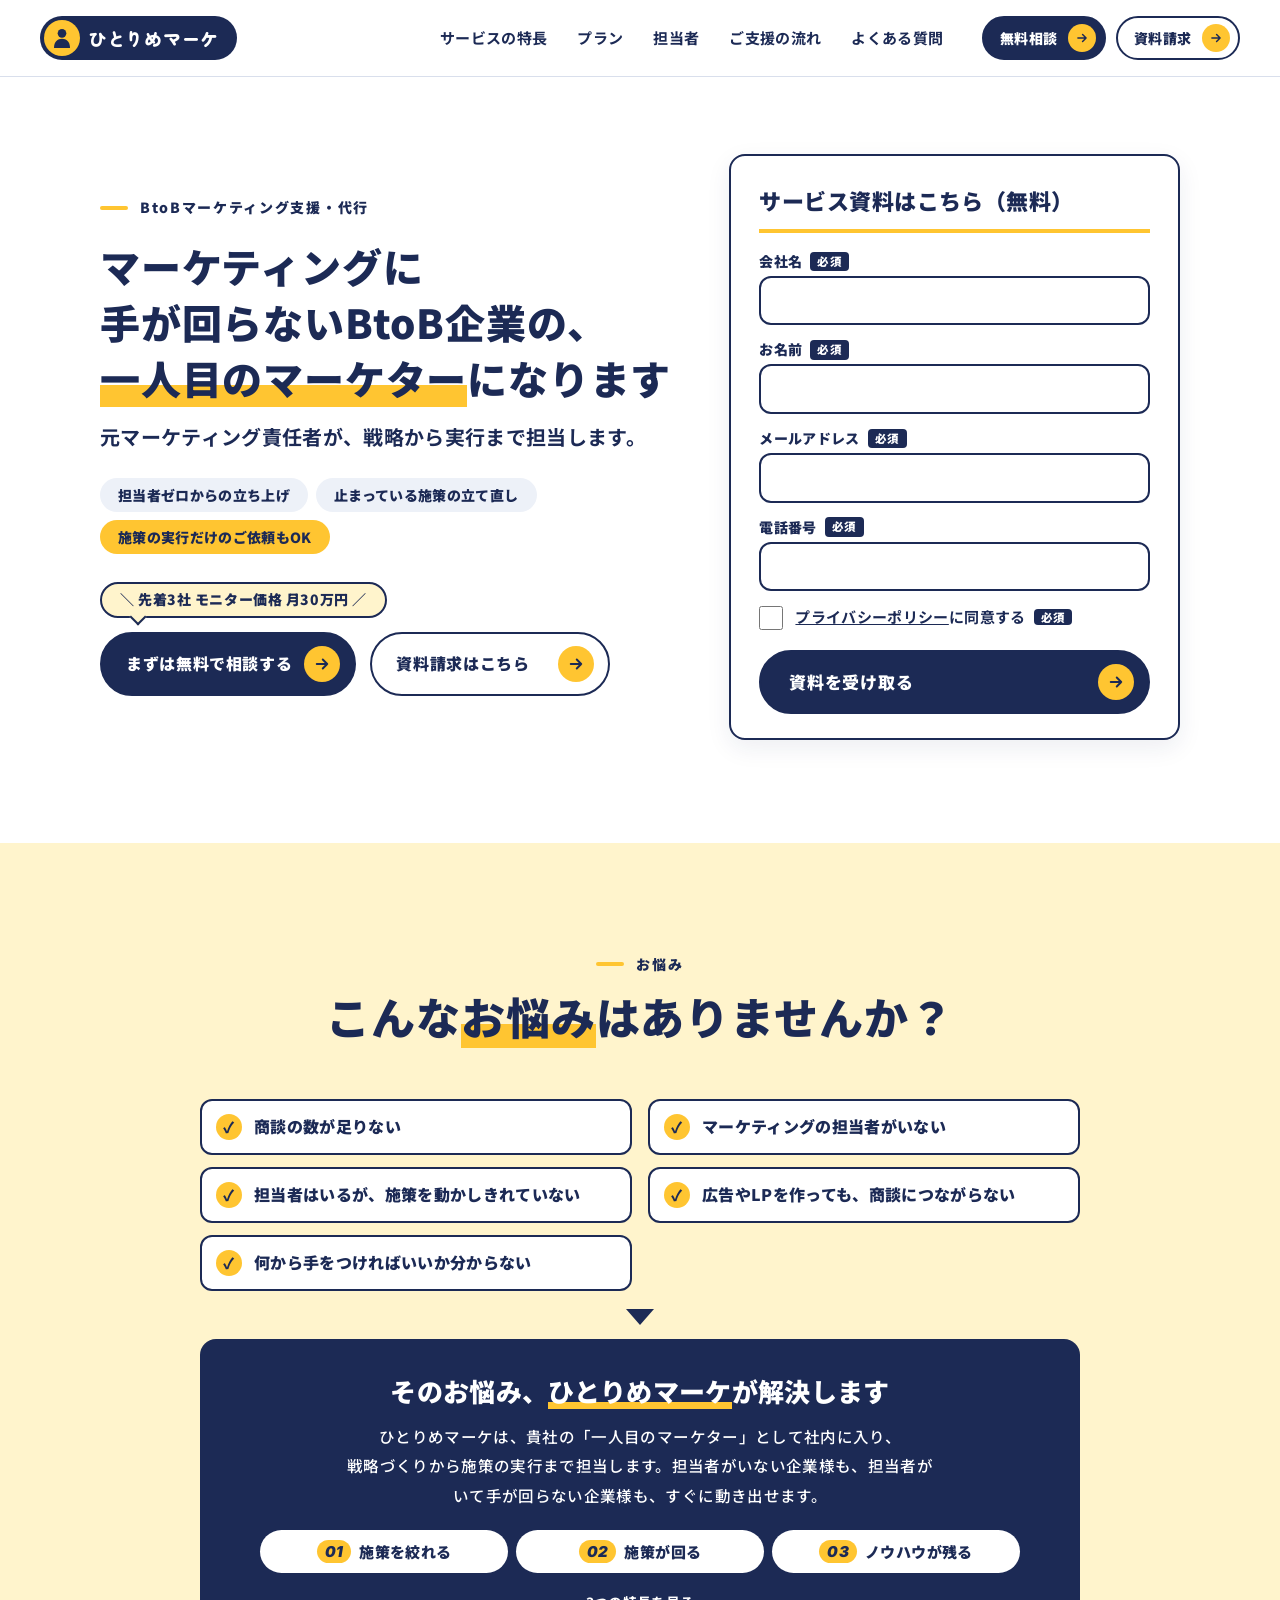
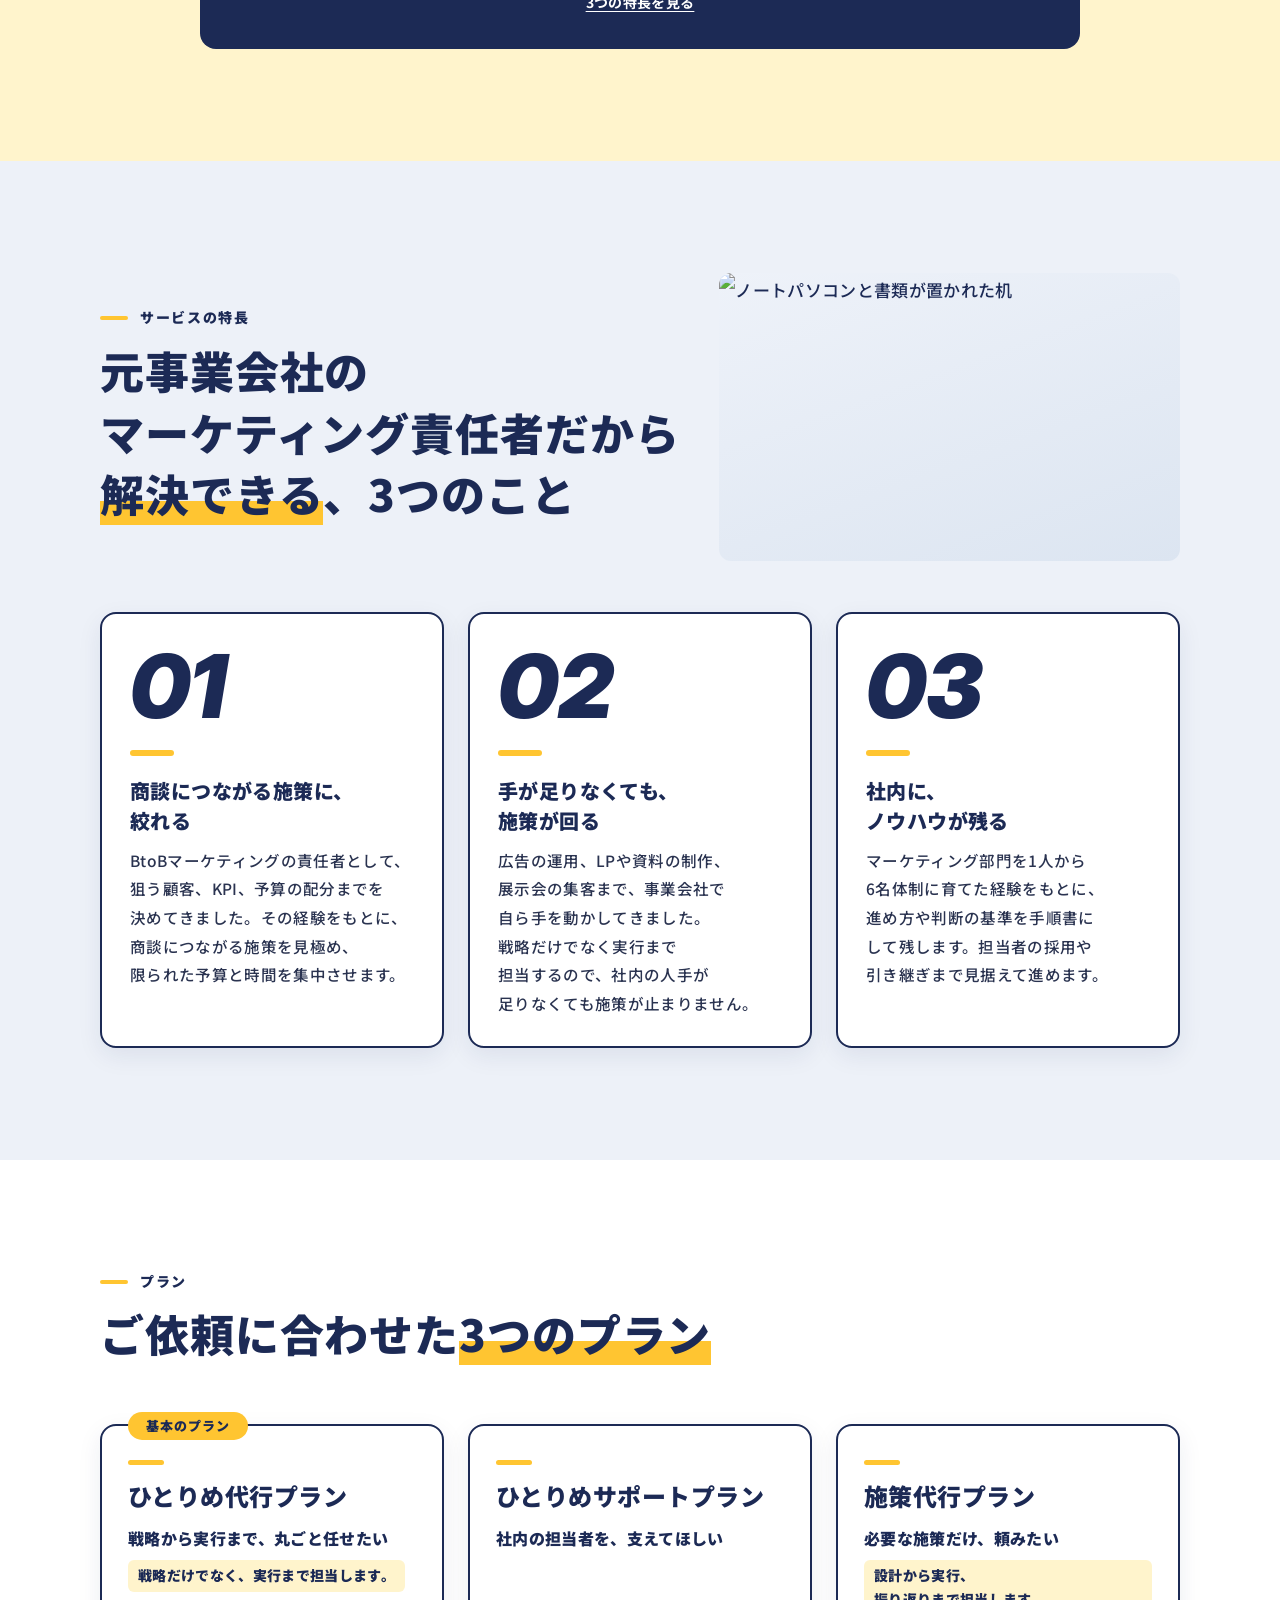
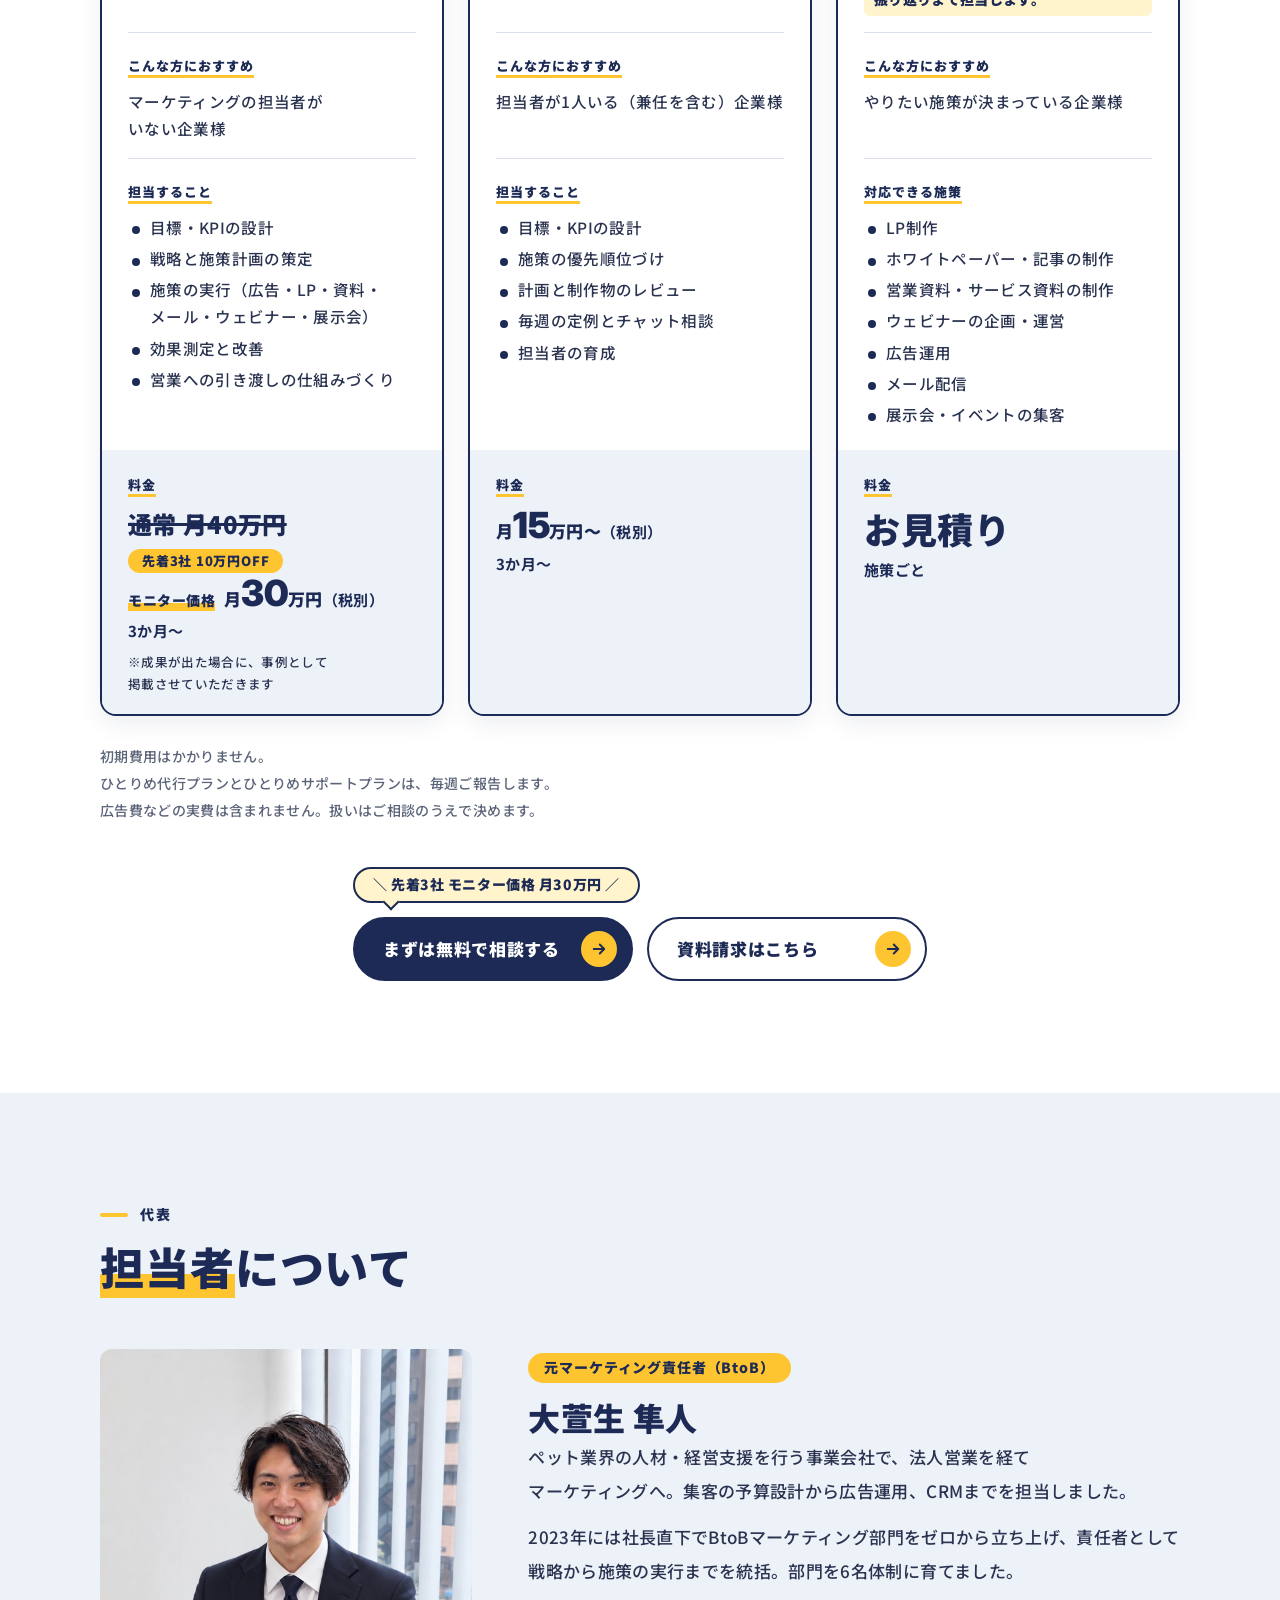
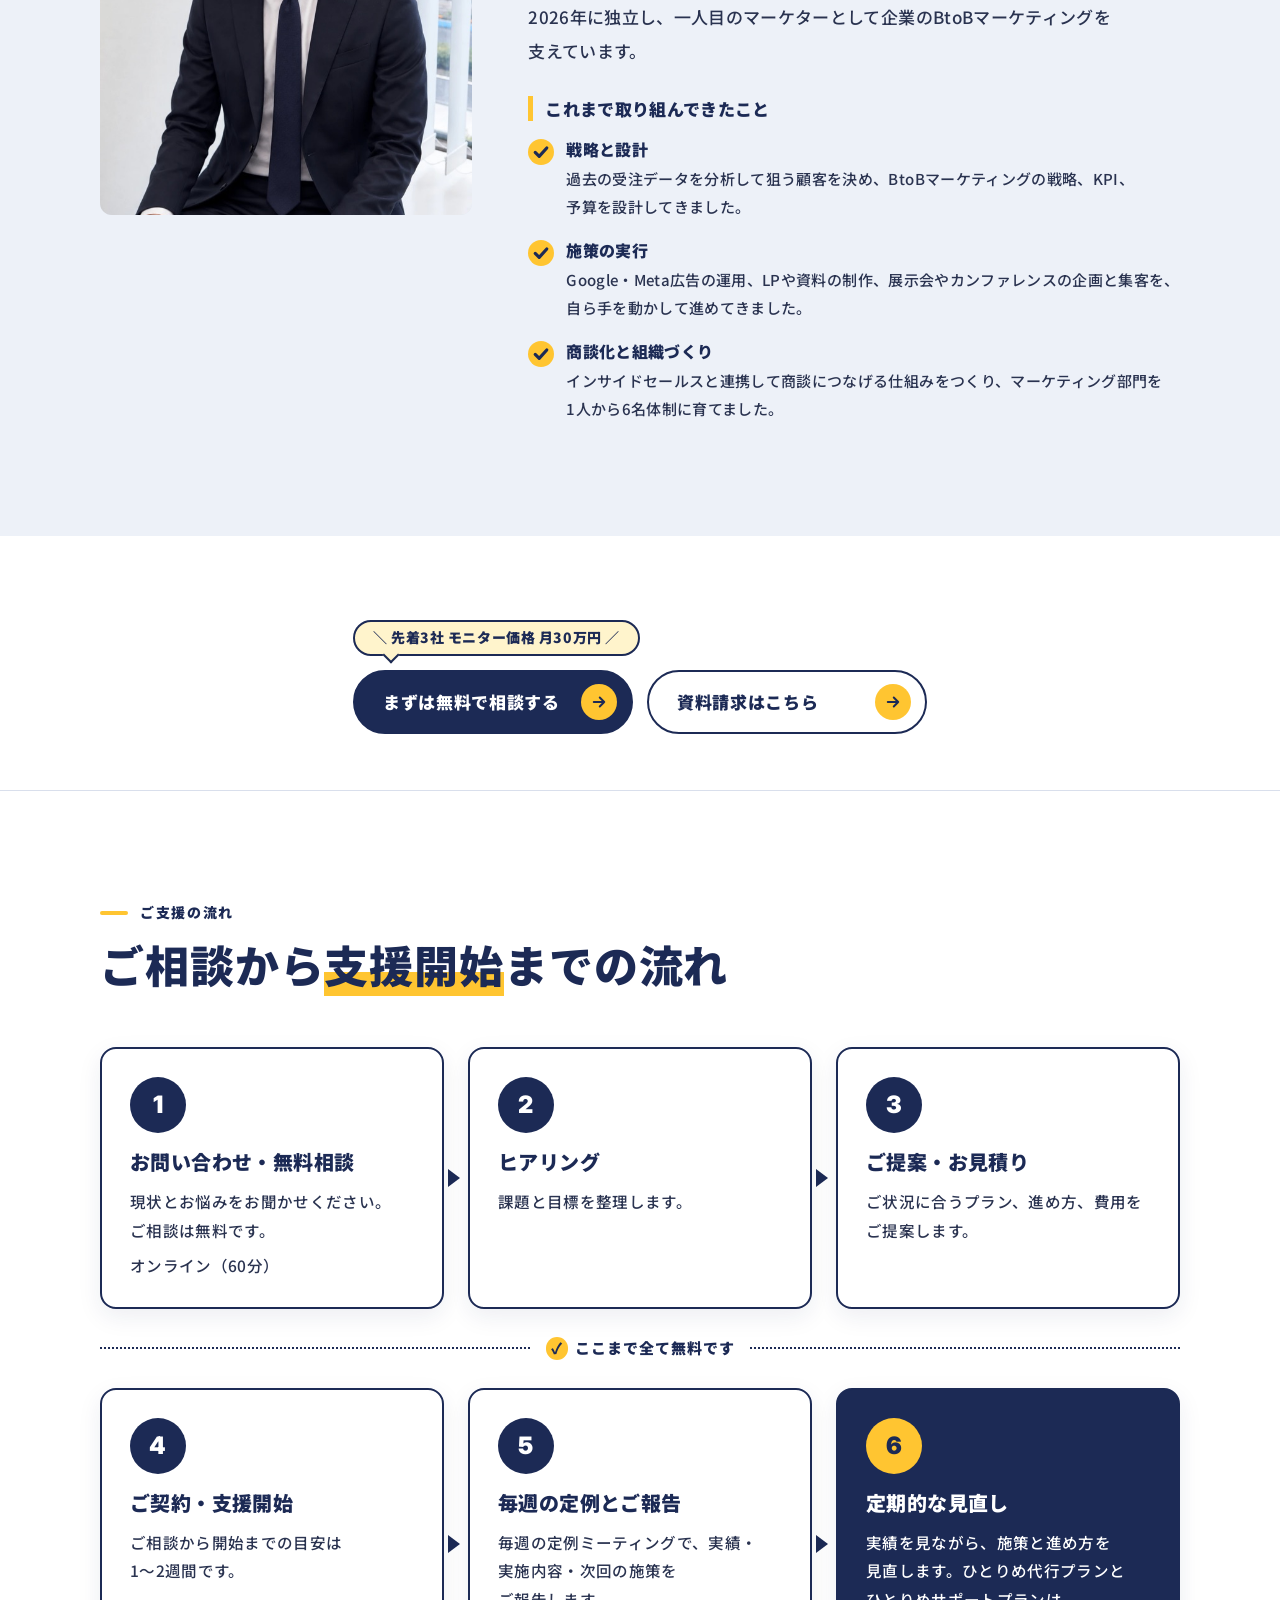
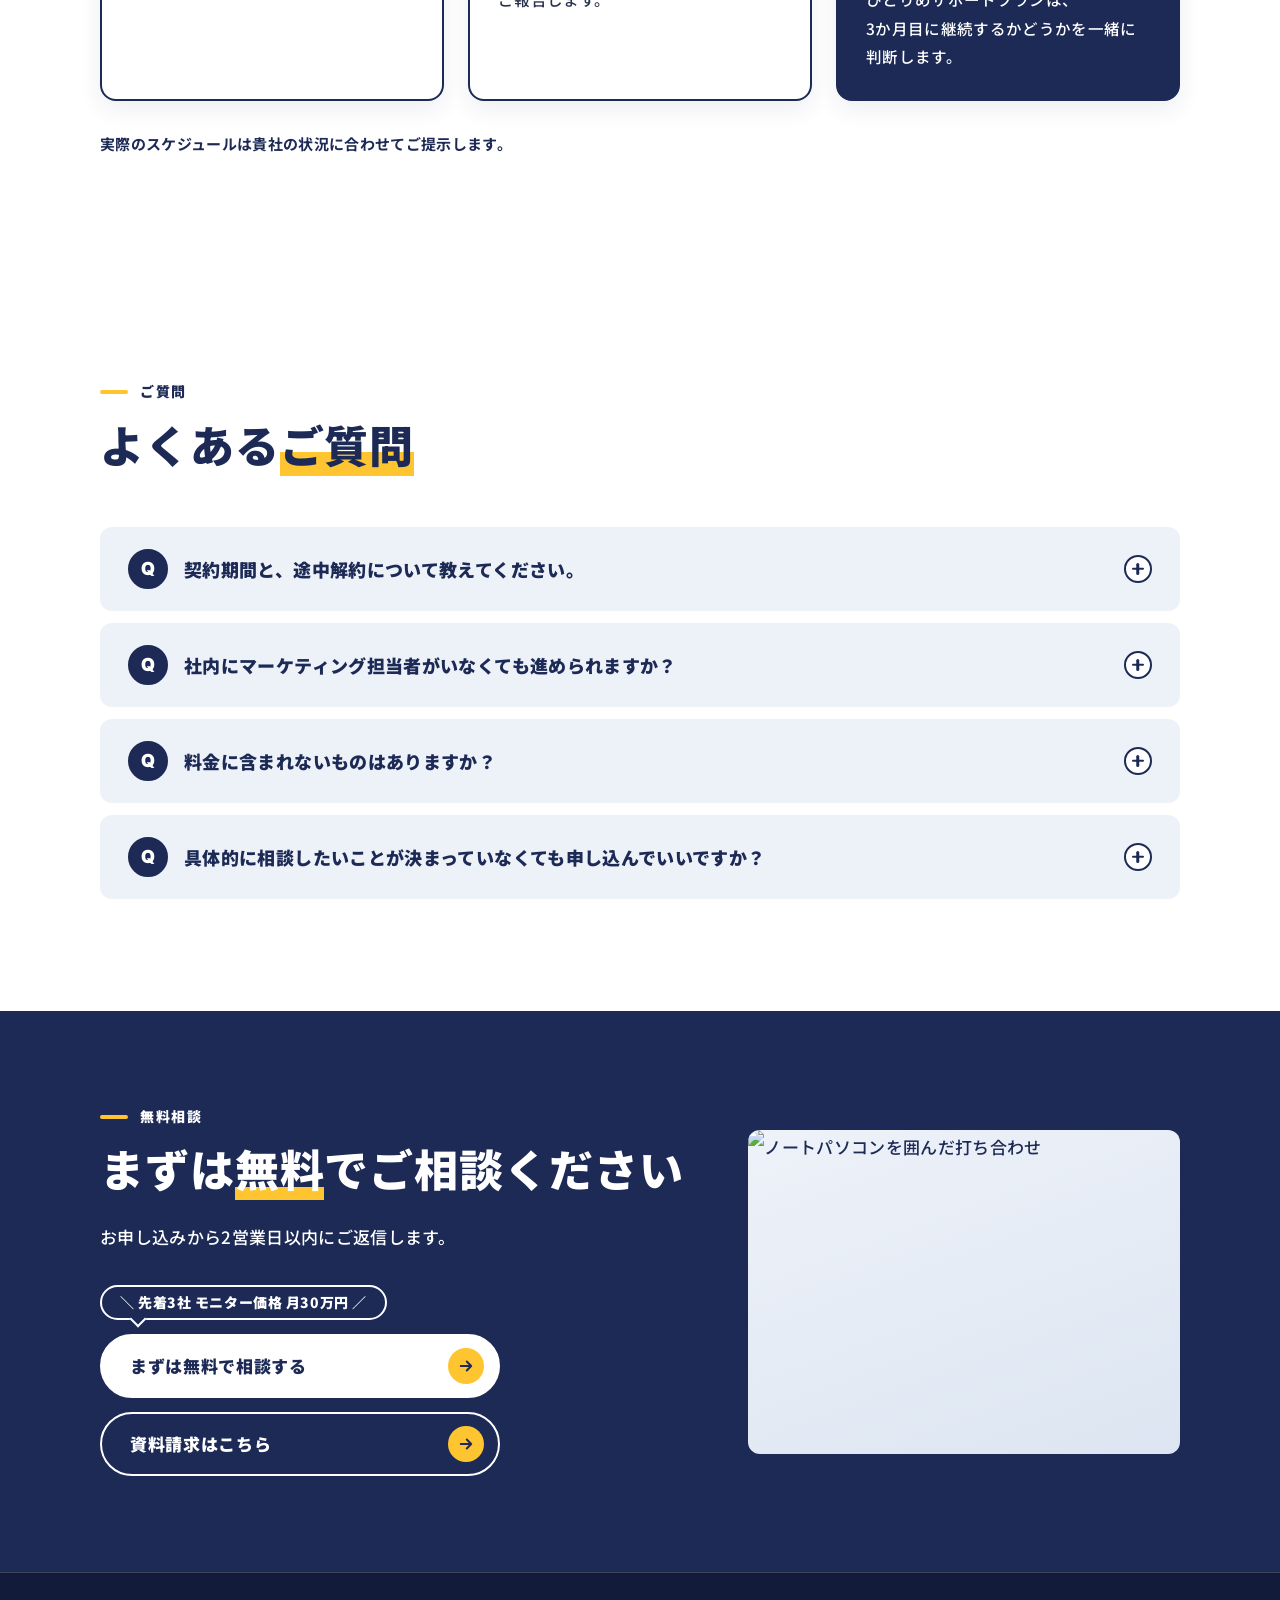
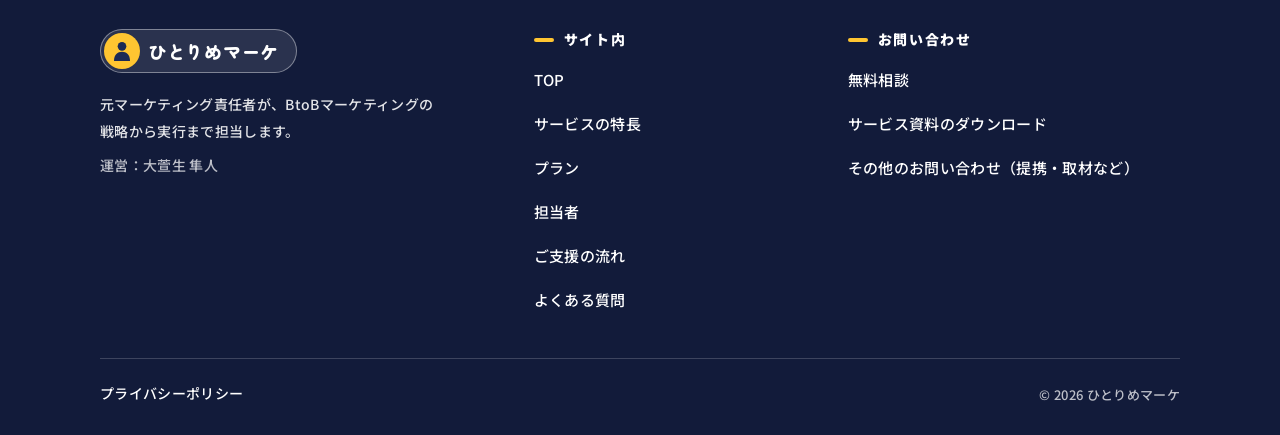
==== index.html @ edaf2967 "FV の見出しを「マーケティングに手が回らないBtoB企業の、一人目のマーケターになります」に - 見出しの下の補足（元マーケティング責任者が…）を一回り大きく - 特長の見出しを「元事業会社のマーケ" ====
<!doctype html>
<html lang="ja">
<head>
<meta charset="utf-8">
<meta name="viewport" content="width=device-width, initial-scale=1, viewport-fit=cover">
<title>ひとりめマーケ｜BtoBマーケティング支援・代行｜元マーケティング責任者が戦略から実行まで</title>
<meta name="description" content="元マーケティング責任者が、BtoBマーケティングの戦略から実行まで担当します。ひとりめ代行プラン、ひとりめサポートプラン、施策代行プランからお選びいただけます。施策の実行だけのご依頼も承ります。ご相談は無料です。">
<meta property="og:type" content="website">
<meta property="og:site_name" content="ひとりめマーケ">
<meta property="og:title" content="ひとりめマーケ｜BtoBマーケティング支援・代行｜元マーケティング責任者が戦略から実行まで">
<meta property="og:description" content="元マーケティング責任者が、BtoBマーケティングの戦略から実行まで担当します。ひとりめ代行プラン、ひとりめサポートプラン、施策代行プランからお選びいただけます。施策の実行だけのご依頼も承ります。ご相談は無料です。">
<meta property="og:locale" content="ja_JP">
<meta name="twitter:card" content="summary">
<link rel="icon" type="image/svg+xml" href="data:image/svg+xml,%3Csvg%20xmlns%3D%27http%3A//www.w3.org/2000/svg%27%20viewBox%3D%270%200%2032%2032%27%3E%3Ccircle%20cx%3D%2716%27%20cy%3D%2716%27%20r%3D%2716%27%20fill%3D%27%23FFC531%27/%3E%3Ccircle%20cx%3D%2716%27%20cy%3D%2711%27%20r%3D%275%27%20fill%3D%27%231C2A55%27/%3E%3Cpath%20d%3D%27M7%2026%20C7%2019%2011%2016.5%2016%2016.5%20C21%2016.5%2025%2019%2025%2026%20Z%27%20fill%3D%27%231C2A55%27/%3E%3C/svg%3E">
<link rel="preconnect" href="https://fonts.googleapis.com">
<link rel="preconnect" href="https://fonts.gstatic.com" crossorigin>
<link rel="preconnect" href="https://images.unsplash.com">
<link rel="stylesheet" href="https://fonts.googleapis.com/css2?family=Inter:ital,wght@0,700;0,900;1,900&amp;family=Noto+Sans+JP:wght@400;500;700;900&amp;display=swap">
<link rel="stylesheet" href="https://fonts.googleapis.com/css2?family=Zen+Maru+Gothic:wght@900&amp;text=%E3%81%B2%E3%81%A8%E3%82%8A%E3%82%81%E3%83%9E%E3%83%BC%E3%82%B1&amp;display=swap">
<link rel="stylesheet" href="css/style.css?v=96827647">
<script>(function(){var d=document.documentElement,w=window;if("IntersectionObserver" in w&&!(w.matchMedia&&w.matchMedia("(prefers-reduced-motion: reduce)").matches)){d.classList.add("js");w.__revealTimer=setTimeout(function(){d.classList.remove("js")},4000)}})();</script>
<script src="js/main.js?v=3dd80797" defer></script>
<script src="js/forms.js?v=3ba94771" defer></script>
</head>
<body>
<a class="skip-link" href="#main">本文へ移動</a>

<header class="site-header">
  <div class="container site-header__inner">
    <a class="logo" href="./">
      <span class="logo__mark"><svg class="logo__person" viewBox="0 0 30 30" aria-hidden="true"><circle cx="15" cy="8" r="6.5" fill="#1C2A55"/><path d="M3 30 C3 20 8.5 16 15 16 C21.5 16 27 20 27 30 Z" fill="#1C2A55"/></svg></span>
      <span class="logo__name">ひとりめマーケ</span>
    </a>
    <div class="site-header__right">
      <!-- ナビ（1024px以上で横に並ぶ。それ未満はロゴとCTAだけ。開閉するメニューは無い） -->
      <nav class="site-nav" aria-label="メインメニュー">
        <ul>
          <li><a href="#service">サービスの特長</a></li>
          <li><a href="#plans">プラン</a></li>
          <li><a href="#about">担当者</a></li>
          <li><a href="#flow">ご支援の流れ</a></li>
          <li><a href="#faq">よくある質問</a></li>
        </ul>
      </nav>
      <!-- 常時表示のCTA：1024px以上はナビの右に2つ、768〜1023pxはロゴの右に2つ、767px以下は小さな主ボタン（無料相談）だけ（資料請求は画面下のバー）。そのページ自身へのボタンは CSS で隠す -->
      <div class="header-cta">
        <a class="btn btn--small" href="contact.html"><span>無料相談</span><span class="btn__arrow" aria-hidden="true"><svg viewBox="0 0 24 24" aria-hidden="true" focusable="false"><path d="M5 12h14M13 6l6 6-6 6" fill="none" stroke="currentColor" stroke-width="2.6" stroke-linecap="round" stroke-linejoin="round"/></svg></span></a>
        <a class="btn btn--ghost btn--small" href="download.html"><span>資料請求</span><span class="btn__arrow" aria-hidden="true"><svg viewBox="0 0 24 24" aria-hidden="true" focusable="false"><path d="M5 12h14M13 6l6 6-6 6" fill="none" stroke="currentColor" stroke-width="2.6" stroke-linecap="round" stroke-linejoin="round"/></svg></span></a>
      </div>
    </div>
  </div>
</header>

<main id="main">

  <!-- 1. ファーストビュー（v14：左にラベル・H1・ピル3つ・主ボタン（上に吹き出し）と従ボタン、右（タブレットは下、スマホは非表示）に資料請求フォームのカード。写真は無し。従ボタンは同じページのフォーム #hero-form へ） -->
  <section class="hero" aria-labelledby="hero-title">
    <div class="container hero__grid">
      <div class="hero__text">
        <p class="sec-label">BtoBマーケティング支援・代行</p>
        <h1 id="hero-title"><span class="phrase">マーケティングに</span><span class="phrase">手が回らない</span><span class="phrase">BtoB企業の、</span><span class="phrase"><span class="mark">一人目のマーケター</span>に</span><span class="phrase">なります</span></h1>
        <p class="hero__sub">元マーケティング責任者が、戦略から実行まで担当します。</p>
        <ul class="pills">
              <li>担当者ゼロからの立ち上げ</li>
              <li>止まっている施策の立て直し</li>
              <li class="is-accent">施策の実行だけのご依頼もOK</li>
            </ul>
        <div class="cta-set">
          <p class="bubble"><span>＼ 先着3社 モニター価格 月30万円 ／</span></p>
          <div class="btn-row">
          <a class="btn" href="contact.html"><span>まずは無料で相談する</span><span class="btn__arrow" aria-hidden="true"><svg viewBox="0 0 24 24" aria-hidden="true" focusable="false"><path d="M5 12h14M13 6l6 6-6 6" fill="none" stroke="currentColor" stroke-width="2.6" stroke-linecap="round" stroke-linejoin="round"/></svg></span></a>
          <a class="btn btn--ghost" href="#hero-form"><span>資料請求はこちら</span><span class="btn__arrow" aria-hidden="true"><svg viewBox="0 0 24 24" aria-hidden="true" focusable="false"><path d="M5 12h14M13 6l6 6-6 6" fill="none" stroke="currentColor" stroke-width="2.6" stroke-linecap="round" stroke-linejoin="round"/></svg></span></a>
        </div>
        </div>
      </div>
      <div class="form-card hero-form" id="hero-form" tabindex="-1" aria-labelledby="hero-form-title">
        <h2 class="form-card__title" id="hero-form-title">サービス資料はこちら（無料）</h2>
        <form class="lead-form" data-form="download" method="post" novalidate>
          <div class="field" data-field="company">
            <label for="hf-company"><span class="field__name">会社名</span><span class="req">必須</span></label>
            <input id="hf-company" name="company" type="text" autocomplete="organization" required aria-required="true" aria-describedby="hf-company-err">
            <p class="field__err" id="hf-company-err" hidden>入力してください</p>
          </div>
          <div class="field" data-field="firstname">
            <label for="hf-firstname"><span class="field__name">お名前</span><span class="req">必須</span></label>
            <input id="hf-firstname" name="firstname" type="text" autocomplete="name" required aria-required="true" aria-describedby="hf-firstname-err">
            <p class="field__err" id="hf-firstname-err" hidden>入力してください</p>
          </div>
          <div class="field" data-field="email">
            <label for="hf-email"><span class="field__name">メールアドレス</span><span class="req">必須</span></label>
            <input id="hf-email" name="email" type="email" autocomplete="email" inputmode="email" spellcheck="false" autocapitalize="off" required aria-required="true" aria-describedby="hf-email-err">
            <p class="field__err" id="hf-email-err" hidden>入力してください</p>
          </div>
          <div class="field" data-field="phone">
            <label for="hf-phone"><span class="field__name">電話番号</span><span class="req">必須</span></label>
            <input id="hf-phone" name="phone" type="tel" autocomplete="tel" inputmode="tel" required aria-required="true" aria-describedby="hf-phone-err">
            <p class="field__err" id="hf-phone-err" hidden>入力してください</p>
          </div>
          <div class="field field--check" data-field="privacy">
            <label class="check" for="hf-privacy"><input id="hf-privacy" name="privacy" type="checkbox" required aria-required="true" aria-describedby="hf-privacy-err"><span class="check__text"><a href="privacy.html" target="_blank" rel="noopener">プライバシーポリシー</a>に同意する<span class="req">必須</span></span></label>
            <p class="field__err" id="hf-privacy-err" hidden>入力してください</p>
          </div>
          <div class="lead-form__hp" aria-hidden="true"><label for="hf-website">ウェブサイト</label><input id="hf-website" name="website" type="text" tabindex="-1" autocomplete="off"></div>
          <button class="btn btn--block" type="submit"><span>資料を受け取る</span><span class="btn__arrow" aria-hidden="true"><svg viewBox="0 0 24 24" aria-hidden="true" focusable="false"><path d="M5 12h14M13 6l6 6-6 6" fill="none" stroke="currentColor" stroke-width="2.6" stroke-linecap="round" stroke-linejoin="round"/></svg></span></button>
          <p class="lead-form__note" role="status" hidden>（設定前のため送信されません）</p>
          <div class="lead-form__fail" role="alert" hidden>
            <p>送信できませんでした。お手数ですが、次のメールアドレスへご連絡ください。</p>
            <p><a href="mailto:hayato.ogayu@gmail.com">hayato.ogayu@gmail.com</a></p>
          </div>
          <noscript><p class="lead-form__note">このフォームの送信にはJavaScriptが必要です。</p></noscript>
        </form>
        <div class="lead-form__done" role="status" tabindex="-1" hidden>
          <p>お申し込みありがとうございます。1営業日以内に、メールで資料をお送りします。</p>
        </div>
      </div>
    </div>
  </section>

  <!-- 1.5 お悩み（#problems。背景：薄い黄。チェック付きの悩み5つ → 下向きの矢印 → 答え（サービス名の意味）。この後の「3つの特長」につなぐ） -->
  <section class="section section--problems" id="problems" aria-labelledby="problems-title">
    <div class="container">
      <div class="sec-head reveal">
        <p class="sec-label">お悩み</p>
        <h2 class="sec-title" id="problems-title">こんな<span class="mark">お悩み</span>はありませんか？</h2>
      </div>
      <ul class="problem-list reveal">
        <li>商談の数が足りない</li>
        <li>マーケティングの担当者がいない</li>
        <li>担当者はいるが、施策を動かしきれていない</li>
        <li>広告やLPを作っても、商談につながらない</li>
        <li>何から手をつければいいか分からない</li>
      </ul>
      <div class="problem-answer reveal">
        <p class="problem-answer__title"><span class="phrase">そのお悩み、</span><span class="phrase"><span class="mark">ひとりめマーケ</span>が解決します</span></p>
        <p class="problem-answer__text">ひとりめマーケは、貴社の「一人目のマーケター」として社内に入り、戦略づくりから施策の実行まで担当します。担当者がいない企業様も、担当者がいて手が回らない企業様も、すぐに動き出せます。</p>
        <ul class="problem-answer__points">
          <li><span class="num">01</span>施策を絞れる</li>
          <li><span class="num">02</span>施策が回る</li>
          <li><span class="num">03</span>ノウハウが残る</li>
        </ul>
        <p class="problem-answer__more"><a href="#service">3つの特長を見る</a></p>
      </div>
    </div>
  </section>

  <!-- 2. サービスの特長（#service。背景：薄い青灰。見出しの横（PC）／下（スマホ）に写真1枚（16:10）、特長3つ） -->
  <section class="section section--alt" id="service" aria-labelledby="service-title">
    <div class="container">
      <div class="svc-intro">
        <div class="sec-head reveal">
        <p class="sec-label">サービスの特長</p>
        <h2 class="sec-title" id="service-title"><span class="phrase">元事業会社の</span><span class="phrase">マーケティング責任者だから</span><span class="phrase"><span class="mark">解決できる</span>、</span><span class="phrase">3つのこと</span></h2>
      </div>
        <figure class="ph-fig reveal">
        <div class="ph ph--img ph--svc" style="--ar:16/10">
          <!-- 写真：Unsplash（無料ライセンス、帰属表示は不要）。出典 https://unsplash.com/photos/3q4V539j_bw -->
          <img src="https://images.unsplash.com/photo-1631557777232-a2632ae3c67d?auto=format&amp;fit=crop&amp;w=1200&amp;q=75" srcset="https://images.unsplash.com/photo-1631557777232-a2632ae3c67d?auto=format&amp;fit=crop&amp;w=600&amp;q=75 600w, https://images.unsplash.com/photo-1631557777232-a2632ae3c67d?auto=format&amp;fit=crop&amp;w=1200&amp;q=75 1200w" sizes="(min-width: 1120px) 512px, (min-width: 960px) calc((100vw - 96px) * 0.5), calc((100vw - 40px) * 1.11)" alt="ノートパソコンと書類が置かれた机" width="1200" height="675" loading="lazy" decoding="async">
        </div>
      </figure>
      </div>
      <ol class="feat-grid reveal">
        <li class="card feat-card">
          <span class="num-xl" aria-hidden="true">01</span>
          <h3><span class="phrase">商談につながる施策に、</span><span class="phrase">絞れる</span></h3>
          <p>BtoBマーケティングの責任者として、狙う顧客、KPI、予算の配分までを決めてきました。その経験をもとに、商談につながる施策を見極め、限られた予算と時間を集中させます。</p>
        </li>
        <li class="card feat-card">
          <span class="num-xl" aria-hidden="true">02</span>
          <h3><span class="phrase">手が足りなくても、</span><span class="phrase">施策が回る</span></h3>
          <p>広告の運用、LPや資料の制作、展示会の集客まで、事業会社で自ら手を動かしてきました。戦略だけでなく実行まで担当するので、社内の人手が足りなくても施策が止まりません。</p>
        </li>
        <li class="card feat-card">
          <span class="num-xl" aria-hidden="true">03</span>
          <h3><span class="phrase">社内に、</span><span class="phrase">ノウハウが残る</span></h3>
          <p>マーケティング部門を1人から6名体制に育てた経験をもとに、進め方や判断の基準を手順書にして残します。担当者の採用や引き継ぎまで見据えて進めます。</p>
        </li>
      </ol>
    </div>
  </section>

  <!-- 3. プラン（#plans。背景：白。3つの名前つきプランを PC（1024px以上）で横に3枚、それ未満は1列。カードの下に注記（1行ずつ）、その下にCTAの行を1つ） -->
  <section class="section" id="plans" aria-labelledby="plans-title">
    <div class="container">
      <div class="sec-head reveal">
        <p class="sec-label">プラン</p>
        <h2 class="sec-title" id="plans-title">ご依頼に合わせた<span class="mark">3つのプラン</span></h2>
      </div>
      <ul class="plan-grid reveal">
        <li class="card plan-card" id="plan-1">
          <span class="plan-card__tag">基本のプラン</span>
          <h3><span class="phrase">ひとりめ代行プラン</span></h3>
          <div class="plan-card__head">
            <p class="plan-card__lead">戦略から実行まで、丸ごと任せたい</p>
            <p class="plan-card__note">戦略だけでなく、実行まで担当します。</p>
          </div>
          <div class="plan-card__sec plan-card__for">
            <p class="k-label">こんな方におすすめ</p>
            <p>マーケティングの担当者がいない企業様</p>
          </div>
          <div class="plan-card__sec plan-card__does">
            <p class="k-label">担当すること</p>
            <ul class="dot-list">
              <li>目標・KPIの設計</li>
              <li>戦略と施策計画の策定</li>
              <li>施策の実行（広告・LP・資料・メール・ウェビナー・展示会）</li>
              <li>効果測定と改善</li>
              <li>営業への引き渡しの仕組みづくり</li>
            </ul>
          </div>
          <div class="plan-card__bottom">
            <div class="plan-card__sec">
              <p class="k-label">料金</p>
              <p class="plan-price plan-price--monitor"><span class="plan-price__old"><s>通常 月40万円</s></span> <span class="plan-price__off">先着3社 10万円OFF</span> <span class="plan-price__now"><span class="plan-price__k">モニター価格</span> <span class="plan-price__amt">月<span class="big">30</span>万円<span class="plan-price__tax">（税別）</span></span></span></p>
              <p class="plan-price__sub"><span class="nw">3か月</span>〜</p>
              <p class="plan-price__cond">※成果が出た場合に、事例として掲載させていただきます</p>
            </div>
          </div>
        </li>
        <li class="card plan-card" id="plan-2">
          <h3><span class="phrase">ひとりめサポートプラン</span></h3>
          <div class="plan-card__head">
            <p class="plan-card__lead">社内の担当者を、支えてほしい</p>
          </div>
          <div class="plan-card__sec plan-card__for">
            <p class="k-label">こんな方におすすめ</p>
            <p>担当者が1人いる（兼任を含む）企業様</p>
          </div>
          <div class="plan-card__sec plan-card__does">
            <p class="k-label">担当すること</p>
            <ul class="dot-list">
              <li>目標・KPIの設計</li>
              <li>施策の優先順位づけ</li>
              <li>計画と制作物のレビュー</li>
              <li>毎週の定例とチャット相談</li>
              <li>担当者の育成</li>
            </ul>
          </div>
          <div class="plan-card__bottom">
            <div class="plan-card__sec">
              <p class="k-label">料金</p>
              <p class="plan-price"><span class="plan-price__amt">月<span class="big">15</span>万円〜<span class="plan-price__tax">（税別）</span></span></p>
              <p class="plan-price__sub"><span class="nw">3か月</span>〜</p>
            </div>
          </div>
        </li>
        <li class="card plan-card" id="plan-3">
          <h3><span class="phrase">施策代行プラン</span></h3>
          <div class="plan-card__head">
            <p class="plan-card__lead">必要な施策だけ、頼みたい</p>
            <p class="plan-card__note">設計から実行、振り返りまで担当します。</p>
          </div>
          <div class="plan-card__sec plan-card__for">
            <p class="k-label">こんな方におすすめ</p>
            <p>やりたい施策が決まっている企業様</p>
          </div>
          <div class="plan-card__sec plan-card__does">
            <p class="k-label">対応できる施策</p>
            <ul class="dot-list">
              <li>LP制作</li>
              <li>ホワイトペーパー・記事の制作</li>
              <li>営業資料・サービス資料の制作</li>
              <li>ウェビナーの企画・運営</li>
              <li>広告運用</li>
              <li>メール配信</li>
              <li>展示会・イベントの集客</li>
            </ul>
          </div>
          <div class="plan-card__bottom">
            <div class="plan-card__sec">
              <p class="k-label">料金</p>
              <p class="plan-price"><span class="plan-price__amt plan-price__amt--quote">お見積り</span></p>
              <p class="plan-price__sub">施策ごと</p>
            </div>
          </div>
        </li>
      </ul>
      <ul class="plan-notes reveal">
        <li>初期費用はかかりません。</li>
        <li>ひとりめ代行プランとひとりめサポートプランは、毎週ご報告します。</li>
        <li>広告費などの実費は含まれません。扱いはご相談のうえで決めます。</li>
      </ul>
      <div class="plans-cta">
        <div class="cta-set cta-set--center">
          <p class="bubble"><span>＼ 先着3社 モニター価格 月30万円 ／</span></p>
          <div class="btn-row">
          <a class="btn" href="contact.html"><span>まずは無料で相談する</span><span class="btn__arrow" aria-hidden="true"><svg viewBox="0 0 24 24" aria-hidden="true" focusable="false"><path d="M5 12h14M13 6l6 6-6 6" fill="none" stroke="currentColor" stroke-width="2.6" stroke-linecap="round" stroke-linejoin="round"/></svg></span></a>
          <a class="btn btn--ghost" href="download.html"><span>資料請求はこちら</span><span class="btn__arrow" aria-hidden="true"><svg viewBox="0 0 24 24" aria-hidden="true" focusable="false"><path d="M5 12h14M13 6l6 6-6 6" fill="none" stroke="currentColor" stroke-width="2.6" stroke-linecap="round" stroke-linejoin="round"/></svg></span></a>
        </div>
        </div>
      </div>
    </div>
  </section>

  <!-- 4. 担当者（背景：薄い青灰。左に写真、右に 肩書きのタグ・氏名・本文・これまで取り組んできたこと・経歴の流れ・ボタン） -->
  <section class="section section--alt" id="about" aria-labelledby="about-title">
    <div class="container">
      <div class="sec-head reveal">
        <p class="sec-label">代表</p>
        <h2 class="sec-title" id="about-title"><span class="mark">担当者</span>について</h2>
      </div>
      <div class="about">
        <div class="about__photo reveal">
          <figure class="ph-fig">
        <div class="ph ph--img ph--portrait ph--about">
          <img src="img/profile.webp" srcset="img/profile-600.jpg 600w, img/profile.webp 1086w" sizes="(min-width: 960px) 400px, calc(100vw - 40px)" alt="大萱生 隼人の写真" width="1086" height="1448" loading="lazy" decoding="async">
        </div>
      </figure>
        </div>
        <div class="about__body reveal">
          <p class="role-tag"><span>元マーケティング責任者（BtoB）</span></p>
          <p class="about__name">大萱生 隼人</p>
          <div class="about__career">
          <p class="about__text">ペット業界の人材・経営支援を行う事業会社で、法人営業を経てマーケティングへ。集客の予算設計から広告運用、CRMまでを担当しました。</p>
          <p class="about__text">2023年には社長直下でBtoBマーケティング部門をゼロから立ち上げ、責任者として戦略から施策の実行までを統括。部門を6名体制に育てました。</p>
          <p class="about__text">2026年に独立し、一人目のマーケターとして企業のBtoBマーケティングを支えています。</p>
          </div>
          <h3 class="works-title">これまで取り組んできたこと</h3>
          <ul class="check-list">
          <li><strong>戦略と設計</strong><span>過去の受注データを分析して狙う顧客を決め、BtoBマーケティングの戦略、KPI、予算を設計してきました。</span></li>
          <li><strong>施策の実行</strong><span>Google・Meta広告の運用、LPや資料の制作、展示会やカンファレンスの企画と集客を、自ら手を動かして進めてきました。</span></li>
          <li><strong>商談化と組織づくり</strong><span>インサイドセールスと連携して商談につなげる仕組みをつくり、マーケティング部門を1人から6名体制に育てました。</span></li>
        </ul>
        </div>
      </div>
    </div>
  </section>

  <section class="cta-row" aria-label="無料相談と資料請求">
    <div class="container">
      <div class="cta-set cta-set--center">
          <p class="bubble"><span>＼ 先着3社 モニター価格 月30万円 ／</span></p>
          <div class="btn-row">
          <a class="btn" href="contact.html"><span>まずは無料で相談する</span><span class="btn__arrow" aria-hidden="true"><svg viewBox="0 0 24 24" aria-hidden="true" focusable="false"><path d="M5 12h14M13 6l6 6-6 6" fill="none" stroke="currentColor" stroke-width="2.6" stroke-linecap="round" stroke-linejoin="round"/></svg></span></a>
          <a class="btn btn--ghost" href="download.html"><span>資料請求はこちら</span><span class="btn__arrow" aria-hidden="true"><svg viewBox="0 0 24 24" aria-hidden="true" focusable="false"><path d="M5 12h14M13 6l6 6-6 6" fill="none" stroke="currentColor" stroke-width="2.6" stroke-linecap="round" stroke-linejoin="round"/></svg></span></a>
        </div>
        </div>
    </div>
  </section>

  <!-- 5. ご支援の流れ（#flow。背景：白。全プラン共通の6ステップ。最後のステップだけ紺に反転。v12 のまま） -->
  <section class="section" id="flow" aria-labelledby="flow-title">
    <div class="container">
      <div class="sec-head reveal">
        <p class="sec-label">ご支援の流れ</p>
        <h2 class="sec-title" id="flow-title">ご相談から<span class="mark">支援開始</span>までの流れ</h2>
      </div>
      <ol class="step-grid reveal">
        <li class="card step">
          <span class="num-badge" aria-hidden="true">1</span>
          <h3>お問い合わせ・無料相談</h3>
          <p>現状とお悩みをお聞かせください。ご相談は無料です。<span class="step__meta">オンライン（60分）</span></p>
        </li>
        <li class="card step">
          <span class="num-badge" aria-hidden="true">2</span>
          <h3>ヒアリング</h3>
          <p>課題と目標を整理します。</p>
        </li>
        <li class="card step">
          <span class="num-badge" aria-hidden="true">3</span>
          <h3>ご提案・お見積り</h3>
          <p>ご状況に合うプラン、進め方、費用をご提案します。</p>
        </li>
        <li class="step-free"><span>ここまで全て無料です</span></li>
        <li class="card step">
          <span class="num-badge" aria-hidden="true">4</span>
          <h3>ご契約・支援開始</h3>
          <p>ご相談から開始までの目安は1〜2週間です。</p>
        </li>
        <li class="card step">
          <span class="num-badge" aria-hidden="true">5</span>
          <h3>毎週の定例とご報告</h3>
          <p>毎週の定例ミーティングで、実績・実施内容・次回の施策をご報告します。</p>
        </li>
        <li class="card step step--goal">
          <span class="num-badge" aria-hidden="true">6</span>
          <h3>定期的な見直し</h3>
          <p>実績を見ながら、施策と進め方を見直します。ひとりめ代行プランとひとりめサポートプランは、<span class="nw">3か月</span>目に継続するかどうかを一緒に判断します。</p>
        </li>
      </ol>
      <p class="step-note reveal">実際のスケジュールは貴社の状況に合わせてご提示します。</p>
    </div>
  </section>

  <!-- 6. よくあるご質問（#faq。背景：白。4問。details/summary のアコーディオン。最初は全部閉じる。Q/A の丸バッジ、右端に＋／−） -->
  <section class="section" id="faq" aria-labelledby="faq-title">
    <div class="container">
      <div class="sec-head reveal">
        <p class="sec-label">ご質問</p>
        <h2 class="sec-title" id="faq-title">よくある<span class="mark">ご質問</span></h2>
      </div>
      <div class="qa-list reveal">
        <details class="qa">
          <summary class="qa__q"><span class="qa__badge" aria-hidden="true">Q</span><h3><span class="phrase">契約期間と、</span><span class="phrase">途中解約について</span><span class="phrase">教えてください。</span></h3><span class="qa__icon" aria-hidden="true"></span></summary>
          <div class="qa__a"><span class="qa__badge qa__badge--a" aria-hidden="true">A</span><p>ひとりめ代行プランとひとりめサポートプランは、最初の<span class="nw">3か月</span>を最低期間とし、<span class="nw">4か月</span>目以降は<span class="nw">1か月</span>ごとに更新できます。最初の<span class="nw">3か月</span>の途中での解約は、原則としてお受けしていません。施策代行プランは、施策ごとのご契約です。</p></div>
        </details>
        <details class="qa">
          <summary class="qa__q"><span class="qa__badge" aria-hidden="true">Q</span><h3><span class="phrase">社内に</span><span class="phrase">マーケティング担当者が</span><span class="phrase">いなくても</span><span class="phrase">進められますか？</span></h3><span class="qa__icon" aria-hidden="true"></span></summary>
          <div class="qa__a"><span class="qa__badge qa__badge--a" aria-hidden="true">A</span><p>はい。担当者がいない状態からでも始められます。</p></div>
        </details>
        <details class="qa">
          <summary class="qa__q"><span class="qa__badge" aria-hidden="true">Q</span><h3><span class="phrase">料金に含まれない</span><span class="phrase">ものはありますか？</span></h3><span class="qa__icon" aria-hidden="true"></span></summary>
          <div class="qa__a"><span class="qa__badge qa__badge--a" aria-hidden="true">A</span><p>広告費やツール代などの実費は含まれません。扱いはご相談のうえで決めます。</p></div>
        </details>
        <details class="qa">
          <summary class="qa__q"><span class="qa__badge" aria-hidden="true">Q</span><h3><span class="phrase">具体的に</span><span class="phrase">相談したいことが</span><span class="phrase">決まっていなくても</span><span class="phrase">申し込んでいいですか？</span></h3><span class="qa__icon" aria-hidden="true"></span></summary>
          <div class="qa__a"><span class="qa__badge qa__badge--a" aria-hidden="true">A</span><p>はい。現状をお聞きしながら一緒に整理します。</p></div>
        </details>
      </div>
    </div>
  </section>

  <!-- 7. 最後のCTA（紺の全幅帯。右に写真（Unsplash））。主ボタンの上に吹き出しのマイクロコピー（白文字） -->
  <section class="cta-band" aria-labelledby="cta-title">
    <div class="container cta-band__grid">
      <div class="reveal">
        <p class="sec-label">無料相談</p>
        <h2 class="sec-title" id="cta-title">まずは<span class="mark">無料</span>でご相談ください</h2>
        <p class="sec-lead">お申し込みから2営業日以内にご返信します。</p>
        <div class="cta-set cta-set--band">
          <p class="bubble"><span>＼ 先着3社 モニター価格 月30万円 ／</span></p>
          <div class="btn-row">
          <a class="btn" href="contact.html"><span>まずは無料で相談する</span><span class="btn__arrow" aria-hidden="true"><svg viewBox="0 0 24 24" aria-hidden="true" focusable="false"><path d="M5 12h14M13 6l6 6-6 6" fill="none" stroke="currentColor" stroke-width="2.6" stroke-linecap="round" stroke-linejoin="round"/></svg></span></a>
          <a class="btn btn--ghost" href="download.html"><span>資料請求はこちら</span><span class="btn__arrow" aria-hidden="true"><svg viewBox="0 0 24 24" aria-hidden="true" focusable="false"><path d="M5 12h14M13 6l6 6-6 6" fill="none" stroke="currentColor" stroke-width="2.6" stroke-linecap="round" stroke-linejoin="round"/></svg></span></a>
        </div>
        </div>
      </div>
      <figure class="ph-fig reveal">
        <div class="ph ph--img " style="--ar:4/3">
          <!-- 写真：Unsplash（無料ライセンス、帰属表示は不要）。出典 https://unsplash.com/photos/MnPWB-ybjHQ -->
          <img src="https://images.unsplash.com/photo-1688380692117-63178554d76d?auto=format&amp;fit=crop&amp;w=1200&amp;q=75" srcset="https://images.unsplash.com/photo-1688380692117-63178554d76d?auto=format&amp;fit=crop&amp;w=600&amp;q=75 600w, https://images.unsplash.com/photo-1688380692117-63178554d76d?auto=format&amp;fit=crop&amp;w=1200&amp;q=75 1200w" sizes="(min-width: 1120px) 486px, (min-width: 900px) calc((100vw - 104px) * 0.478), calc((100vw - 40px) * 1.125)" alt="ノートパソコンを囲んだ打ち合わせ" width="1200" height="800" loading="lazy" decoding="async">
        </div>
      </figure>
    </div>
  </section>

</main>

<footer class="site-footer">
  <div class="container">
    <div class="footer__grid">
      <div class="footer__brand">
        <a class="logo logo--footer" href="./">
      <span class="logo__mark"><svg class="logo__person" viewBox="0 0 30 30" aria-hidden="true"><circle cx="15" cy="8" r="6.5" fill="#1C2A55"/><path d="M3 30 C3 20 8.5 16 15 16 C21.5 16 27 20 27 30 Z" fill="#1C2A55"/></svg></span>
      <span class="logo__name">ひとりめマーケ</span>
    </a>
        <p class="footer__desc">元マーケティング責任者が、BtoBマーケティングの戦略から実行まで担当します。</p>
        <p class="footer__op">運営：大萱生 隼人</p>
      </div>
      <nav class="footer__col" aria-labelledby="footer-site">
        <h2 class="footer__h" id="footer-site">サイト内</h2>
        <ul>
          <li><a href="./">TOP</a></li>
          <li><a href="#service">サービスの特長</a></li>
          <li><a href="#plans">プラン</a></li>
          <li><a href="#about">担当者</a></li>
          <li><a href="#flow">ご支援の流れ</a></li>
          <li><a href="#faq">よくある質問</a></li>
        </ul>
      </nav>
      <div class="footer__col" role="group" aria-labelledby="footer-contact">
        <h2 class="footer__h" id="footer-contact">お問い合わせ</h2>
        <ul>
          <li><a href="contact.html">無料相談</a></li>
          <li><a href="download.html">サービス資料のダウンロード</a></li>
          <li><a href="contact.html#other">その他のお問い合わせ（提携・取材など）</a></li>
        </ul>
      </div>
    </div>
    <div class="footer__bottom">
      <a href="privacy.html">プライバシーポリシー</a>
      <p class="copyright"><small>&copy; 2026 ひとりめマーケ</small></p>
    </div>
  </div>
</footer>

<!-- スマホ（768px未満）：画面下に追従する2つのCTA。主（無料相談）が左、従（資料請求）が右。index では FV・プランのCTA・途中のCTA・最後の紺の帯のボタンが見えている間は隠れる（main.js） -->
<div class="cta-bar" role="group" aria-label="無料相談と資料請求">
  <a class="btn" href="contact.html"><span>無料相談（60分）</span><span class="btn__arrow" aria-hidden="true"><svg viewBox="0 0 24 24" aria-hidden="true" focusable="false"><path d="M5 12h14M13 6l6 6-6 6" fill="none" stroke="currentColor" stroke-width="2.6" stroke-linecap="round" stroke-linejoin="round"/></svg></span></a>
  <a class="btn btn--ghost" href="download.html"><span>資料請求</span><span class="btn__arrow" aria-hidden="true"><svg viewBox="0 0 24 24" aria-hidden="true" focusable="false"><path d="M5 12h14M13 6l6 6-6 6" fill="none" stroke="currentColor" stroke-width="2.6" stroke-linecap="round" stroke-linejoin="round"/></svg></span></a>
</div>
</body>
</html>
---- css/style.css ----
/* ==========================================================
   v14 : brief_v14.md。FV の写真（.ph--hero）をやめ、左に要点カード（.key-facts）・右に資料請求フォームのカード（.form-card）を置く。自前のフォーム（.lead-form／.field／.check）、代行プランの割引感のある料金（.plan-price__old／__off）、スポットプランの「お見積り」（.plan-price__amt--quote）、
   強みのカード（.strength-grid）、「これまで取り組んできたこと」の太字見出し＋1文を足した
   v13 : brief_v13.md（本人のフィードバック）。v12 の CSS から、開閉メニュー（.nav-toggle と、ナビの縦のドロップダウン）・「迷ったら」の枠（.plan-help）・担当者の実績の数字（.about-stats／.stat-*）・料金のセクション（.price-*／.phead*／.mon-line）・フッターの旧部品を削除し、
   ナビ5項目を横に出し分けるヘッダー（NAV_MIN は common.py と同じ幅）・プランの横3列（1024px以上。subgrid で各段と料金の下端をそろえる）・プランの注記（.plan-notes）とCTAの行（.plans-cta）・
   「これまで取り組んできたこと」のチェックリスト（.works-title／.check-list）・3列のフッター（.footer__*）を足した
   v12 : brief_v12.md（本人のフィードバック）。v11 の CSS から、FV の黄のモニター帯（.hero__monitor）・黄のタグ（.mon-tag）・紺のモニター募集の帯（.cta-row--band／.cta-row__*）・
   モニタープランのカード（.monitor）・contact の選択中表示（.plan-pick）・プランの番号とカード内ボタン・FAQ の全開表示を削除し、
   吹き出しのマイクロコピー（.bubble／.cta-set）・白地の途中のCTA（.cta-row）・プランの 2×2（名前つき3枚＋「迷ったら」）・担当者の肩書きのタグ／実績3枚／経歴の流れ・FAQ のアコーディオン（details.qa）を足した
   v11 : brief_v11.md。v10 の CSS に、料金の3列の表・プロフィールのタイムライン／実績3枚／得意領域のタグなどを足した
   v10 以前：写真（.ph--img）・サービスの特長の写真の配置（.svc-intro）・ラベル＋見出し＋マーカー、紺2pxのカード、黄の矢印のボタン、紺の帯、Q/Aバッジ、写真プレースホルダーの型
   - 見出し：小ラベル（日本語・左に黄の短い線）＋大見出し（要の1語句だけ .mark）＋短い説明
   - 大きな番号、紺2px枠のカード1種（影 0 8px 24px）、写真プレースホルダー（.ph ＋ figcaption）
   - CTAボタン：高さ60px以上・角丸999px・右端に黄の丸い矢印。紺の塗り（主）と白地に紺枠（従）の2種。DOM は「主、従」の順
   - 紺の全幅帯：最後のCTA（.cta-band）だけ。途中のCTA（担当者の後）は白地の行（.cta-row）
   - PC・タブレット（768px以上）：固定ヘッダーの右端に2つのCTA
   - スマホ（768px未満）：画面下の追従バーに2つのCTA（index は FV・途中の白の行・最後の紺の帯のボタンが見えている間は隠れる）
   ========================================================== */

:root {
  --navy: #1C2A55;
  --navy-deep: #121B3A;
  --navy-hover: #2D4082;
  --ink: #2A3350;
  --muted: #5B6478;
  --yellow: #FFC531;
  --yellow-soft: #FFF4CC;
  --bg-alt: #EDF1F8;
  --white: #FFFFFF;
  --line: #D9DFEC;
  --radius: 16px;       /* カード */
  --radius-ph: 12px;    /* 写真 */
  --shadow: 0 8px 24px rgba(28, 42, 85, 0.08);
  --gutter: 20px;
  --maxw: 1120px;
  --bar-h: 68px;        /* スマホ下部の追従バーの高さ（端末の安全領域を除く） */
  --font: "Noto Sans JP", "Hiragino Kaku Gothic ProN", "Hiragino Sans", Meiryo, sans-serif;
  --font-num: "Inter", "Noto Sans JP", sans-serif;
}

*, *::before, *::after { box-sizing: border-box; }

/* scroll-padding-top はヘッダーの実高に合わせる（スマホ 69px＝68＋罫線1px、768px以上 77px＝76＋1px） */
html { -webkit-text-size-adjust: 100%; scroll-behavior: smooth; scroll-padding-top: 69px; }
@media (min-width: 768px) { html { scroll-padding-top: 77px; } }

body {
  margin: 0;
  background: var(--white);
  color: var(--ink);
  font-family: var(--font);
  font-weight: 500;
  font-size: 16px;
  line-height: 1.95;
  letter-spacing: 0.02em;
  overflow-x: hidden;
}
@media (min-width: 768px) { body { font-size: 17px; } }
p, li, dd, dt, td, th, figcaption { text-wrap: pretty; word-break: auto-phrase; }
.nw { white-space: nowrap; }  /* 「3か月」などの期間は途中で折り返さない（build の finalize が本文に付ける） */

@media (max-width: 767px) {
  html { scroll-padding-bottom: calc(var(--bar-h) + 24px); }
  body { padding-bottom: calc(var(--bar-h) + env(safe-area-inset-bottom, 0px)); }
}

img, svg { max-width: 100%; }
p, ul, ol, h1, h2, h3, h4, figure, blockquote, dl, dd { margin: 0; }
ul, ol { padding: 0; list-style: none; }
a { color: var(--navy); }
a:hover { color: var(--navy-hover); }
strong { font-weight: 900; color: var(--navy); }
small { font-size: 0.875em; }

:focus-visible { outline: 3px solid var(--navy); outline-offset: 3px; border-radius: 4px; }
/* 紺の帯の中のフォーカスリングは白 */
.cta-band :focus-visible, .site-footer :focus-visible { outline-color: #fff; }

.skip-link {
  position: absolute; left: 12px; top: -60px; z-index: 100;
  background: var(--navy); color: #fff; padding: 10px 16px; border-radius: 999px;
}
.skip-link:focus { top: 12px; color: #fff; }

.container {
  width: 100%; max-width: var(--maxw); margin: 0 auto;
  padding-left: max(var(--gutter), env(safe-area-inset-left, 0px));
  padding-right: max(var(--gutter), env(safe-area-inset-right, 0px));
}
.container--text { max-width: 760px; }

.mt-s { margin-top: 12px; }
.mt-m { margin-top: 24px; }
.mt-l { margin-top: 40px; }
.small { font-size: 14px; color: var(--muted); line-height: 1.8; }
.note { font-size: 13px; line-height: 1.7; color: var(--muted); font-weight: 500; }

/* ---------- 要記入（公開前に差し替える箇所） ---------- */
.todo {
  background: var(--yellow-soft);
  color: var(--navy);
  border: 1px dashed var(--navy);
  border-radius: 4px;
  padding: 0 0.3em;
  font-weight: 700;
  letter-spacing: 0;
  -webkit-box-decoration-break: clone;
  box-decoration-break: clone;
}

/* ---------- 見出し：小ラベル ＋ 大見出し ＋ 短い説明（全セクション共通） ---------- */
h1, h2, h3, h4 { color: var(--navy); font-weight: 900; letter-spacing: 0.02em; }
h1, h2 { text-wrap: balance; word-break: auto-phrase; }
.phrase { display: inline-block; }

.sec-label {
  display: flex; align-items: center; gap: 12px;
  font-size: 14px; font-weight: 900; line-height: 1.4; letter-spacing: 0.12em; color: var(--navy);
}
.sec-label::before { content: ""; flex: none; width: 28px; height: 4px; background: var(--yellow); border-radius: 2px; }
.sec-title {
  margin-top: 12px;
  font-size: clamp(26px, 3.6vw, 44px); line-height: 1.4; font-weight: 900; color: var(--navy);
}
.sec-head > .sec-title:first-child { margin-top: 0; }
.sec-lead { margin-top: 20px; max-width: 38em; font-size: 16px; line-height: 1.95; font-weight: 500; color: var(--ink); }
@media (min-width: 768px) { .sec-lead { font-size: 17px; } }
/* 見出しの要の1語句だけ。黄の下線。紺の帯の中でも文字は白のまま、下線は黄 */
.mark {
  background: linear-gradient(transparent 62%, var(--yellow) 62%);
  -webkit-box-decoration-break: clone; box-decoration-break: clone;
}
.cta-band .mark { color: #fff; background: linear-gradient(transparent 80%, var(--yellow) 80%); }

.cta-band .sec-label, .cta-band .sec-title, .cta-band .sec-lead { color: #fff; }

/* ---------- ボタン（形は2種類：紺の塗り＝主、白地に紺枠＝従） ---------- */
.btn {
  display: inline-flex; align-items: center; justify-content: space-between; gap: 16px;
  min-height: 64px; padding: 0 14px 0 28px;
  background: var(--navy); color: #fff;
  border: 2px solid var(--navy); border-radius: 999px;
  font-family: inherit; font-size: 17px; font-weight: 900; line-height: 1.3; letter-spacing: 0.04em;
  text-decoration: none; cursor: pointer;
  transition: background-color .2s, color .2s, border-color .2s;
}
.btn > span:first-child { min-width: 0; overflow-wrap: anywhere; word-break: auto-phrase; text-wrap: balance; }
.btn:hover { background: var(--navy-hover); border-color: var(--navy-hover); color: #fff; }
.btn--ghost { background: #fff; color: var(--navy); }
.btn--ghost:hover { background: var(--yellow-soft); border-color: var(--navy); color: var(--navy); }
.btn__arrow {
  flex: none; width: 36px; height: 36px; border-radius: 50%;
  background: var(--yellow); color: var(--navy);
  display: grid; place-items: center;
  transition: transform .2s ease;
}
.btn__arrow svg { display: block; width: 18px; height: 18px; }
.btn:hover .btn__arrow { transform: translateX(4px); }
.btn--back .btn__arrow svg { transform: scaleX(-1); }
.btn--back:hover .btn__arrow { transform: translateX(-4px); }
.btn--back { padding: 0 28px 0 14px; flex-direction: row; }

/* 小さいボタン（ヘッダーと画面下のバー用。同じ形） */
.btn--small { min-height: 44px; padding: 0 8px 0 18px; gap: 12px; font-size: 14px; white-space: nowrap; }
.btn--small .btn__arrow { width: 28px; height: 28px; }
.btn--small .btn__arrow svg { width: 14px; height: 14px; }

/* ボタン行：DOM は「主、従」の順。縦積みでは主が上、横並びでは主が左（column-reverse は使わない） */
.btn-row { display: flex; flex-direction: column; gap: 14px; margin-top: 32px; }
.btn-row .btn { width: 100%; }
@media (min-width: 640px) {
  .btn-row { flex-direction: row; flex-wrap: wrap; }
  .btn-row .btn { width: auto; min-width: 280px; }
}
.btn-row--center { justify-content: center; }

/* 吹き出しのマイクロコピー（v12）：主ボタンのすぐ上、ボタンの左端に合わせる。紺の太字、下に小さな三角。FV・途中のCTA・最後のCTA帯の3か所だけ */
.cta-set { display: flex; flex-direction: column; align-items: flex-start; margin-top: 28px; }
.cta-set .btn-row { margin-top: 0; width: 100%; }
.bubble {
  position: relative; display: inline-block; max-width: 100%; margin: 0 0 14px; padding: 4px 18px 5px;
  background: var(--yellow-soft); border: 2px solid var(--navy); border-radius: 999px;
  color: var(--navy); font-size: 14px; font-weight: 900; line-height: 1.6; letter-spacing: 0.04em;
}
.bubble span { display: block; word-break: auto-phrase; text-wrap: balance; }
@media (max-width: 359px) { .bubble { padding: 4px 12px 5px; font-size: 12.5px; letter-spacing: 0; } .bubble::after { left: 24px; } }
.bubble::after {
  content: ""; position: absolute; left: 30px; bottom: -7px; width: 12px; height: 12px;
  background: var(--yellow-soft); border-right: 2px solid var(--navy); border-bottom: 2px solid var(--navy);
  transform: rotate(45deg);
}

/* 途中のCTA（担当者の後。白地の行：吹き出し＋ボタン2つ。下に細い罫線で次のセクションと分ける） */
.cta-row { padding: clamp(32px, 4.5vw, 56px) 0; background: var(--white); border-bottom: 1px solid var(--line); }
/* 640〜767px：2つのボタンが横に並びきらないので、幅を 440px に絞って縦に積む（吹き出しは主ボタンの左端にそろう）。768px以上は横並びで中央 */
@media (min-width: 640px) and (max-width: 767px) {
  .cta-set--center { width: min(100%, 440px); margin-left: auto; margin-right: auto; }
  .cta-set--center .btn-row { flex-direction: column; }
  .cta-set--center .btn-row .btn { width: 100%; }
}
@media (min-width: 768px) {
  .cta-set--center { width: fit-content; max-width: 100%; margin-left: auto; margin-right: auto; }
  .cta-set--center .btn-row { width: auto; justify-content: center; }
}

/* ---------- ヘッダー（v13：開閉するメニューは無い。1024px以上はロゴ・ナビ（5項目）・2つのCTAが1行、768〜1023pxはロゴと2つのCTA、767px以下はロゴと小さな主ボタン（無料相談）） ---------- */
.site-header { position: sticky; top: 0; z-index: 50; background: #fff; border-bottom: 1px solid var(--line); }
.site-header__inner { display: flex; align-items: center; justify-content: space-between; min-height: 68px; gap: 12px; }
.site-header__right { display: flex; align-items: center; gap: 12px; min-width: 0; }

/* ロゴ（v11 確定：案G「メンバーのアイコン」）。紺のピルの左に黄色の丸、その中に紺の人の形。文字は白の丸ゴシック（Zen Maru Gothic 900。ロゴの7文字だけ読み込む） */
.logo {
  display: inline-flex; align-items: center; gap: 8px; flex: none;
  min-height: 44px; padding: 4px 18px 4px 4px;
  background: var(--navy); border-radius: 999px;
  text-decoration: none; color: #fff; line-height: 1;
}
.logo__mark { flex: none; display: grid; place-items: center; width: 36px; height: 36px; border-radius: 50%; background: var(--yellow); }
.logo__person { width: 20px; height: 20px; display: block; }
.logo__name { font-family: "Zen Maru Gothic", "Noto Sans JP", sans-serif; font-weight: 900; font-size: 18px; letter-spacing: 0.04em; white-space: nowrap; }
.logo:hover { background: #24356b; }
.logo:focus-visible { outline: 3px solid var(--yellow); outline-offset: 3px; }
@media (max-width: 374px) { .logo { padding-right: 14px; } .logo__mark { width: 32px; height: 32px; } .logo__name { font-size: 16px; } }
/* 紺の地（フッター）では、ピルの背景を白の10%の透明にして、白の細い枠線で縁取る */
.logo--footer { background: rgba(255, 255, 255, 0.1); box-shadow: inset 0 0 0 1px rgba(255, 255, 255, 0.4); }
.logo--footer:hover { background: rgba(255, 255, 255, 0.18); color: #fff; }

/* ナビ（5項目）：1024px以上だけ横に並ぶ。それ未満は出さない（ロゴとCTAだけ） */
.site-nav { display: none; }
.site-nav ul { display: flex; align-items: center; gap: 2px; }
.site-nav li a {
  display: block; padding: 12px 8px; min-width: 44px; text-align: center; white-space: nowrap;
  color: var(--navy); font-size: 14px; font-weight: 700; text-decoration: none;
}
.site-nav li a:hover, .site-nav li a[aria-current="page"] { box-shadow: inset 0 -4px 0 var(--yellow); }

/* CTA：767px以下は小さな主ボタン（無料相談）だけ。資料請求は画面下のバーにある */
.header-cta { display: flex; gap: 10px; }
.header-cta .btn--ghost { display: none; }
.site-header .btn--small { padding: 0 6px 0 16px; gap: 8px; }
@media (max-width: 359px) { .site-header .btn--small { padding: 0 12px; } .site-header .btn--small .btn__arrow { display: none; } }
/* そのページ自身へのボタンは隠す（contact / download） */
.header-cta a[aria-current="page"], .cta-bar a[aria-current="page"] { display: none; }

@media (min-width: 768px) {
  .site-header__inner { min-height: 76px; }
  .site-header__right { gap: 16px; }
  .header-cta .btn--ghost { display: inline-flex; }
  .site-header .btn--small { padding: 0 8px 0 18px; gap: 12px; }
}
/* ナビを出す幅は 1024px 以上（実測：1024px で、ナビの文字を 14px・余白を詰めると、ロゴとナビの間に 50px 以上の余白が残る。縦のスクロールバー（17px）がある環境でも 30px 以上。1200px 以上は文字を 15px に戻す） */
@media (min-width: 1024px) {
  .site-header__right { gap: 16px; }
  .site-nav { display: block; }
  .site-nav ul { gap: 2px; }
  .site-nav li a { padding: 12px 6px; font-size: 14px; }
  .site-header .btn--small { padding: 0 6px 0 14px; gap: 8px; }
}
@media (min-width: 1200px) {
  .site-header__right { gap: 20px; }
  .site-nav ul { gap: 4px; }
  .site-nav li a { padding: 12px 8px; font-size: 15px; }
  .site-header .btn--small { padding: 0 8px 0 16px; gap: 10px; }
}
@media (min-width: 1280px) {
  .site-header__inner { max-width: 1240px; }
  .site-header__right { gap: 28px; }
  .site-nav ul { gap: 10px; }
  .site-nav li a { padding: 12px 10px; }
}
@media (max-width: 767px) and (max-height: 480px) {
  .site-header { position: static; }
}

/* ---------- パンくず（TOP以外のページ。ヘッダーのすぐ下） ---------- */
.breadcrumb { background: var(--bg-alt); border-bottom: 1px solid var(--line); }
.breadcrumb ol { display: flex; flex-wrap: wrap; align-items: center; padding: 0; font-size: 14px; font-weight: 700; line-height: 1.5; }
.breadcrumb li { display: flex; align-items: center; min-height: 44px; }
.breadcrumb li + li::before { content: "＞"; margin: 0 0.7em; color: var(--muted); font-weight: 400; }
.breadcrumb a {
  display: inline-flex; align-items: center; min-height: 44px; padding-inline: 8px; margin-inline: -8px; color: var(--navy);
  text-underline-offset: 4px; text-decoration-color: var(--yellow); text-decoration-thickness: 2px;
}
.breadcrumb [aria-current] { color: var(--muted); }

/* ---------- スマホ：画面下の追従CTAバー（768px未満） ---------- */
.cta-bar {
  position: fixed; left: 0; right: 0; bottom: 0; z-index: 60;
  display: flex; gap: 10px;
  padding: 10px max(var(--gutter), env(safe-area-inset-right, 0px)) 10px max(var(--gutter), env(safe-area-inset-left, 0px));
  padding-bottom: calc(10px + env(safe-area-inset-bottom, 0px));
  background: #fff;
  box-shadow: 0 -4px 16px rgba(28, 42, 85, 0.14);
  transition: transform .25s ease, visibility 0s;
}
/* index：FV のボタンが画面内に見えている間は隠す（main.js が .is-hidden を付ける。JS が無ければ常に表示） */
.cta-bar.is-hidden { transform: translateY(110%); visibility: hidden; transition: transform .25s ease, visibility 0s .25s; }
.cta-bar .btn {
  flex: 1 1 0; min-width: 0; min-height: 0; height: calc(var(--bar-h) - 20px);
  padding: 0 6px 0 14px; gap: 6px;
  font-size: 15px; letter-spacing: 0.02em; white-space: nowrap;
}
.cta-bar .btn:first-child { flex-grow: 1.45; }
@media (max-width: 359px) { .cta-bar { gap: 8px; } .cta-bar .btn { padding: 0 4px 0 10px; gap: 4px; font-size: 13.5px; letter-spacing: 0; } .cta-bar .btn .btn__arrow { width: 24px; height: 24px; } .cta-bar .btn .btn__arrow svg { width: 12px; height: 12px; } }
@media (min-width: 768px) { .cta-bar { display: none; } }

/* ---------- セクション ---------- */
.section { padding: clamp(72px, 9vw, 112px) 0; background: var(--white); }
.section--alt { background: var(--bg-alt); }
.section--small { padding: clamp(48px, 6vw, 72px) 0; }
.sec-head { margin-bottom: clamp(32px, 4vw, 56px); }

/* ---------- カード（紺の2px枠の1種類に統一） ---------- */
.card {
  background: #fff; border: 2px solid var(--navy); border-radius: var(--radius);
  padding: 28px; box-shadow: var(--shadow);
}

/* ---------- 写真プレースホルダー：箱の中は「写真アイコン＋被写体の1行」だけ。構図は箱の下の figcaption ---------- */
.ph-fig { margin: 0; min-width: 0; }
.ph {
  position: relative; overflow: hidden;
  display: flex; flex-direction: column; align-items: center; justify-content: center; gap: 12px;
  aspect-ratio: var(--ar, 16/10);
  background: linear-gradient(160deg, #EEF2F9 0%, #DCE5F1 100%);
  border-radius: var(--radius-ph);
  padding: 48px 28px 28px; text-align: center; color: var(--navy);
}
.ph--lg { border-radius: 24px; }
.ph__tag {
  position: absolute; left: 12px; top: 12px;
  background: #fff; color: var(--navy); border: 1px solid var(--navy);
  border-radius: 6px; padding: 1px 10px; font-size: 12px; font-weight: 900; line-height: 1.7; letter-spacing: 0.06em;
}
.ph__icon { flex: none; width: 40px; height: 40px; opacity: .55; }
.ph__subject { width: 100%; max-width: 26em; font-size: 14px; line-height: 1.75; font-weight: 700; color: var(--navy); }
.ph-fig > figcaption { margin-top: 10px; font-size: 13px; line-height: 1.7; font-weight: 500; color: var(--muted); }
.ph__k { display: inline-block; margin-right: 0.6em; font-weight: 900; }
@media (max-width: 767px) { .ph { padding: 44px 20px 20px; } .ph__subject { font-size: 13px; } .ph-fig > figcaption { font-size: 12px; } }

.ph--hero { --ar: 1/1; }
@media (min-width: 960px) { .ph--hero { --ar: 4/5; } }

/* 写真（Unsplash）：枠の中身が <img> のとき。枠（.ph）の比率と角丸のまま、画像を object-fit:cover で敷く。読み込み中は枠の淡い青灰が見える */
.ph.ph--img { display: block; padding: 0; text-align: left; }
.ph--img > img { display: block; width: 100%; height: 100%; object-fit: cover; }

/* サービスの特長：見出しと説明の横（960px以上）／下（959px以下）に写真1枚（16:10） */
.svc-intro { display: grid; grid-template-columns: minmax(0, 1fr); gap: 28px; margin-bottom: clamp(32px, 4vw, 56px); }
.svc-intro .sec-head { margin-bottom: 0; }
@media (min-width: 960px) { .svc-intro { grid-template-columns: minmax(0, 1.1fr) minmax(0, 0.9fr); gap: 56px; align-items: center; } }

/* ---------- ファーストビュー ---------- */
.hero { padding: clamp(40px, 6vw, 80px) 0 clamp(64px, 8vw, 104px); background: var(--white); }
.hero__grid { display: grid; grid-template-columns: minmax(0, 1fr); gap: 44px; align-items: start; }
@media (min-width: 960px) { .hero__grid { grid-template-columns: minmax(0, 1.12fr) minmax(0, 0.88fr); gap: 40px; align-items: center; } }
@media (min-width: 1200px) { .hero__grid { gap: 56px; } }
.hero h1 { margin-top: 20px; font-size: clamp(28px, 3.3vw, 40px); line-height: 1.4; font-weight: 900; }
.hero__text { min-width: 0; }
/* スマホ：1つ目の文節（元マーケティング責任者が、）が1行に収まる大きさにする（文節の途中で折り返さない）。375px で約24px、320px で約20.5px */
@media (max-width: 767px) { .hero h1 { font-size: min(28px, 6.4vw); } .hero .cta-set { margin-top: 22px; } }
.hero__lead { margin-top: 24px; max-width: 34em; font-size: 16px; line-height: 1.95; }
.hero__lead .phrase { text-wrap: balance; max-width: 100%; }
@media (min-width: 768px) { .hero__lead { font-size: 18px; } }
.hero .pills { margin-top: 24px; }  /* 肩書きのピル3つ（下の .pills と同じ型） */
/* FV のピルは「押せるボタン」と区別するため、薄い青灰の面・枠なし（v9） */
.hero .pills li { background: var(--bg-alt); border-color: transparent; }
.hero .cta-set { margin-top: 28px; }
/* 960px以上：2ボタンを横並び（従は min-width 240px まで縮めてよい） */
@media (min-width: 960px) {
  .hero .btn-row { flex-wrap: wrap; }
  .hero .btn-row .btn { flex: 0 0 auto; min-width: 240px; padding-left: 24px; gap: 12px; font-size: 16px; }
}

/* ---------- 大きな番号（プランのカード、サービスの特長で共通） ---------- */
.num-xl {
  display: block;
  font-family: var(--font-num); font-style: italic; font-weight: 900; line-height: 1;
  font-size: clamp(72px, 8vw, 104px); color: var(--navy);
  align-self: flex-start; padding-right: 0.12em;
}
/* 黄の短い線は、番号の下に余白を取って置く（重ねない） */
.num-xl::after { content: ""; display: block; width: 44px; height: 6px; margin-top: 20px; border-radius: 3px; background: var(--yellow); }

.sr-only { position: absolute; width: 1px; height: 1px; margin: -1px; padding: 0; overflow: hidden; clip: rect(0 0 0 0); white-space: nowrap; border: 0; }

/* 小さな見出し（黄の下線）：カードや表の中の「こんな会社に」「担当すること」など */
.k-label { display: inline-block; font-size: 13px; font-weight: 900; line-height: 1.5; letter-spacing: 0.08em; color: var(--navy); border-bottom: 3px solid var(--yellow); }

/* ---------- プラン（v13：ひとりめ代行／サポート／スポットの名前つき3枚。1024px以上は横に3列（各段と料金の下端をそろえる）、それ未満は1列。カードの中に相談ボタンは置かない。注記とCTAの行はカードの下） ---------- */
.plan-grid { display: grid; grid-template-columns: minmax(0, 1fr); gap: 40px 24px; padding-top: 8px; }
@media (min-width: 1024px) { .plan-grid { grid-template-columns: repeat(3, minmax(0, 1fr)); gap: 0 24px; } }
/* カード下端の帯（料金）は、余白を打ち消して端いっぱいに敷くので、カードの左右余白を変数にしておく */
.plan-card { --px: 20px; position: relative; display: flex; flex-direction: column; padding: 32px var(--px) 0; scroll-margin-top: 28px; }
@media (min-width: 600px) { .plan-card { --px: 28px; } }
@media (min-width: 768px) { .plan-card { --px: 32px; padding-top: 36px; } }
@media (min-width: 1024px) { .plan-card { --px: 22px; padding-top: 34px; } }
@media (min-width: 1200px) { .plan-card { --px: 26px; } }
/* タグ（基本のプラン）：黄地・紺文字。カードの上辺にかぶせる */
.plan-card__tag {
  position: absolute; left: var(--px); top: 0; transform: translateY(-50%);
  background: var(--yellow); color: var(--navy); border-radius: 999px; padding: 3px 18px;
  font-size: 13px; font-weight: 900; line-height: 1.7; letter-spacing: 0.08em; white-space: nowrap;
}
/* プラン名（大きく）。上に黄の短い線 */
.plan-card h3 { min-width: 0; font-size: clamp(22px, 2.3vw, 26px); line-height: 1.4; word-break: auto-phrase; text-wrap: balance; }
@media (min-width: 1024px) { .plan-card h3 { font-size: clamp(20px, 2.2vw, 24px); } }
.plan-card h3::before { content: ""; display: block; width: 36px; height: 5px; margin-bottom: 14px; border-radius: 3px; background: var(--yellow); }
/* ひとこと（何を任せるか） */
.plan-card__lead { margin-top: 12px; font-size: 16px; font-weight: 900; line-height: 1.7; color: var(--navy); word-break: auto-phrase; text-wrap: balance; }
.plan-card__sec { margin-top: 16px; padding-top: 14px; border-top: 1px solid var(--line); }
.plan-card__sec > p, .plan-card__sec > ul { margin-top: 8px; }
.plan-card__sec > .k-label { margin-top: 0; }
.plan-card__for > p:last-child { font-size: 15.5px; line-height: 1.75; font-weight: 500; }
.plan-card .dot-list { gap: 4px; }
.plan-card .dot-list li { font-size: 15.5px; line-height: 1.75; }
.plan-card__does { margin-bottom: 22px; }
/* スポットプランのコース：担当すること（3行）。他の2枚の箇条書きと同じドットで、1行目に名前と金額、2行目に範囲 */
.plan-card .course-list { gap: 6px; }
.course-list li { font-size: 15.5px; line-height: 1.7; }
.course-list__name { font-weight: 900; color: var(--navy); }
.course-list b { margin-left: 0.2em; font-size: 16px; font-weight: 900; color: var(--navy); }
.course-list__scope { display: block; font-size: 13px; line-height: 1.6; color: var(--ink); }
@media (min-width: 600px) and (max-width: 1023px) { .course-list__scope { display: inline; margin-left: 0.4em; } }
/* 下端：料金と期間。薄い青灰の帯をカードの端いっぱいに敷き、下端をそろえる */
.plan-card__bottom {
  margin: auto calc(var(--px) * -1) 0; padding: 16px var(--px) 20px;
  background: var(--bg-alt); border-radius: 0 0 calc(var(--radius) - 2px) calc(var(--radius) - 2px);
}
.plan-card__bottom > .plan-card__sec { margin-top: 0; padding-top: 0; border-top: 0; }
.plan-price { font-size: 17px; font-weight: 900; line-height: 1.5; color: var(--navy); }
.plan-price__amt { display: inline-block; }
.plan-price__tax { font-size: 15px; font-weight: 700; }
.plan-price .big { font-family: var(--font-num); font-size: 36px; line-height: 1; letter-spacing: -0.02em; }
/* 代行プラン：通常価格は取り消し線で小さく、その下に大きくモニター価格。黄はマーカーだけ（面を作らない） */
.plan-price__old { display: block; font-size: 24px; font-weight: 900; line-height: 1.4; color: var(--navy); }
.plan-price__old s { text-decoration-line: line-through; text-decoration-color: var(--navy); text-decoration-thickness: 3px; }
/* 黄の小さなタグ（先着3社 10万円OFF） */
.plan-price__off { display: inline-block; margin-top: 8px; background: var(--yellow); color: var(--navy); border-radius: 999px; padding: 1px 14px; font-size: 13px; font-weight: 900; line-height: 1.7; letter-spacing: 0.06em; white-space: nowrap; }
.plan-price__amt--quote { font-size: 36px; line-height: 1.2; letter-spacing: 0.02em; }
.plan-price__now { display: block; margin-top: 2px; }
.plan-price__k { display: inline-block; margin-right: 0.3em; font-size: 14px; letter-spacing: 0.04em; background: linear-gradient(transparent 62%, var(--yellow) 62%); }
.plan-price__sub { margin-top: 6px; font-size: 15px; font-weight: 700; line-height: 1.6; color: var(--navy); }
.plan-price__cond { margin-top: 6px; font-size: 12.5px; font-weight: 500; line-height: 1.7; color: var(--ink); }
/* 1024px以上：カードの子（名前／ひとこと／おすすめ／担当／料金の5段）を、3枚で同じ段にそろえる（subgrid）。使えない環境では、flex の縦並びのまま（高さは同じ、料金は下端にそろう） */
@supports (grid-template-rows: subgrid) {
  @media (min-width: 1024px) {
    .plan-grid { grid-template-rows: repeat(5, auto); }
    .plan-card { display: grid; grid-row: span 5; grid-template-rows: subgrid; row-gap: 0; align-content: stretch; }
    .plan-card__bottom { margin-top: 0; }
  }
}
@media (max-width: 359px) { .plan-card h3 { font-size: 20px; } }
/* カードの下の注記（小さく、1行ずつ）とCTAの行 */
.plan-notes { display: grid; gap: 2px; margin-top: 28px; }
.plan-notes li { font-size: 14px; line-height: 1.8; font-weight: 500; color: var(--muted); }
.plans-cta { margin-top: 44px; }
.plans-cta .cta-set { margin-top: 0; }
@media (max-width: 767px) { .plan-notes { margin-top: 22px; } .plans-cta { margin-top: 32px; } }

/* ---------- サービスの特長3つ（大きな番号＋見出し＋本文のカード。スマホは「左に番号、右に見出しと本文」の2列） ---------- */
.feat-grid { display: grid; grid-template-columns: minmax(0, 1fr); gap: 16px; }
@media (min-width: 720px) { .feat-grid { gap: 20px; } }
@media (min-width: 960px) { .feat-grid { grid-template-columns: repeat(3, minmax(0, 1fr)); gap: 24px; } }
.feat-card { display: grid; grid-template-columns: 72px 1fr; column-gap: 16px; align-items: start; align-content: start; padding: 20px 20px 22px; }
.feat-card .num-xl { grid-row: 1 / span 2; font-size: 56px; padding-right: 0; letter-spacing: -0.04em; }
.feat-card .num-xl::after { width: 28px; height: 5px; margin-top: 12px; }
.feat-card > * { min-width: 0; }
.feat-card h3 { font-size: 18px; line-height: 1.5; word-break: auto-phrase; }
.feat-card p { margin-top: 6px; font-size: 15px; line-height: 1.85; }
@media (min-width: 720px) {
  .feat-card { grid-template-columns: 104px 1fr; column-gap: 24px; padding: 28px; }
  .feat-card .num-xl { font-size: 80px; }
  .feat-card .num-xl::after { width: 36px; height: 6px; margin-top: 16px; }
  .feat-card h3 { font-size: 20px; }
  .feat-card p { font-size: 15.5px; }
}
@media (min-width: 960px) {
  .feat-card { display: flex; flex-direction: column; }
  .feat-card .num-xl { font-size: clamp(72px, 7.4vw, 88px); letter-spacing: normal; padding-right: 0.12em; }
  .feat-card .num-xl::after { width: 44px; height: 6px; margin-top: 20px; }
  .feat-card h3 { margin-top: 20px; }
  .feat-card h3 .phrase { display: block; }
  .feat-card p { margin-top: 10px; }
}
/* ---------- ご支援の流れ（番号バッジ＋見出し＋本文。最後だけ紺に反転） ---------- */
.step-grid { display: grid; grid-template-columns: minmax(0, 1fr); gap: 20px; }
@media (min-width: 720px) { .step-grid { grid-template-columns: repeat(2, minmax(0, 1fr)); } }
@media (min-width: 1024px) { .step-grid { grid-template-columns: repeat(3, minmax(0, 1fr)); gap: 24px; } }
.step { position: relative; display: flex; flex-direction: column; align-items: flex-start; }
.step__meta { display: block; margin-top: 6px; }
/* 1024px以上：カードの間に紺の小さな三角（→）。DOM 順は 1,2,3、「ここまで全て無料です」、4,5,6 なので、同じ行の次のカードがある 1・2・5・6 番目の子に付ける */
@media (min-width: 1024px) {
  .step:nth-child(1)::after, .step:nth-child(2)::after, .step:nth-child(5)::after, .step:nth-child(6)::after {
    content: ""; position: absolute; top: 50%; right: -18px; transform: translateY(-50%);
    border-top: 9px solid transparent; border-bottom: 9px solid transparent; border-left: 12px solid var(--navy);
  }
}
.num-badge {
  flex: none; width: 56px; height: 56px; border-radius: 50%;
  background: var(--navy); color: #fff;
  font-family: var(--font-num); font-weight: 900; font-size: 24px; line-height: 56px; text-align: center;
}
.step h3 { margin-top: 14px; font-size: 20px; line-height: 1.5; word-break: auto-phrase; }
.step p { margin-top: 10px; font-size: 15.5px; line-height: 1.85; }
.step--goal { background: var(--navy); border-color: var(--navy); color: #fff; }
.step--goal h3 { color: #fff; }
.step--goal .num-badge { background: var(--yellow); color: var(--navy); }
.step--goal .todo { color: var(--navy); }
.step-note { margin-top: 28px; font-size: 15px; font-weight: 700; color: var(--navy); }
/* 「ここまで全て無料です」：ステップ3の下に1回だけ。全幅の点線で区切る（S13） */
.step-free { grid-column: 1 / -1; display: flex; align-items: center; gap: 16px; margin: 4px 0; color: var(--navy); font-size: 15px; font-weight: 900; line-height: 1.5; letter-spacing: 0.06em; }
.step-free::before, .step-free::after { content: ""; flex: 1; border-top: 2px dotted var(--navy); }
.step-free span::before { content: "\2713"; display: inline-block; margin-right: 0.5em; padding: 0 0.35em; border-radius: 50%; background: var(--yellow); }

/* ---------- 担当者（v12：左に写真、右に 肩書きのタグ → 氏名 → 本文 → 実績の数字3つ → 経歴の流れ → ボタン） ---------- */
.about { display: grid; grid-template-columns: minmax(0, 1fr); gap: 32px; align-items: start; }
@media (min-width: 960px) { .about { grid-template-columns: minmax(0, 4fr) minmax(0, 7fr); gap: 56px; } }
.about__photo { min-width: 0; }
@media (min-width: 960px) { .about__photo { position: sticky; top: 100px; } }
.ph--about { --ar: 8/5; }
@media (min-width: 960px) { .ph--about { --ar: 4/5; } }
.about__body { min-width: 0; }
/* 肩書きの黄のタグ */
.role-tag { margin: 0 0 12px; }
.role-tag span { display: inline-block; max-width: 100%; background: var(--yellow); color: var(--navy); border-radius: 999px; padding: 3px 16px; font-size: 14px; font-weight: 900; line-height: 1.7; letter-spacing: 0.06em; }
.about__name { font-size: clamp(24px, 2.8vw, 32px); line-height: 1.4; font-weight: 900; color: var(--navy); }
.about__text { margin-top: 16px; font-size: 16px; line-height: 2; }
@media (min-width: 768px) { .about__text { font-size: 17px; } }
.about__more { margin-top: 28px; }
.about__more .btn { width: 100%; }
@media (min-width: 640px) { .about__more .btn { width: auto; min-width: 280px; } }
/* これまで取り組んできたこと：黄の左線の小見出し ＋ チェック付きの箇条書き3つ（index の担当者と profile で同じ） */
.works-title { margin-top: 28px; padding-left: 12px; border-left: 5px solid var(--yellow); font-size: 17px; line-height: 1.5; }
.check-list { display: grid; gap: 10px; margin-top: 14px; }
.check-list li { position: relative; padding: 2px 0 2px 38px; font-size: 16px; line-height: 1.8; font-weight: 700; color: var(--navy); }
.check-list li::before {
  content: ""; position: absolute; left: 0; top: 4px; width: 26px; height: 26px; border-radius: 50%;
  background-color: var(--yellow);
  background-image: url("data:image/svg+xml,%3Csvg xmlns='http://www.w3.org/2000/svg' viewBox='0 0 36 36'%3E%3Cpath d='M10 18.5l5.5 5.5L26 12.5' fill='none' stroke='%231C2A55' stroke-width='4.4' stroke-linecap='round' stroke-linejoin='round'/%3E%3C/svg%3E");
  background-size: 100% 100%;
}
.check-list--wide { max-width: 760px; gap: 14px; margin-top: 0; }
.check-list--wide li { padding-left: 44px; font-size: 17px; }
.check-list--wide li::before { top: 5px; width: 28px; height: 28px; }
.about .career-flow { margin-top: 28px; }
/* 経歴の流れ：小さな横のステップ（法人営業 → BtoCマーケティング → BtoBマーケティング部門の立ち上げ → 独立）。スマホは縦 */
.career-flow { display: flex; flex-direction: column; gap: 18px; margin-top: 24px; }
.career-flow li {
  position: relative; display: flex; align-items: center; min-width: 0; padding: 6px 14px;
  background: #fff; border: 2px solid var(--navy); border-radius: 12px;
  font-size: 14px; font-weight: 900; line-height: 1.5; color: var(--navy); word-break: auto-phrase;
}
.career-flow li::after {
  content: ""; position: absolute; left: 22px; bottom: -14px;
  border-left: 7px solid transparent; border-right: 7px solid transparent; border-top: 9px solid var(--navy);
}
.career-flow li:last-child::after { display: none; }
.career-flow li.is-last { background: var(--navy); color: #fff; }
@media (min-width: 640px) {
  .career-flow { flex-direction: row; align-items: stretch; gap: 22px; }
  .career-flow li { flex: 1 1 auto; justify-content: center; text-align: center; }
  .career-flow li::after {
    left: auto; bottom: auto; right: -17px; top: 50%; transform: translateY(-50%);
    border-top: 6px solid transparent; border-bottom: 6px solid transparent; border-right: 0; border-left: 9px solid var(--navy);
  }
}

/* 実績のピル（FV と profile で同じ3つ）：白地、紺2px枠、角丸999px、900、14px */
.pills { display: flex; flex-wrap: wrap; gap: 8px; margin-top: 14px; }
.pills li {
  background: #fff; border: 2px solid var(--navy); border-radius: 999px;
  padding: 4px 16px; font-size: 14px; font-weight: 900; line-height: 1.6; color: var(--navy);
}

/* 960〜1099px：右の列が約 550〜640px なので、経歴の流れの余白と文字を少し詰める */
@media (min-width: 960px) and (max-width: 1099px) {
  .career-flow { gap: 18px; }
  .career-flow li { padding: 6px 10px; font-size: 13px; }
  .career-flow li::after { right: -14px; border-left-width: 8px; }
}

/* 得意領域のタグ（白地、紺2px枠、角丸999px。肩書きのピルと同じ型） */
.skill-tags { display: flex; flex-wrap: wrap; gap: 10px; }
.skill-tags li { background: #fff; border: 2px solid var(--navy); border-radius: 999px; padding: 6px 18px; font-size: 15px; font-weight: 900; line-height: 1.6; color: var(--navy); }
@media (min-width: 768px) { .skill-tags { gap: 12px; } .skill-tags li { padding: 8px 22px; font-size: 16px; } }

/* ---------- よくある質問（v12：details/summary のアコーディオン。最初は閉じる。Q/A の丸バッジ、右端に＋／−） ---------- */
.qa-list { display: grid; gap: 12px; max-width: 100%; }
.qa { background: var(--bg-alt); border-radius: 12px; }
.qa__q {
  display: flex; align-items: flex-start; gap: 16px; padding: 18px 20px; list-style: none; cursor: pointer;
  border-radius: 12px; -webkit-tap-highlight-color: transparent;
}
.qa__q::-webkit-details-marker { display: none; }
.qa__q::marker { content: ""; }
.qa__q:focus-visible { outline: 3px solid var(--navy); outline-offset: -3px; }
.qa__q h3 { flex: 1 1 0; min-width: 0; padding-top: 5px; font-size: 17px; line-height: 1.7; overflow-wrap: anywhere; word-break: auto-phrase; }
@media (min-width: 768px) { .qa__q { padding: 22px 28px; } .qa__q h3 { font-size: 18px; } }
.qa__q:hover h3 { color: var(--navy-hover); }
.qa__a { display: flex; align-items: flex-start; gap: 16px; padding: 2px 20px 22px; }
@media (min-width: 768px) { .qa__a { padding: 2px 28px 26px; } }
.qa__a p { flex: 1 1 0; min-width: 0; padding-top: 5px; font-size: 16px; line-height: 1.85; overflow-wrap: anywhere; }
.qa[open] .qa__a { animation: qa-open .25s ease; }
@keyframes qa-open { from { opacity: 0; transform: translateY(-6px); } to { opacity: 1; transform: none; } }
@media (prefers-reduced-motion: reduce) { .qa[open] .qa__a { animation: none; } }
.qa__badge {
  flex: none; width: 40px; height: 40px; border-radius: 50%;
  background: var(--navy); color: #fff; border: 2px solid var(--navy);
  font-family: var(--font-num); font-weight: 900; font-size: 18px; line-height: 36px; text-align: center;
}
.qa__badge--a { background: #fff; color: var(--navy); }
/* 右端の＋／−：丸の中に横線と縦線。開くと縦線が消えて − になる */
.qa__icon { flex: none; position: relative; width: 28px; height: 28px; margin-top: 6px; border-radius: 50%; background: #fff; border: 2px solid var(--navy); }
.qa__icon::before, .qa__icon::after { content: ""; position: absolute; left: 50%; top: 50%; width: 12px; height: 2.5px; border-radius: 2px; background: var(--navy); transform: translate(-50%, -50%); }
.qa__icon::after { transform: translate(-50%, -50%) rotate(90deg); transition: transform .2s ease, opacity .2s ease; }
.qa[open] .qa__icon::after { transform: translate(-50%, -50%) rotate(0deg); opacity: 0; }

/* ---------- 紺の全幅帯（最後のCTA） ---------- */
.cta-band { background: var(--navy); color: #fff; padding: clamp(64px, 8vw, 96px) 0; }
.cta-band__grid { display: grid; grid-template-columns: minmax(0, 1fr); gap: 40px; align-items: center; }
@media (min-width: 900px) { .cta-band__grid { grid-template-columns: 1.15fr 0.85fr; gap: 64px; } }
.cta-band--plain .cta-band__grid { grid-template-columns: 1fr; }
.cta-band .sec-lead { color: #fff; }
.cta-band .btn { background: #fff; color: var(--navy); border-color: #fff; }
.cta-band .btn:hover { background: var(--yellow-soft); border-color: var(--yellow-soft); color: var(--navy); }
.cta-band .btn--ghost { background: transparent; color: #fff; border-color: #fff; }
.cta-band .btn--ghost:hover { background: rgba(255, 255, 255, 0.12); border-color: #fff; color: #fff; }
.cta-band .cta-set { margin-top: 32px; }
.cta-band .btn-row { margin-top: 32px; }
.cta-band .cta-set .btn-row { margin-top: 0; }
/* 帯の中の最後のCTAは、縦積み（主が上） */
@media (min-width: 640px) {
  .cta-band .btn-row { flex-direction: column; align-items: flex-start; }
  .cta-band .btn-row .btn { width: 100%; max-width: 400px; }
}
.cta-band .todo { color: var(--navy); }
/* 吹き出し：紺の帯の上では白文字（面は帯と同じ紺、枠と三角は白） */
.cta-band .bubble { background: var(--navy); border-color: #fff; color: #fff; }
.cta-band .bubble::after { background: var(--navy); border-color: #fff; }
.cta-band .ph-fig > figcaption { color: rgba(255, 255, 255, 0.78); }

/* ---------- ページ見出し（サブページ） ---------- */
.page-head { padding: clamp(48px, 7vw, 80px) 0 clamp(40px, 5vw, 56px); background: var(--white); }
.page-head h1 { margin-top: 12px; font-size: clamp(30px, 4.6vw, 48px); line-height: 1.35; }
.page-head .sec-lead { margin-top: 20px; }
/* download：フォームを1画面目に入れるため、下余白を詰める */
.page-head--form { padding: clamp(28px, 4vw, 48px) 0 24px; }
.section--form-first { padding-top: 32px; }
@media (min-width: 768px) { .section--form-first { padding-top: 48px; } }

/* ---------- プロフィール ---------- */
.person { display: grid; grid-template-columns: minmax(0, 1fr); gap: 28px; align-items: center; }
@media (min-width: 900px) { .person { grid-template-columns: 1fr 1fr; gap: 64px; } }
.person .role-tag { margin-top: 20px; }
.person__name { margin-top: 0; font-size: clamp(26px, 3.6vw, 36px); line-height: 1.4; font-weight: 900; color: var(--navy); }
.person__text { margin-top: 20px; font-size: 16px; line-height: 2; }
@media (min-width: 768px) { .person__text { font-size: 17px; } }
/* 経歴：年月つきの縦のタイムライン（左に紺の線と黄の丸。最後の「独立」だけ丸を紺に） */
.career { max-width: 900px; }
.career li { position: relative; display: grid; gap: 2px; padding: 0 0 28px 38px; }
.career li:last-child { padding-bottom: 0; }
.career li::before {
  content: ""; position: absolute; left: 0; top: 4px; z-index: 1;
  width: 22px; height: 22px; border-radius: 50%; background: var(--yellow); border: 4px solid var(--navy);
}
.career li::after { content: ""; position: absolute; left: 9.5px; top: 26px; bottom: -4px; width: 3px; background: var(--navy); }
.career li:last-child::after { display: none; }
.career li.is-last::before { background: var(--navy); border-color: var(--yellow); box-shadow: 0 0 0 3px var(--navy); }
.career__when { font-weight: 900; color: var(--navy); font-size: 18px; line-height: 1.6; letter-spacing: 0.04em; }
.career__what { font-size: 16px; line-height: 1.85; }
.career li.is-last .career__what { font-weight: 900; color: var(--navy); }
@media (min-width: 760px) {
  .career li { grid-template-columns: 170px minmax(0, 1fr); gap: 24px; align-items: baseline; padding-bottom: 32px; }
  .career__when { font-size: 19px; }
  .career__what { font-size: 17px; }
}
.about__reading { margin-left: 0.5em; font-size: 14px; font-weight: 500; letter-spacing: 0; vertical-align: 0.1em; white-space: nowrap; }

/* ---------- お問い合わせ／資料請求 ---------- */
.form-frame {
  background: #fff; border: 2px solid var(--navy); border-radius: var(--radius);
  padding: 28px 24px; min-height: 200px;
  display: flex; align-items: center; justify-content: center; text-align: center;
}
.form-frame:has(iframe) { padding: 0; overflow: hidden; display: block; }
.form-frame iframe { display: block; width: 100%; min-height: 1200px; border: 0; }
@media (min-width: 768px) { .form-frame iframe { min-height: 900px; } }
.form-alt { margin-top: 12px; }
.fields__cols { display: grid; gap: 20px; margin-top: 16px; }
@media (min-width: 760px) { .fields__cols { grid-template-columns: 1fr 1fr; gap: 24px; } }
.fields__label { margin-bottom: 8px; font-size: 14px; font-weight: 900; letter-spacing: 0.08em; color: var(--navy); border-bottom: 3px solid var(--yellow); display: inline-block; }
.dot-list { display: grid; gap: 8px; }
.dot-list li { position: relative; padding-left: 22px; font-size: 16px; line-height: 1.8; }
.dot-list li::before { content: ""; position: absolute; left: 4px; top: 0.8em; width: 8px; height: 8px; border-radius: 50%; background: var(--navy); }
.dot-list--sub { margin-top: 8px; gap: 4px; }
.dot-list--sub li { font-size: 15px; line-height: 1.7; }
.dot-list--sub li::before { width: 6px; height: 6px; background: transparent; border: 2px solid var(--navy); }
.info-card { margin-top: 28px; }
.info-card > p:first-child { color: var(--navy); font-weight: 900; }

.h2-small { font-size: clamp(20px, 2.4vw, 24px); line-height: 1.5; margin-bottom: 12px; }

/* 資料の中身のリスト（チェックの印つき） */
.check-grid { display: grid; gap: 14px; }
@media (min-width: 768px) { .check-grid { grid-template-columns: 1fr 1fr; gap: 14px 40px; } }
.check-grid li { position: relative; padding: 4px 0 4px 44px; font-size: 16px; line-height: 1.75; font-weight: 700; color: var(--navy); }
.check-grid li::before {
  content: ""; position: absolute; left: 0; top: 5px; width: 28px; height: 28px; border-radius: 50%;
  background-color: var(--yellow);
  background-image: url("data:image/svg+xml,%3Csvg xmlns='http://www.w3.org/2000/svg' viewBox='0 0 36 36'%3E%3Cpath d='M10 18.5l5.5 5.5L26 12.5' fill='none' stroke='%231C2A55' stroke-width='4.4' stroke-linecap='round' stroke-linejoin='round'/%3E%3C/svg%3E");
  background-size: 100% 100%;
}
@media (min-width: 768px) { .check-grid li { font-size: 17px; } }

/* ---------- プライバシー ---------- */
.legal { font-size: 16px; }
.legal h2 {
  font-size: clamp(19px, 2.4vw, 22px); line-height: 1.5; margin-top: 44px; margin-bottom: 12px;
  padding-left: 16px; border-left: 6px solid var(--yellow);
}
.legal p + p, .legal p + .dot-list, .legal .dot-list + p { margin-top: 12px; }

/* ---------- ページ末尾の「TOPページへ戻る」（従ボタン） ---------- */
.back-top { padding: clamp(40px, 5vw, 64px) 0; background: var(--white); text-align: center; }
.back-top .btn { width: 100%; }
@media (min-width: 640px) { .back-top .btn { width: auto; min-width: 280px; } }

/* ---------- フッター（v13）：--navy-deep 地、白文字。768px以上は3列（左：ロゴ・説明・運営／中央：サイト内／右：お問い合わせ）、スマホは縦積み。最下段は細い線の下に プライバシーポリシー と © ---------- */
.site-footer { background: var(--navy-deep); border-top: 1px solid rgba(255, 255, 255, 0.18); color: #fff; padding: 56px 0 20px; font-size: 15px; }
.site-footer a { color: #fff; text-underline-offset: 5px; text-decoration-color: var(--yellow); text-decoration-thickness: 2px; font-weight: 500; text-decoration-line: none; }
.site-footer a:hover { text-decoration-line: underline; color: #fff; }
.footer__grid { display: grid; grid-template-columns: minmax(0, 1fr); gap: 32px; }
@media (min-width: 768px) { .footer__grid { grid-template-columns: minmax(0, 1.45fr) minmax(0, 1fr) minmax(0, 1.25fr); gap: 48px; align-items: start; } }
.footer__desc { max-width: 24em; margin-top: 18px; font-size: 14px; line-height: 1.9; color: rgba(255, 255, 255, 0.88); }
.footer__op { margin-top: 8px; font-size: 14px; line-height: 1.8; color: rgba(255, 255, 255, 0.72); }
.footer__h { display: flex; align-items: center; gap: 10px; font-size: 14px; line-height: 1.5; letter-spacing: 0.12em; color: #fff; }
.footer__h::before { content: ""; flex: none; width: 20px; height: 4px; border-radius: 2px; background: var(--yellow); }
.footer__col ul { margin-top: 8px; }
.footer__col a { display: inline-flex; align-items: center; min-height: 44px; font-size: 15px; line-height: 1.5; }
/* スマホ：サイト内の6項目は2列に並べて、縦の長さを抑える */
@media (max-width: 767px) { .footer__col:nth-child(2) ul { display: grid; grid-template-columns: repeat(2, minmax(0, 1fr)); column-gap: 16px; } }
.footer__bottom { display: flex; flex-wrap: wrap; align-items: center; justify-content: space-between; gap: 0 24px; margin-top: 36px; padding-top: 12px; border-top: 1px solid rgba(255, 255, 255, 0.18); }
.footer__bottom a { display: inline-flex; align-items: center; min-height: 44px; font-size: 14px; }
.copyright { color: rgba(255, 255, 255, 0.72); }
.copyright small { font-size: 13px; }

/* ---------- スマホの圧縮（v9。767px以下。全長を約14,000px台に） ----------
   セクションの上下 56px、流れは番号バッジを左・本文を右、FAQ の余白とバッジを詰める */
@media (max-width: 767px) {
  .section { padding: 56px 0; }
  .section--small { padding: 40px 0; }
  .sec-head { margin-bottom: 28px; }
  .sec-lead { margin-top: 14px; line-height: 1.85; }
  .hero { padding: 32px 0 48px; }
  .hero__grid { gap: 32px; }
  .cta-row { padding: 28px 0; }
  .cta-band { padding: 56px 0; }
  .cta-band__grid { gap: 32px; }
  .about { gap: 24px; }
  .about__text { margin-top: 12px; }
  .about__more { margin-top: 22px; }
  .site-footer { padding: 40px 0 12px; }
  .footer__bottom { margin-top: 24px; }
  .back-top { padding: 32px 0; }
}
/* 流れ：番号バッジを左、見出しと本文を右（719px以下） */
@media (max-width: 719px) {
  .step-grid { gap: 12px; }
  .step { display: grid; grid-template-columns: 44px minmax(0, 1fr); column-gap: 14px; align-items: start; padding: 16px 16px 18px; }
  .step .num-badge { grid-row: 1 / span 2; width: 44px; height: 44px; font-size: 20px; line-height: 44px; }
  .step h3 { margin-top: 0; padding-top: 6px; font-size: 18px; line-height: 1.5; }
  .step p { margin-top: 4px; font-size: 15px; line-height: 1.75; }
  .step-free { margin: 0; }
  .step-note { margin-top: 20px; }
}
/* FAQ：余白とバッジを詰める */
@media (max-width: 767px) {
  .qa-list { gap: 10px; }
  .qa__q { gap: 10px; padding: 12px 12px 12px 14px; }
  .qa__a { gap: 10px; padding: 0 14px 16px; }
  .qa__badge { width: 30px; height: 30px; font-size: 14px; line-height: 26px; }
  .qa__q h3 { padding-top: 2px; font-size: 16px; line-height: 1.6; }
  .qa__a p { padding-top: 2px; font-size: 15px; line-height: 1.75; }
  .qa__icon { width: 24px; height: 24px; margin-top: 3px; }
  .qa__icon::before, .qa__icon::after { width: 10px; }
}


/* ==========================================================
   v14 追加
   ========================================================== */

/* ---------- FV：要点カード3つ（白地・紺2px枠・角丸、横並び）。479px以下は1枚ずつの横長の行（ラベルが左、値が右）にして縦を抑える ---------- */
.key-facts { display: grid; grid-template-columns: minmax(0, 1fr); gap: 8px; margin-top: 18px; }
.key-facts li {
  display: flex; align-items: center; justify-content: space-between; gap: 12px; min-width: 0;
  background: #fff; border: 2px solid var(--navy); border-radius: 12px; padding: 8px 16px;
}
.key-facts__k { font-size: 13px; font-weight: 700; line-height: 1.5; color: var(--ink); }
.key-facts__v { font-family: var(--font-num); font-size: 20px; font-weight: 900; line-height: 1.3; color: var(--navy); white-space: nowrap; }
@media (min-width: 480px) {
  .key-facts { grid-template-columns: repeat(3, minmax(0, 1fr)); gap: 10px; margin-top: 22px; }
  .key-facts li { flex-direction: column; align-items: flex-start; justify-content: flex-start; gap: 2px; padding: 10px 14px 12px; }
  .key-facts__k { font-size: 12.5px; }
  .key-facts__v { font-size: 20px; }
}
@media (min-width: 480px) and (max-width: 599px) { .key-facts li { padding: 10px 10px 12px; } .key-facts__v { font-size: 17px; } .key-facts__k { font-size: 12px; } }
@media (min-width: 960px) and (max-width: 1139px) { .key-facts li { padding: 10px 10px 12px; } .key-facts__v { font-size: 17px; } .key-facts__k { font-size: 12px; } }
@media (min-width: 1140px) { .key-facts__v { font-size: 22px; } }
.hero .key-facts + .cta-set { margin-top: 26px; }

/* ---------- フォームのカード（FV の資料請求・contact・download 共通）：白地・紺2px枠・角丸・影 ---------- */
.form-card {
  background: #fff; border: 2px solid var(--navy); border-radius: var(--radius); box-shadow: var(--shadow);
  padding: 24px 20px 22px; min-width: 0;
}
.form-card:focus { outline: none; }
.form-card__title {
  margin-bottom: 18px; padding-bottom: 12px; border-bottom: 4px solid var(--yellow);
  font-size: clamp(19px, 2vw, 22px); line-height: 1.5; font-weight: 900; color: var(--navy);
}
@media (min-width: 768px) { .form-card { padding: 28px 28px 24px; } }
.form-card--page { max-width: 680px; margin-left: auto; margin-right: auto; }
@media (min-width: 768px) { .form-card--page { padding: 36px 40px 30px; } }
.hero-form { scroll-margin-top: 90px; }

/* ---------- 自前のフォーム（js/forms.js が検証・送信） ---------- */
.lead-form { position: relative; display: grid; gap: 14px; }
.lead-form[hidden], .lead-form__done[hidden] { display: none; }
.field { min-width: 0; }
.field label { display: flex; align-items: center; gap: 8px; margin-bottom: 4px; font-size: 14px; font-weight: 900; line-height: 1.5; color: var(--navy); }
.field__name { min-width: 0; }
.req, .opt { flex: none; border-radius: 4px; padding: 0 7px; font-size: 11.5px; font-weight: 900; line-height: 1.7; letter-spacing: 0.04em; }
.req { background: var(--navy); color: #fff; }
.opt { background: var(--bg-alt); color: var(--navy); }
.field input[type="text"], .field input[type="email"], .field input[type="tel"], .field select, .field textarea {
  display: block; width: 100%; min-height: 48px; padding: 10px 14px;
  font-family: inherit; font-size: 16px; font-weight: 500; line-height: 1.6; letter-spacing: 0.02em; color: var(--ink);
  background: #fff; border: 2px solid var(--navy); border-radius: 12px; border-radius: 12px;
  -webkit-appearance: none; appearance: none;
}
.field select {
  padding-right: 40px;
  background-image: url("data:image/svg+xml,%3Csvg xmlns='http://www.w3.org/2000/svg' viewBox='0 0 24 24'%3E%3Cpath d='M6 9l6 6 6-6' fill='none' stroke='%231C2A55' stroke-width='3' stroke-linecap='round' stroke-linejoin='round'/%3E%3C/svg%3E");
  background-repeat: no-repeat; background-position: right 12px center; background-size: 18px 18px;
}
.field textarea { min-height: 112px; resize: vertical; }
.field input:focus, .field select:focus, .field textarea:focus { background: var(--yellow-soft); }
/* エラー：赤は使わず、枠を太く・面を淡い黄に・文字は紺の太字（⚠ は付けない） */
.field.is-invalid input, .field.is-invalid select, .field.is-invalid textarea { background: var(--yellow-soft); box-shadow: 0 0 0 2px var(--navy); }
.field__err { margin-top: 6px; padding-left: 10px; border-left: 4px solid var(--yellow); font-size: 14px; font-weight: 900; line-height: 1.6; color: var(--navy); }
.field__err[hidden], .lead-form__note[hidden], .lead-form__fail[hidden] { display: none; }
/* 同意のチェック */
.field--check label.check { display: flex; align-items: flex-start; gap: 12px; margin: 0; font-size: 15px; font-weight: 700; line-height: 1.6; cursor: pointer; }
.field--check input[type="checkbox"] { flex: none; width: 24px; height: 24px; margin: 1px 0 0; accent-color: var(--navy); cursor: pointer; }
.check__text { min-width: 0; }
.check__text .req { margin-left: 8px; vertical-align: 1px; }
.field--check .field__err { margin-top: 8px; margin-left: 36px; }
.lead-form .btn--block { width: 100%; margin-top: 6px; }
.lead-form .btn[disabled] { opacity: .7; cursor: progress; }
.lead-form__micro { margin-top: -4px; text-align: center; font-size: 13px; font-weight: 500; line-height: 1.6; color: var(--muted); }
.lead-form__note { padding: 8px 12px; border: 2px dashed var(--navy); border-radius: 8px; background: var(--yellow-soft); font-size: 14px; font-weight: 700; line-height: 1.7; color: var(--navy); text-align: center; }
.lead-form__fail { padding: 12px 14px; border: 2px solid var(--navy); border-radius: 8px; font-size: 14px; font-weight: 700; line-height: 1.7; color: var(--navy); }
.lead-form__done { padding: 24px 8px; text-align: center; font-size: 17px; font-weight: 900; line-height: 1.9; color: var(--navy); }
.lead-form__done:focus { outline: none; }
.lead-form__done > p:first-child::before { content: "\2713"; display: grid; place-items: center; width: 44px; height: 44px; margin: 0 auto 14px; border-radius: 50%; background: var(--yellow); font-size: 22px; line-height: 1; }
@media (max-width: 359px) { .form-card { padding: 20px 14px 18px; } .req, .opt { padding: 0 5px; } }

/* ---------- 強み（profile）：サービスの特長と同じカード3つ ---------- */
.strength-grid .feat-card h3 .phrase { display: inline; }
@media (min-width: 960px) { .strength-grid .feat-card h3 .phrase { display: inline; } .strength-grid .feat-card h3 { text-wrap: balance; } }

/* ---------- これまで取り組んできたこと：太字の見出し＋1文 ---------- */
.check-list li { display: block; }
.check-list li > strong { display: block; font-size: 16px; line-height: 1.6; font-weight: 900; color: var(--navy); }
.check-list li > span { display: block; margin-top: 2px; font-size: 15px; line-height: 1.85; font-weight: 500; color: var(--ink); }
.check-list--wide li > strong { font-size: 18px; }
.check-list--wide li > span { font-size: 16px; }
.check-list li::before { top: 4px; }
.check-list { gap: 14px; }
/* 960〜1023px：FV の左の列が狭いので、2つのボタンが1行に収まるよう従ボタンの最小幅を詰める */
@media (min-width: 960px) and (max-width: 1023px) { .hero .btn-row .btn--ghost { min-width: 216px; } }

/* 無料相談の送信後に出す日程調整（HubSpot ミーティング）のカレンダー */
.lead-form__meet { margin-top: 16px; }
.lead-form__meet-frame { display: block; width: 100%; min-height: 680px; border: 0; border-radius: 12px; background: #fff; }

/* 代表の写真：顔が切れないよう上寄せ（横長の 8:5 の枠でも頭から胸まで入る） */
.ph--portrait img { object-position: 50% 14%; }

/* ロボット対策の見えない欄（人には見えず、読み上げもされない） */
.lead-form__hp { position: absolute; width: 1px; height: 1px; overflow: hidden; clip-path: inset(50%); white-space: nowrap; opacity: 0; pointer-events: none; }

/* FV の3つ目のピル（施策の実行だけの依頼もOK）：黄で目立たせる */
.hero .pills li.is-accent { background: var(--yellow); }

/* 担当者の経歴（index。プロフィールのページを無くしたので、年表をここに置く） */
.career--about { margin-top: 16px; }
.career--about li { padding-bottom: 20px; }
@media (min-width: 768px) { .career--about li { grid-template-columns: 110px minmax(0, 1fr); gap: 16px; padding-bottom: 20px; } .career--about .career__when { font-size: 16px; } .career--about .career__what { font-size: 15px; } }
/* 送信後の文が複数行のとき（無料相談）：2つ目以降の文は小さく、チェックは1つ目だけ */
.lead-form__done > p + p { margin-top: 6px; font-size: 15px; font-weight: 700; }

/* プランのひとことの下の補足（実行まで担当すること） */
.plan-card__note { display: inline-block; margin-top: 8px; font-size: 14px; font-weight: 900; line-height: 1.7; color: var(--navy); background: var(--yellow-soft); border-radius: 6px; padding: 4px 10px; }
/* 担当者の経歴（文章） */
.about__career { display: grid; gap: 12px; }
.about__career .about__text { margin: 0; }

/* FV：要点カードを無くしたので、ピルの下にボタン。スマホ（767px以下）では資料請求フォームのカードを出さない（従ボタンは download.html へ） */
.hero .pills + .cta-set { margin-top: 28px; }
@media (max-width: 767px), (max-height: 520px) and (orientation: landscape) { .hero-form { display: none; } }   /* スマホは縦・横とも非表示 */

/* お悩み（#problems）：薄い黄の面に、白いカードの悩み5つ → 下向きの三角 → 紺の答えの箱（サービス名の意味） */
.section--problems { background: var(--yellow-soft); }
.problem-list { display: grid; grid-template-columns: minmax(0, 1fr); gap: 10px; max-width: 880px; margin: 0 auto; }
@media (min-width: 768px) { .problem-list { grid-template-columns: repeat(2, minmax(0, 1fr)); gap: 12px 16px; } }
.problem-list li {
  position: relative; display: flex; align-items: center; min-height: 56px;
  padding: 12px 16px 12px 52px; background: #fff; border: 2px solid var(--navy); border-radius: 12px;
  font-size: 16px; font-weight: 900; line-height: 1.6; color: var(--navy);
}
.problem-list li::before {
  content: "\2713"; position: absolute; left: 14px; top: 50%; transform: translateY(-50%);
  display: grid; place-items: center; width: 26px; height: 26px; border-radius: 50%;
  background: var(--yellow); color: var(--navy); font-size: 15px; line-height: 1;
}
.problem-answer { position: relative; max-width: 880px; margin: 48px auto 0; padding: 28px 24px; background: var(--navy); border-radius: 16px; color: #fff; text-align: center; }
.problem-answer::before { content: ""; position: absolute; left: 50%; top: -30px; transform: translateX(-50%); border: 14px solid transparent; border-top: 16px solid var(--navy); }
.problem-answer__title { font-size: clamp(20px, 2.6vw, 26px); font-weight: 900; line-height: 1.5; }
.problem-answer__title .mark { color: #fff; background: linear-gradient(transparent 80%, var(--yellow) 80%); }
.section--problems .sec-head { text-align: center; }
.section--problems .sec-label { justify-content: center; }
.problem-answer__text { max-width: 40em; margin: 12px auto 0; font-size: 15.5px; line-height: 1.9; font-weight: 500; text-align: left; }
@media (min-width: 768px) { .problem-answer { padding: 32px 40px; } .problem-answer__text { text-align: center; } }
.problem-answer__points { display: grid; grid-template-columns: minmax(0, 1fr); gap: 8px; max-width: 760px; margin: 20px auto 0; }
@media (min-width: 768px) { .problem-answer__points { grid-template-columns: repeat(3, minmax(0, 1fr)); } }
.problem-answer__points li { display: flex; align-items: center; justify-content: center; gap: 8px; padding: 10px 12px; white-space: nowrap; background: #fff; border-radius: 999px; color: var(--navy); font-size: 15px; font-weight: 900; line-height: 1.4; }
.problem-answer__points .num { font-family: var(--font-num); font-style: italic; font-size: 15px; color: var(--navy); background: var(--yellow); border-radius: 999px; padding: 1px 8px; }
.problem-answer__more { margin-top: 16px; font-size: 14px; font-weight: 700; }
.problem-answer__more a { color: #fff; text-decoration: underline; text-underline-offset: 3px; }

/* FV：見出しの下の補足（誰が担当するか）。見出しは相手の課題、肩書きはここに下げる */
.hero__sub { margin-top: 14px; font-size: 18px; font-weight: 700; line-height: 1.7; color: var(--navy); }
@media (min-width: 768px) { .hero__sub { font-size: 20px; } }
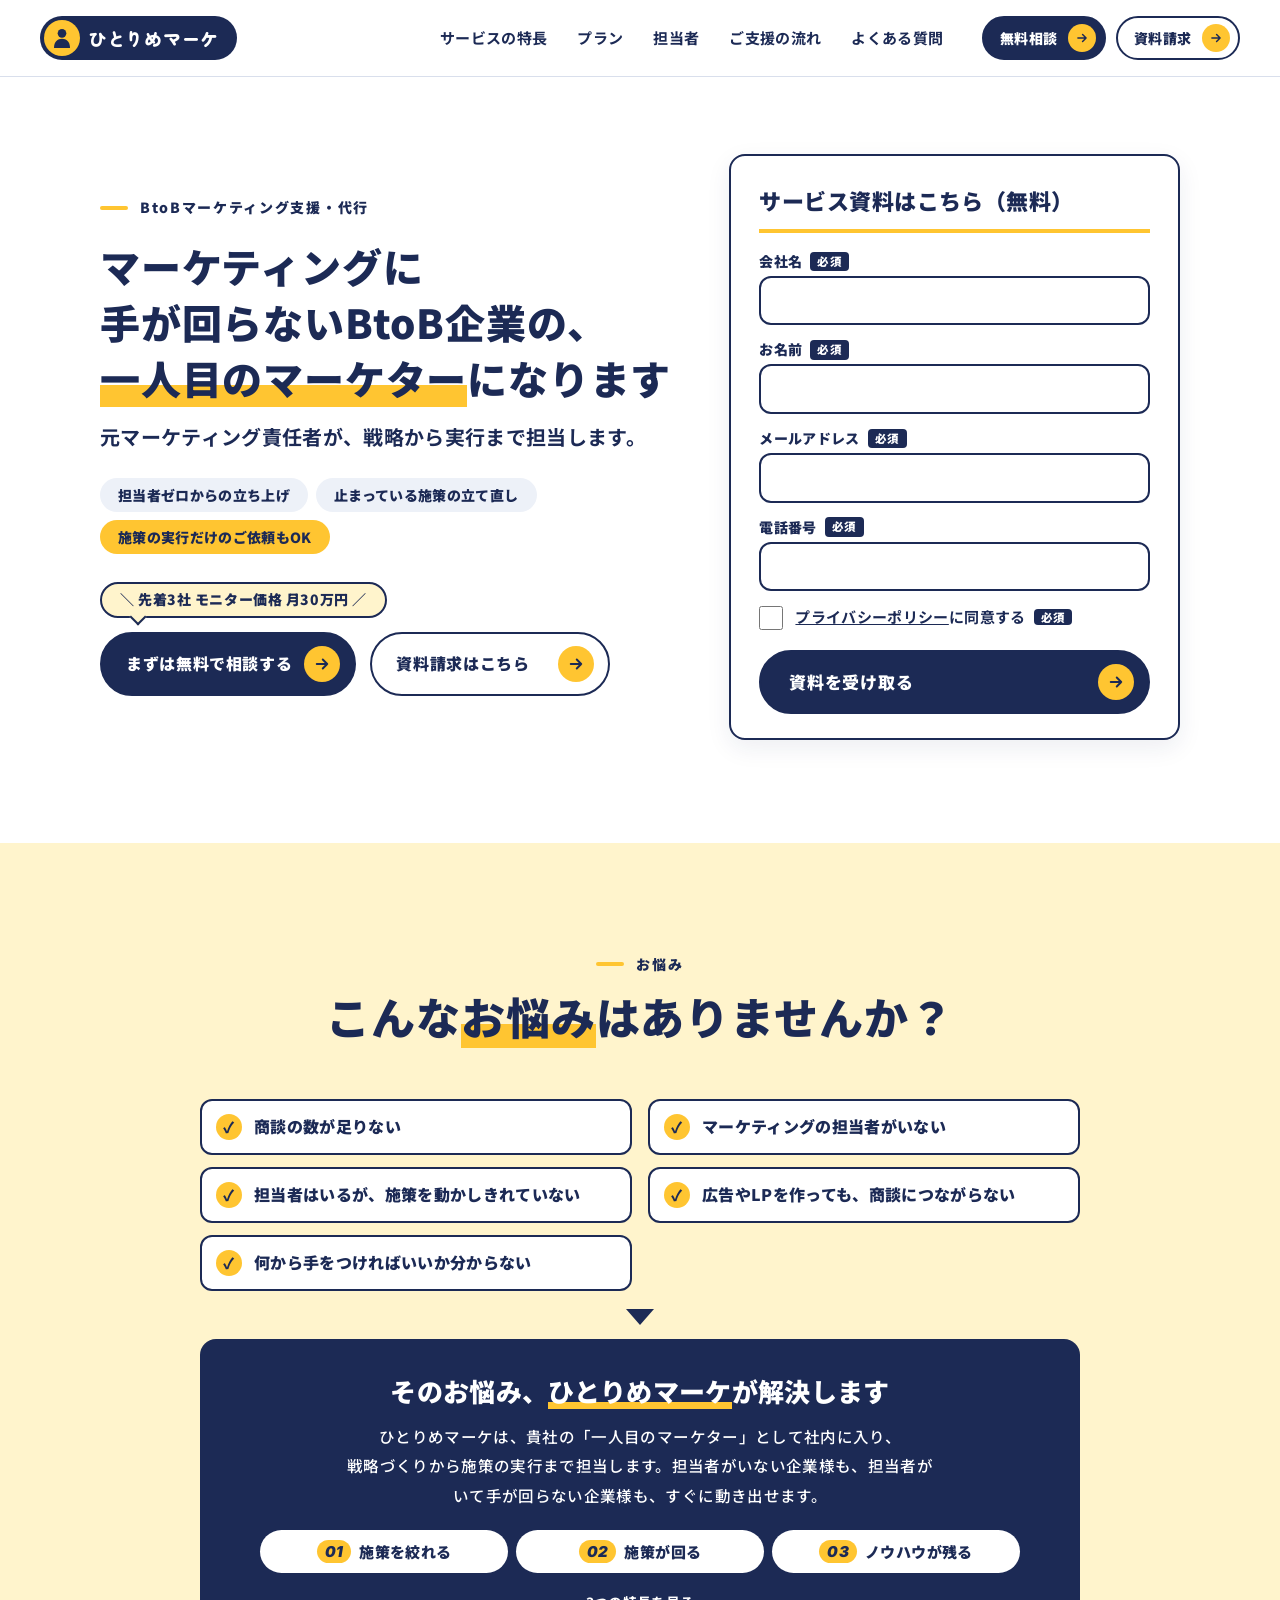
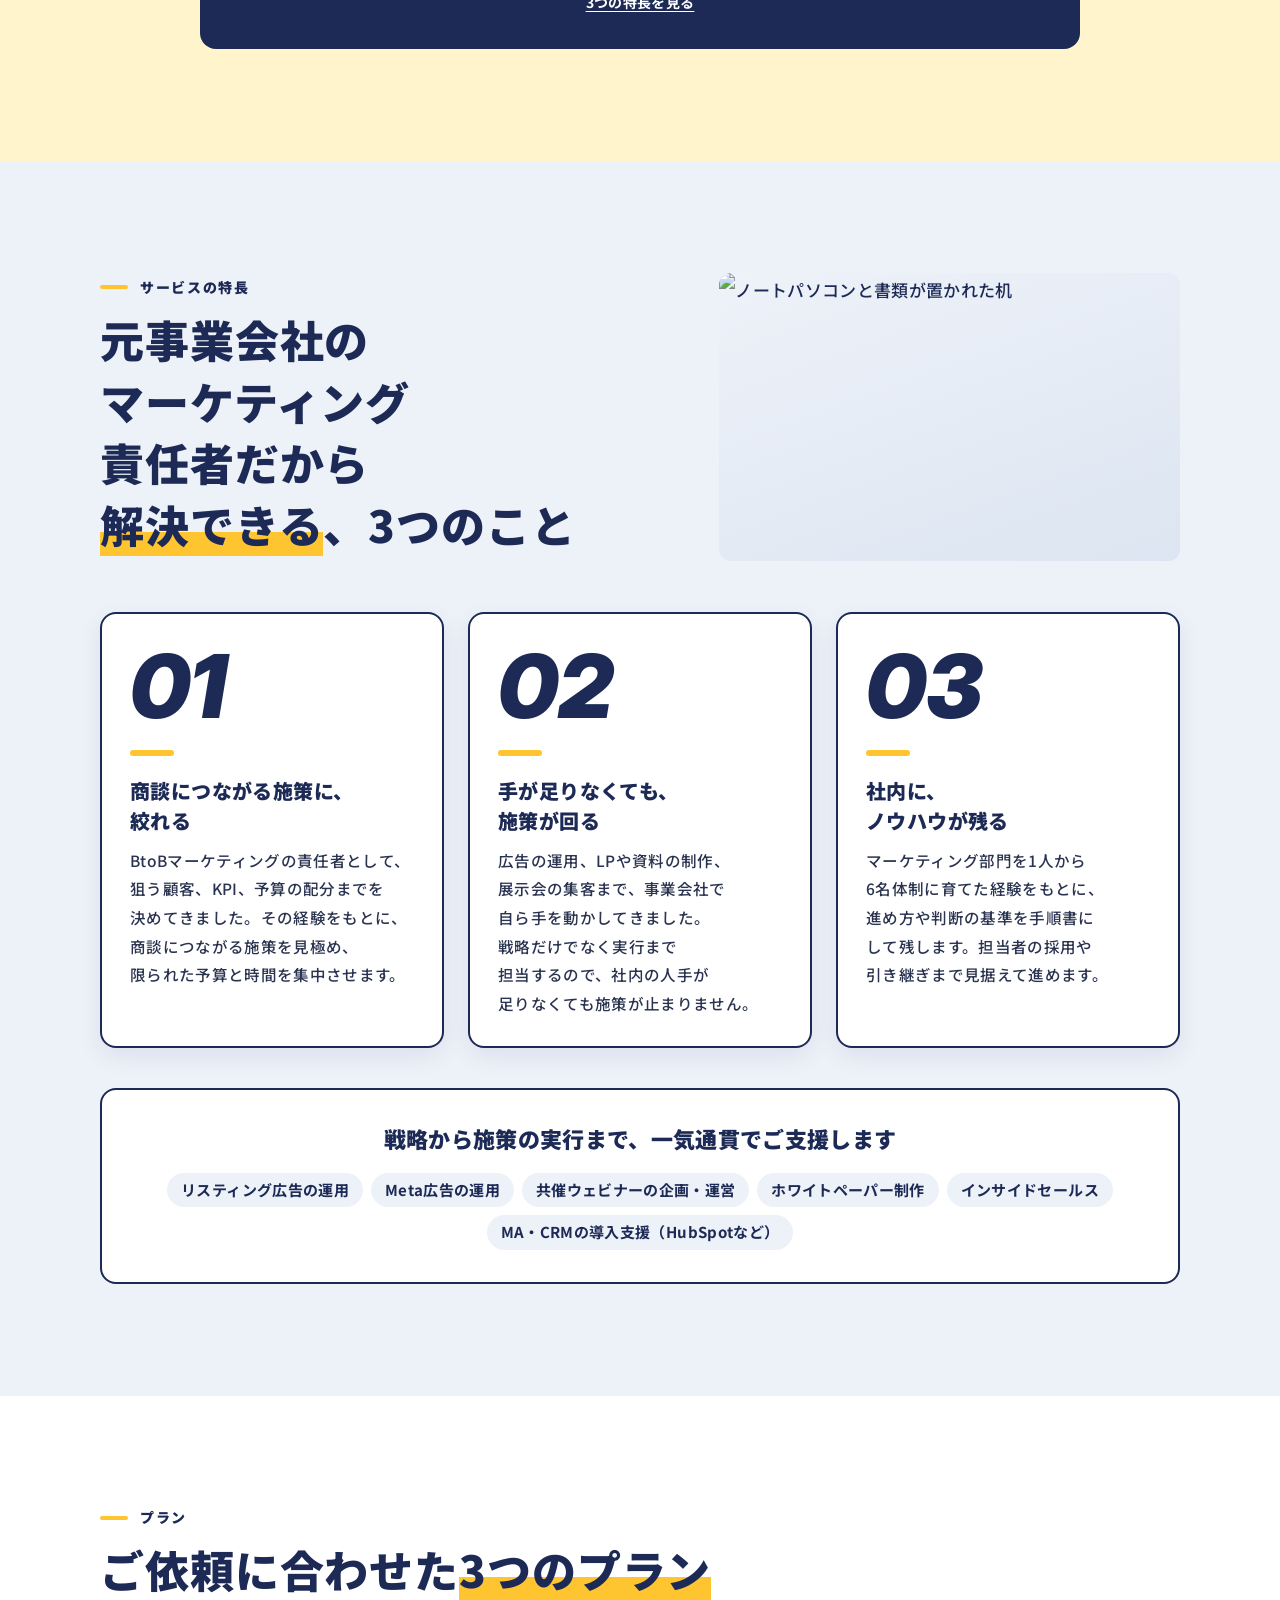
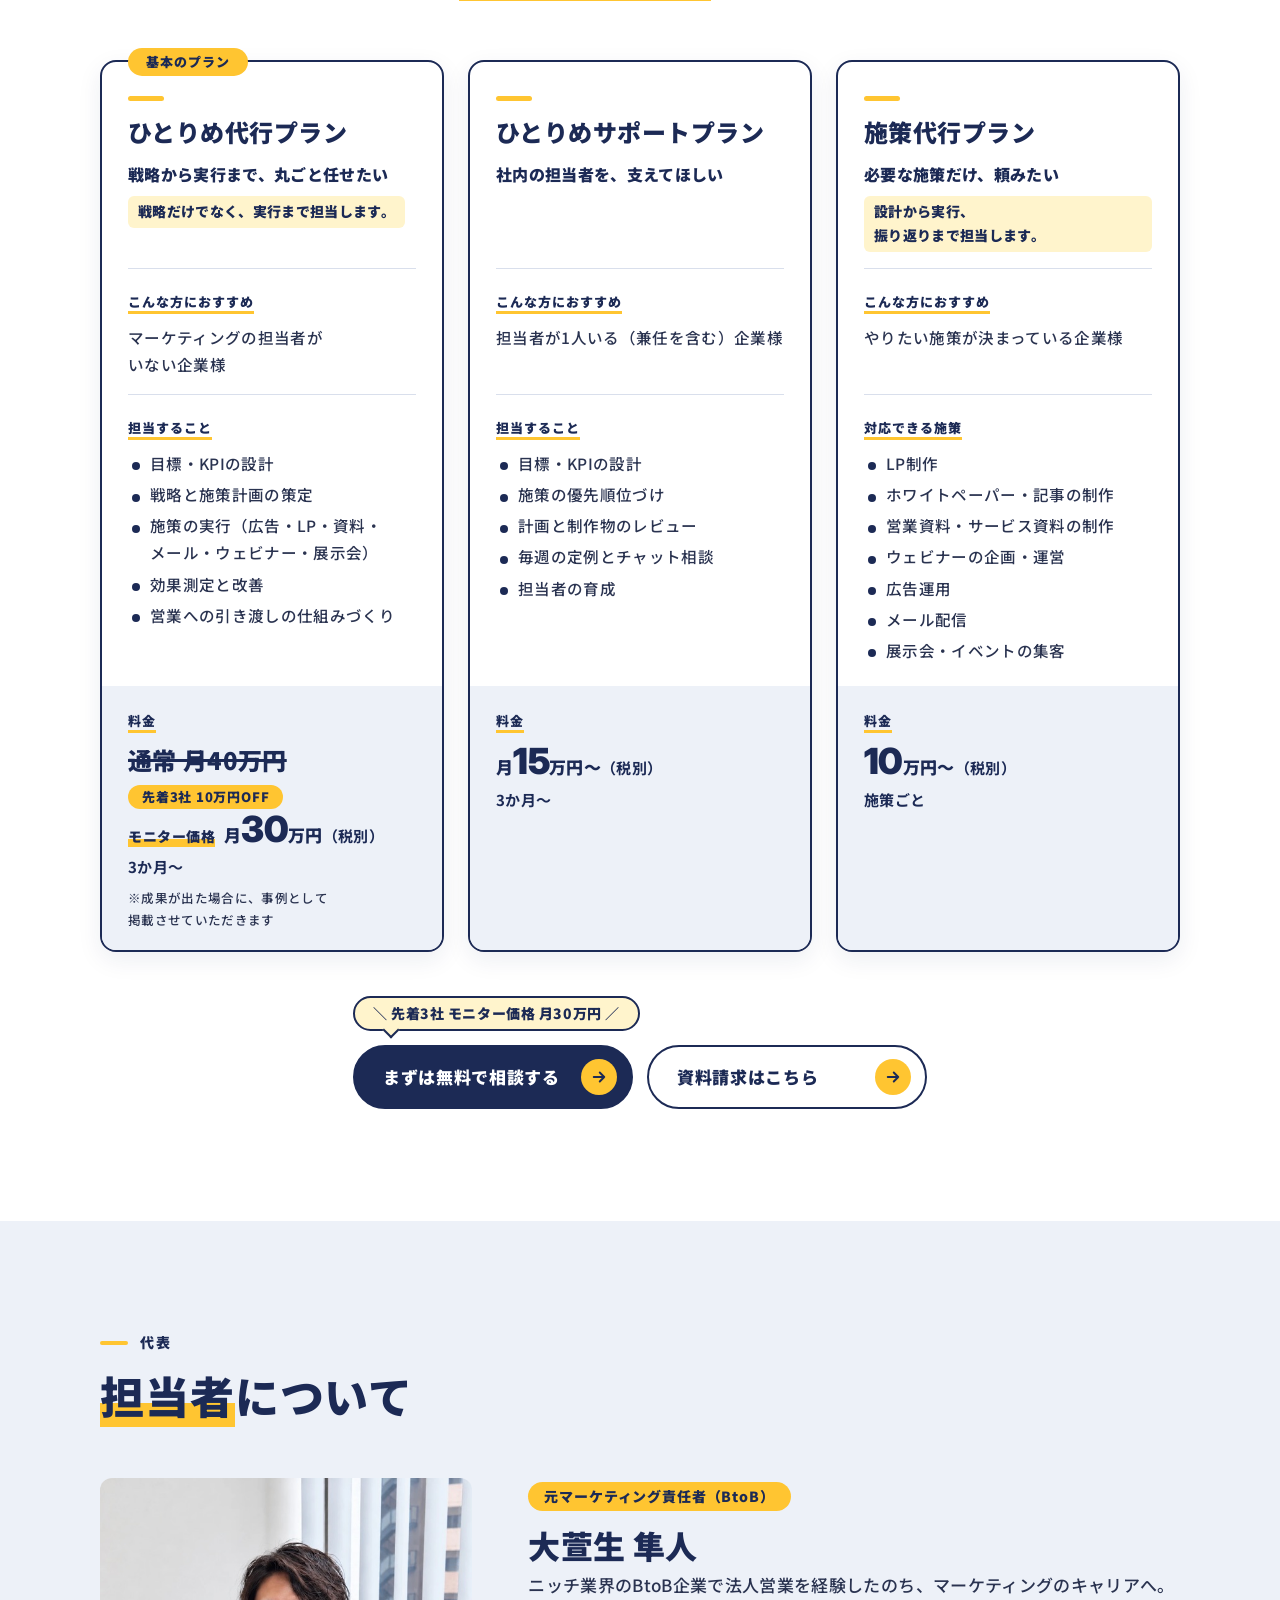
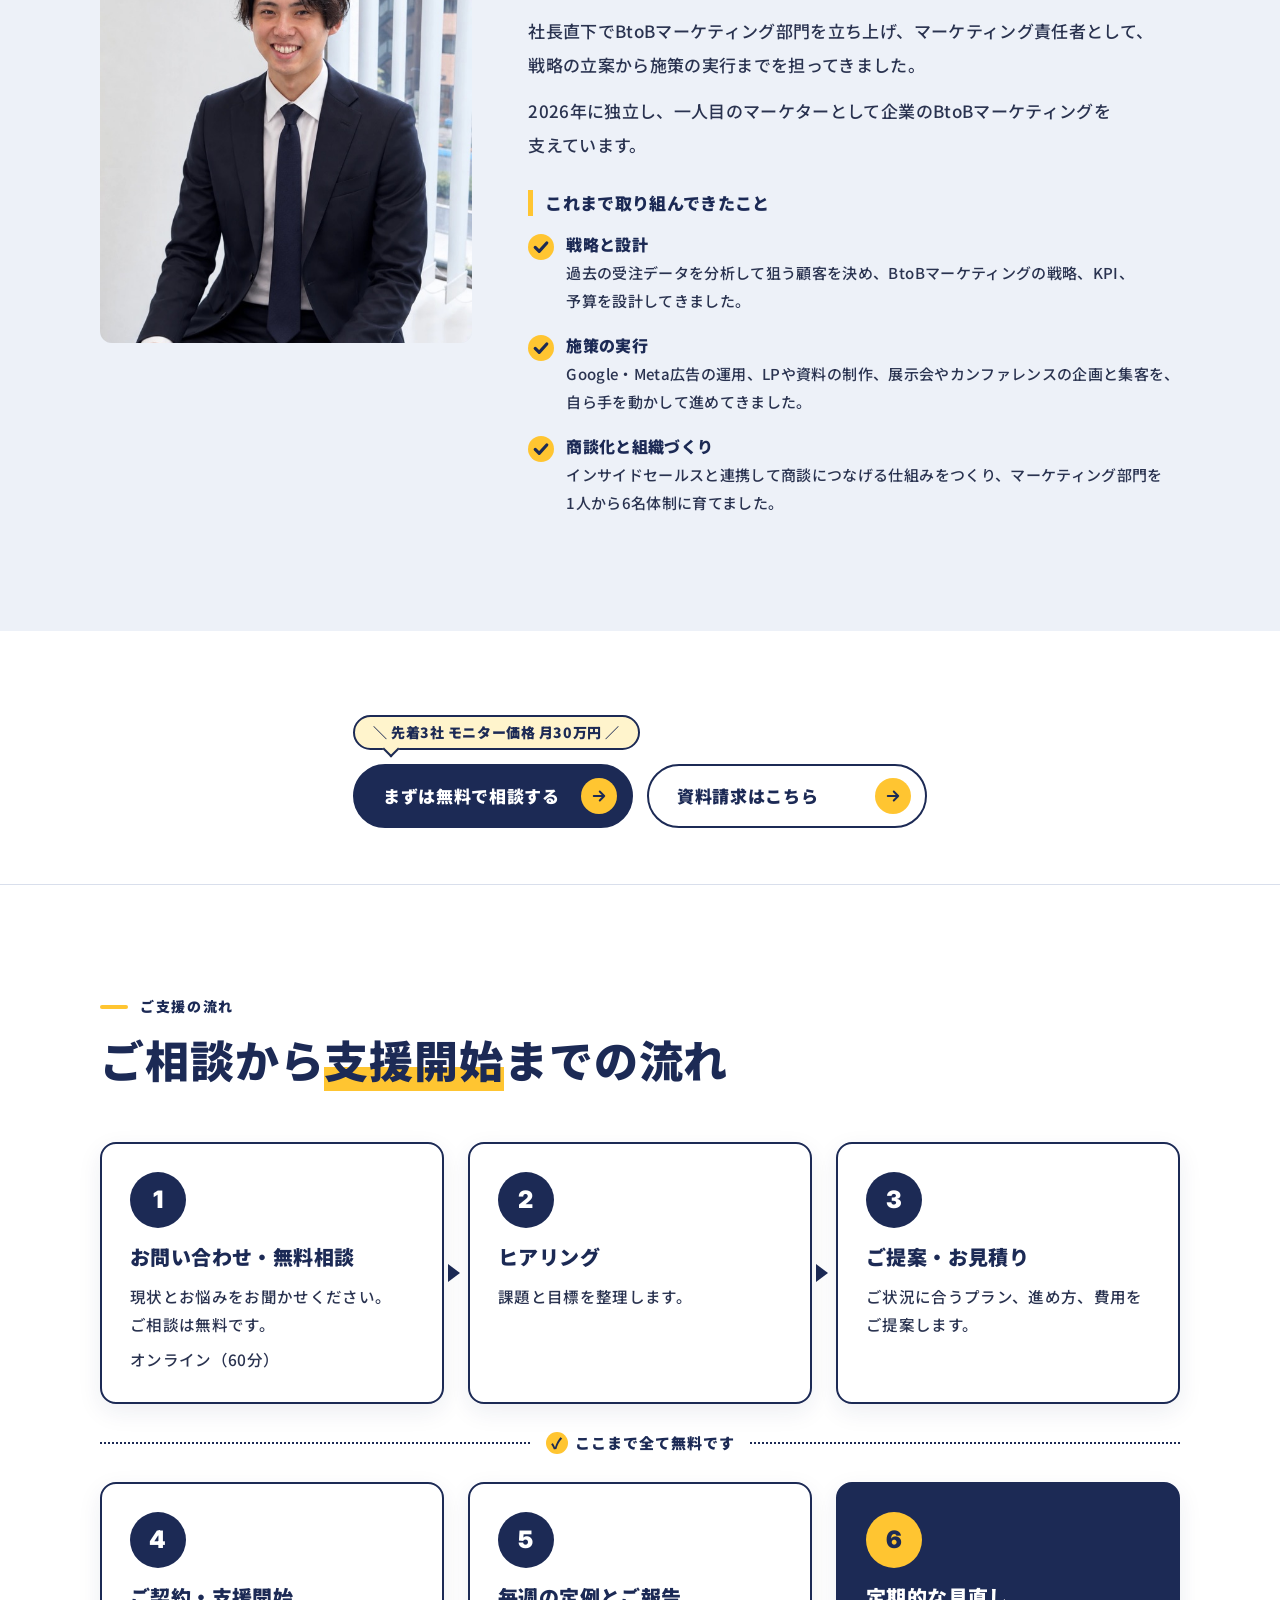
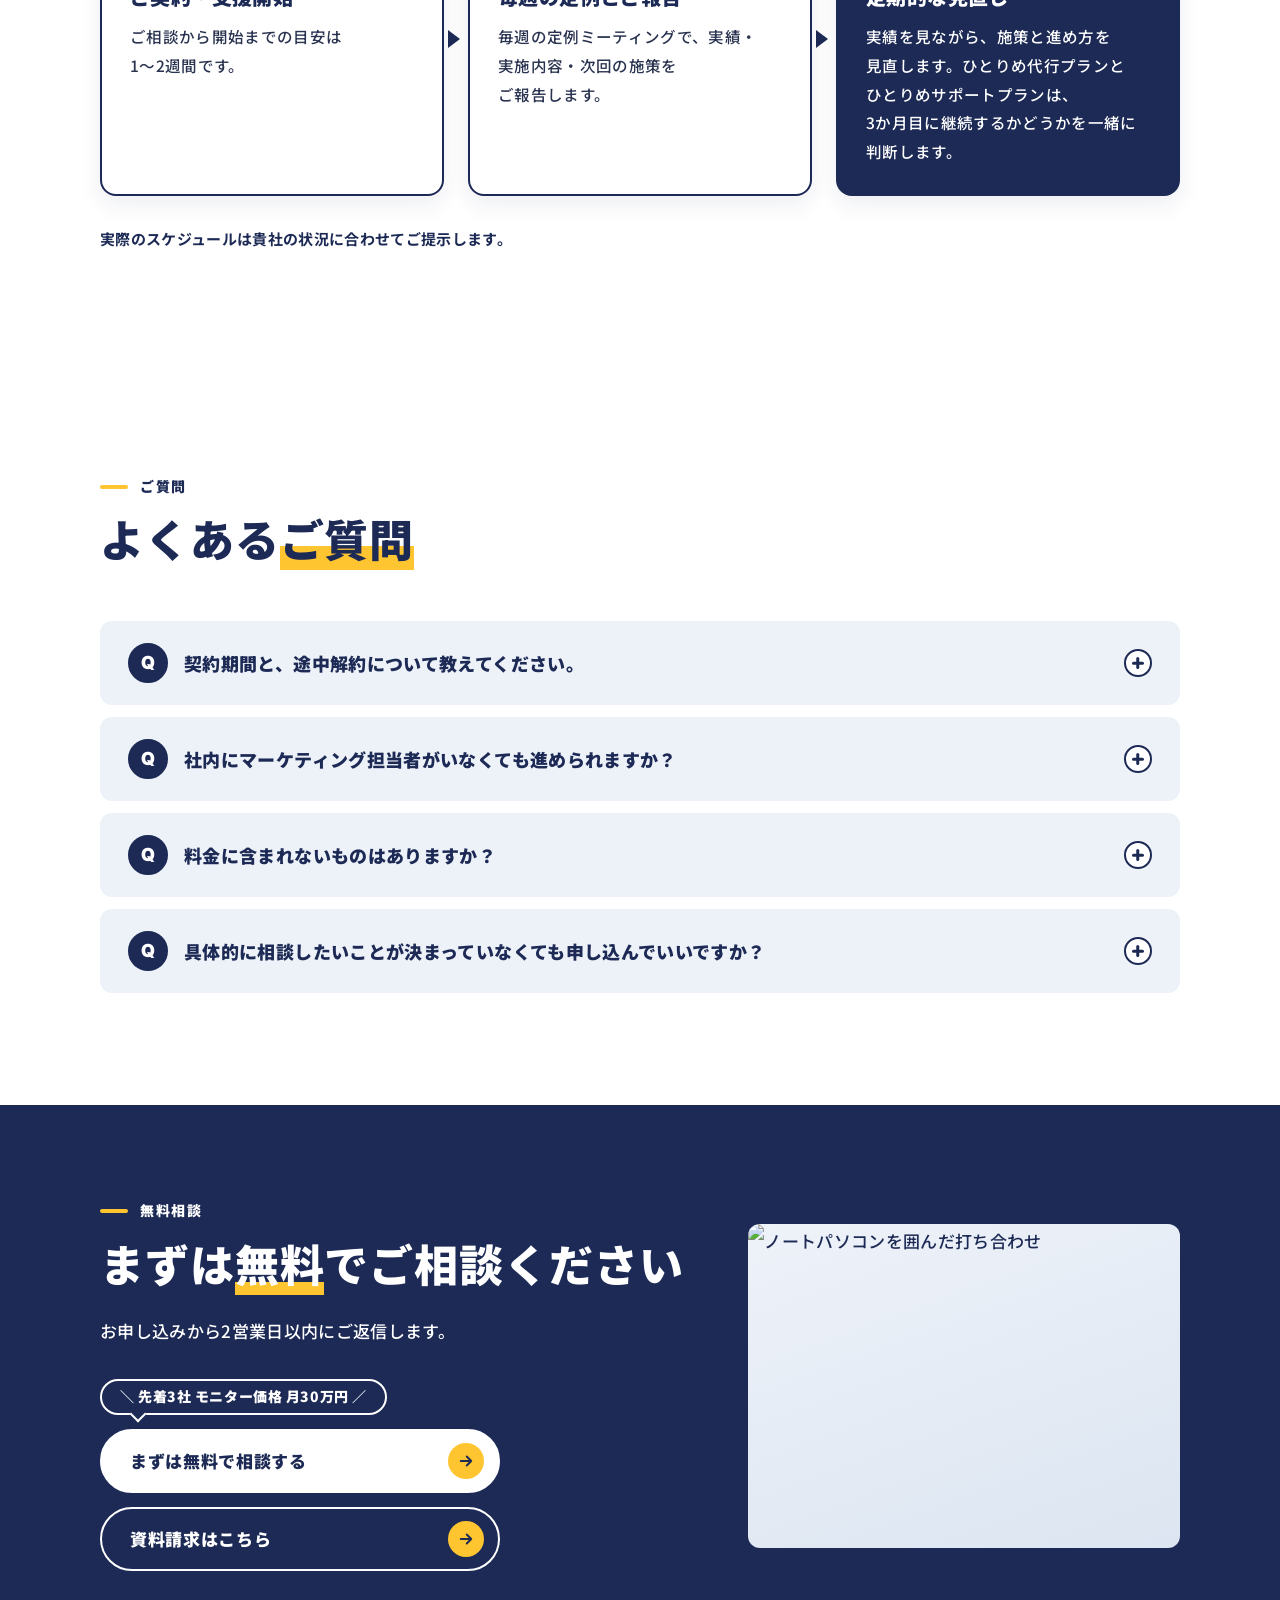
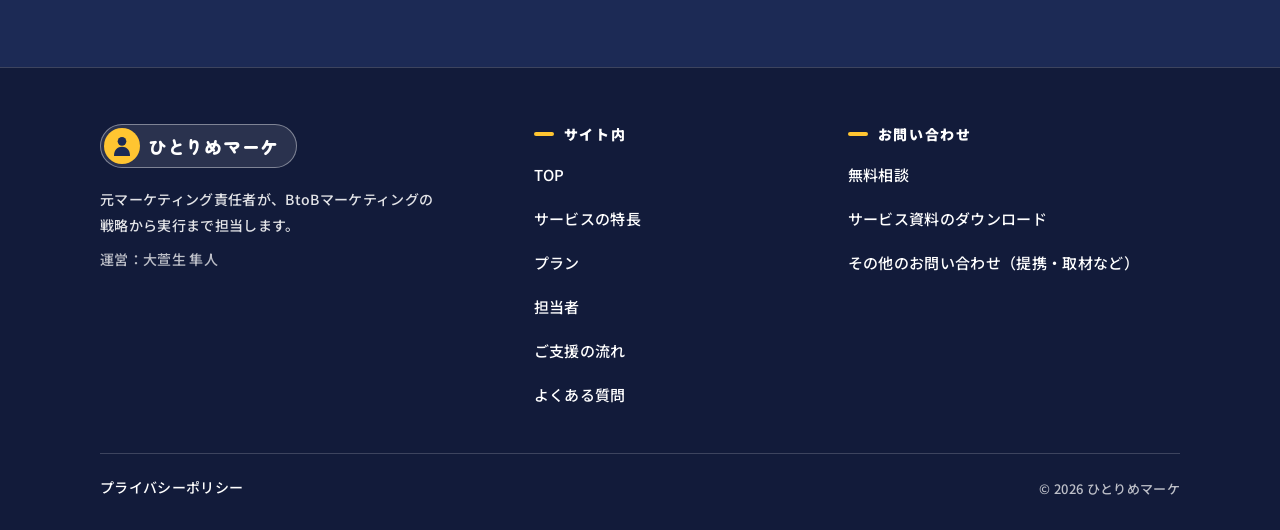
==== commit a3eb3a2e: "施策代行プランを10万円〜に、プランの注記を削除、担当者の経歴と対応できる施策を更新 - 施策代行プランの料金を「10万円〜（税別）・施策ごと」に - プランの下の注記3行を削除 - 担当者の経歴を、" ====
--- a/index.html
+++ b/index.html
@@ -17,7 +17,7 @@
 <link rel="preconnect" href="https://images.unsplash.com">
 <link rel="stylesheet" href="https://fonts.googleapis.com/css2?family=Inter:ital,wght@0,700;0,900;1,900&amp;family=Noto+Sans+JP:wght@400;500;700;900&amp;display=swap">
 <link rel="stylesheet" href="https://fonts.googleapis.com/css2?family=Zen+Maru+Gothic:wght@900&amp;text=%E3%81%B2%E3%81%A8%E3%82%8A%E3%82%81%E3%83%9E%E3%83%BC%E3%82%B1&amp;display=swap">
-<link rel="stylesheet" href="css/style.css?v=96827647">
+<link rel="stylesheet" href="css/style.css?v=a3302754">
 <script>(function(){var d=document.documentElement,w=window;if("IntersectionObserver" in w&&!(w.matchMedia&&w.matchMedia("(prefers-reduced-motion: reduce)").matches)){d.classList.add("js");w.__revealTimer=setTimeout(function(){d.classList.remove("js")},4000)}})();</script>
 <script src="js/main.js?v=3dd80797" defer></script>
 <script src="js/forms.js?v=3ba94771" defer></script>
@@ -149,7 +149,7 @@
       <div class="svc-intro">
         <div class="sec-head reveal">
         <p class="sec-label">サービスの特長</p>
-        <h2 class="sec-title" id="service-title"><span class="phrase">元事業会社の</span><span class="phrase">マーケティング責任者だから</span><span class="phrase"><span class="mark">解決できる</span>、</span><span class="phrase">3つのこと</span></h2>
+        <h2 class="sec-title" id="service-title"><span class="phrase">元事業会社の</span><span class="phrase">マーケティング</span><span class="phrase">責任者だから</span><span class="phrase"><span class="mark">解決できる</span>、</span><span class="phrase">3つのこと</span></h2>
       </div>
         <figure class="ph-fig reveal">
         <div class="ph ph--img ph--svc" style="--ar:16/10">
@@ -175,6 +175,17 @@
           <p>マーケティング部門を1人から6名体制に育てた経験をもとに、進め方や判断の基準を手順書にして残します。担当者の採用や引き継ぎまで見据えて進めます。</p>
         </li>
       </ol>
+      <div class="scope reveal">
+        <p class="scope__title"><span class="phrase">戦略から施策の実行まで、</span><span class="phrase">一気通貫でご支援します</span></p>
+        <ul class="scope__list">
+          <li>リスティング広告の運用</li>
+          <li>Meta広告の運用</li>
+          <li>共催ウェビナーの企画・運営</li>
+          <li>ホワイトペーパー制作</li>
+          <li>インサイドセールス</li>
+          <li>MA・CRMの導入支援（HubSpotなど）</li>
+        </ul>
+      </div>
     </div>
   </section>
 
@@ -268,16 +279,11 @@
           <div class="plan-card__bottom">
             <div class="plan-card__sec">
               <p class="k-label">料金</p>
-              <p class="plan-price"><span class="plan-price__amt plan-price__amt--quote">お見積り</span></p>
+              <p class="plan-price"><span class="plan-price__amt"><span class="big">10</span>万円〜<span class="plan-price__tax">（税別）</span></span></p>
               <p class="plan-price__sub">施策ごと</p>
             </div>
           </div>
         </li>
-      </ul>
-      <ul class="plan-notes reveal">
-        <li>初期費用はかかりません。</li>
-        <li>ひとりめ代行プランとひとりめサポートプランは、毎週ご報告します。</li>
-        <li>広告費などの実費は含まれません。扱いはご相談のうえで決めます。</li>
       </ul>
       <div class="plans-cta">
         <div class="cta-set cta-set--center">
@@ -310,8 +316,8 @@
           <p class="role-tag"><span>元マーケティング責任者（BtoB）</span></p>
           <p class="about__name">大萱生 隼人</p>
           <div class="about__career">
-          <p class="about__text">ペット業界の人材・経営支援を行う事業会社で、法人営業を経てマーケティングへ。集客の予算設計から広告運用、CRMまでを担当しました。</p>
-          <p class="about__text">2023年には社長直下でBtoBマーケティング部門をゼロから立ち上げ、責任者として戦略から施策の実行までを統括。部門を6名体制に育てました。</p>
+          <p class="about__text">ニッチ業界のBtoB企業で法人営業を経験したのち、マーケティングのキャリアへ。</p>
+          <p class="about__text">社長直下でBtoBマーケティング部門を立ち上げ、マーケティング責任者として、戦略の立案から施策の実行までを担ってきました。</p>
           <p class="about__text">2026年に独立し、一人目のマーケターとして企業のBtoBマーケティングを支えています。</p>
           </div>
           <h3 class="works-title">これまで取り組んできたこと</h3>
--- a/css/style.css
+++ b/css/style.css
@@ -944,3 +944,10 @@
 /* FV：見出しの下の補足（誰が担当するか）。見出しは相手の課題、肩書きはここに下げる */
 .hero__sub { margin-top: 14px; font-size: 18px; font-weight: 700; line-height: 1.7; color: var(--navy); }
 @media (min-width: 768px) { .hero__sub { font-size: 20px; } }
+
+/* 特長の下：対応できる施策（一気通貫）。白い箱にタグを並べる */
+.scope { margin-top: 40px; padding: 28px 24px; background: #fff; border: 2px solid var(--navy); border-radius: 16px; text-align: center; }
+.scope__title { font-size: clamp(18px, 2.2vw, 22px); font-weight: 900; line-height: 1.5; color: var(--navy); }
+.scope__list { display: flex; flex-wrap: wrap; justify-content: center; gap: 8px; margin-top: 18px; }
+.scope__list li { padding: 6px 14px; background: var(--bg-alt); border-radius: 999px; font-size: 14.5px; font-weight: 700; line-height: 1.5; color: var(--navy); }
+@media (min-width: 768px) { .scope { padding: 32px 40px; } .scope__list li { font-size: 15px; } }
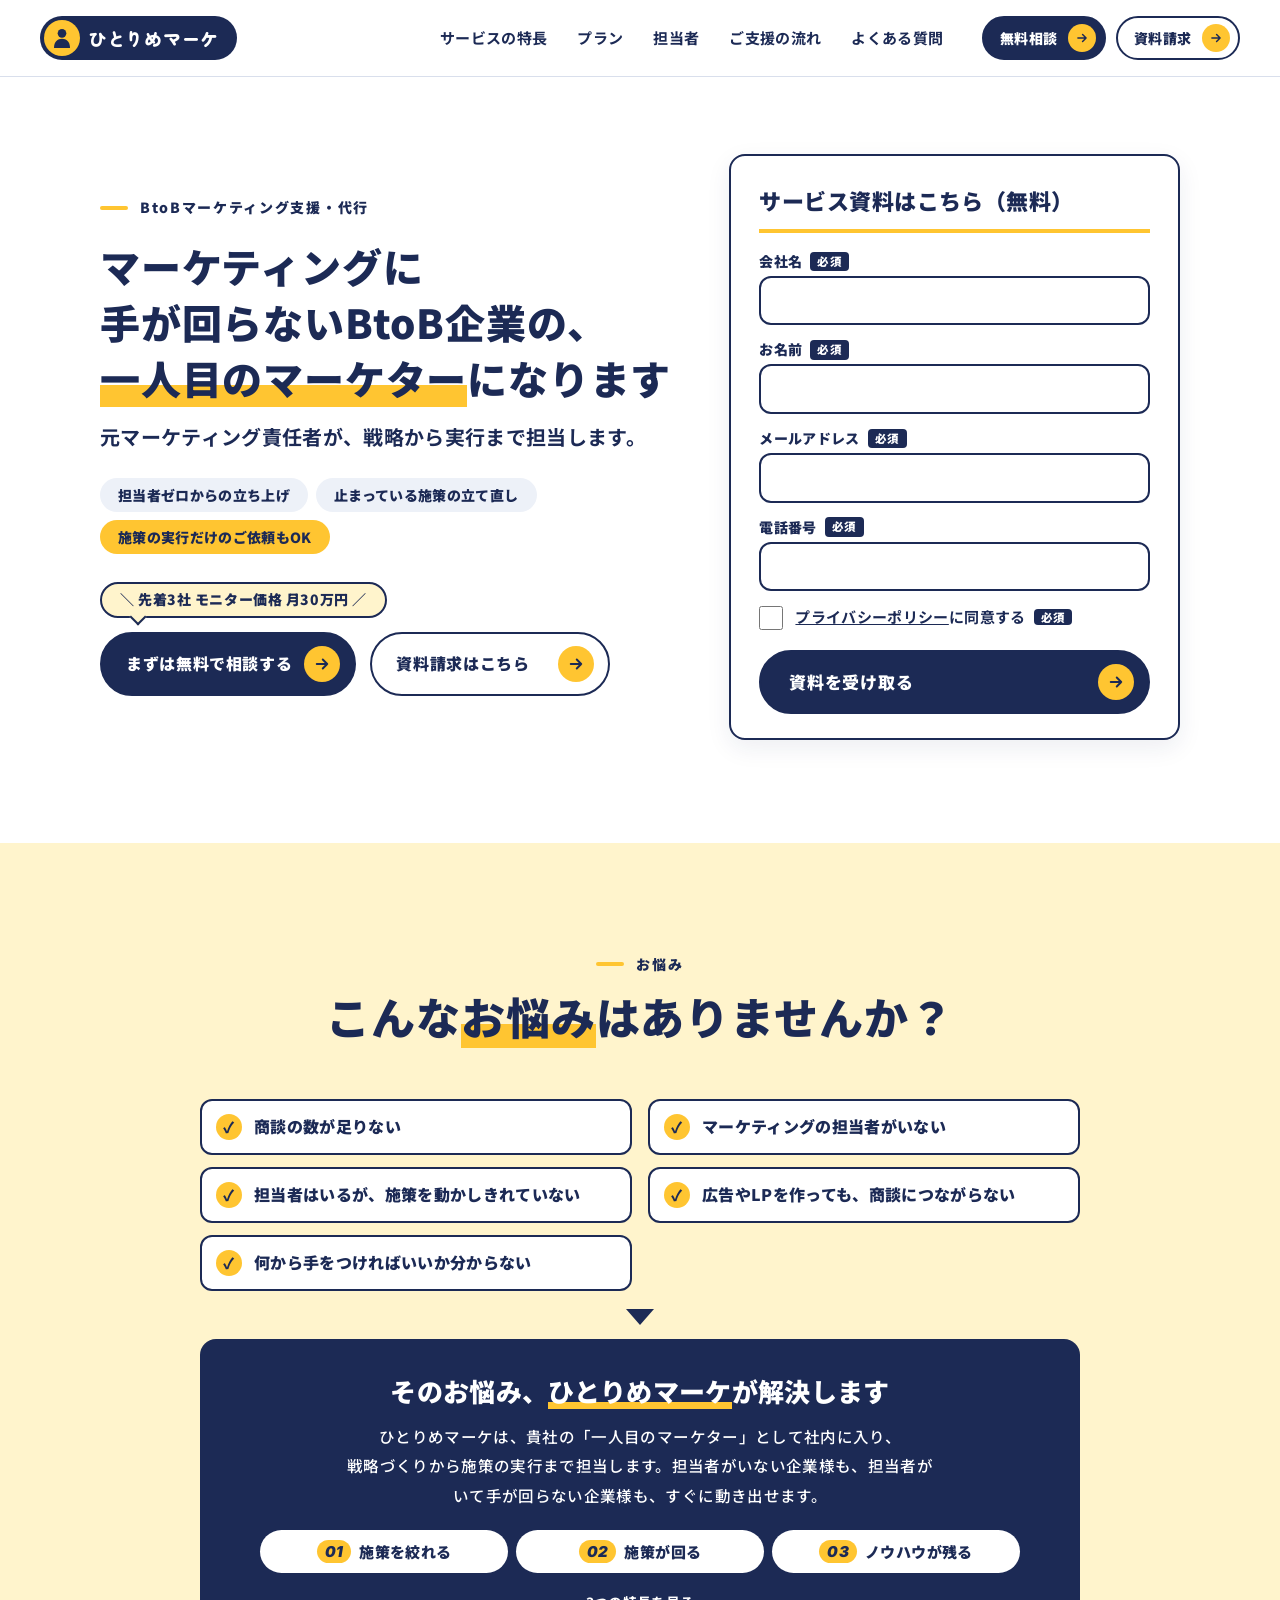
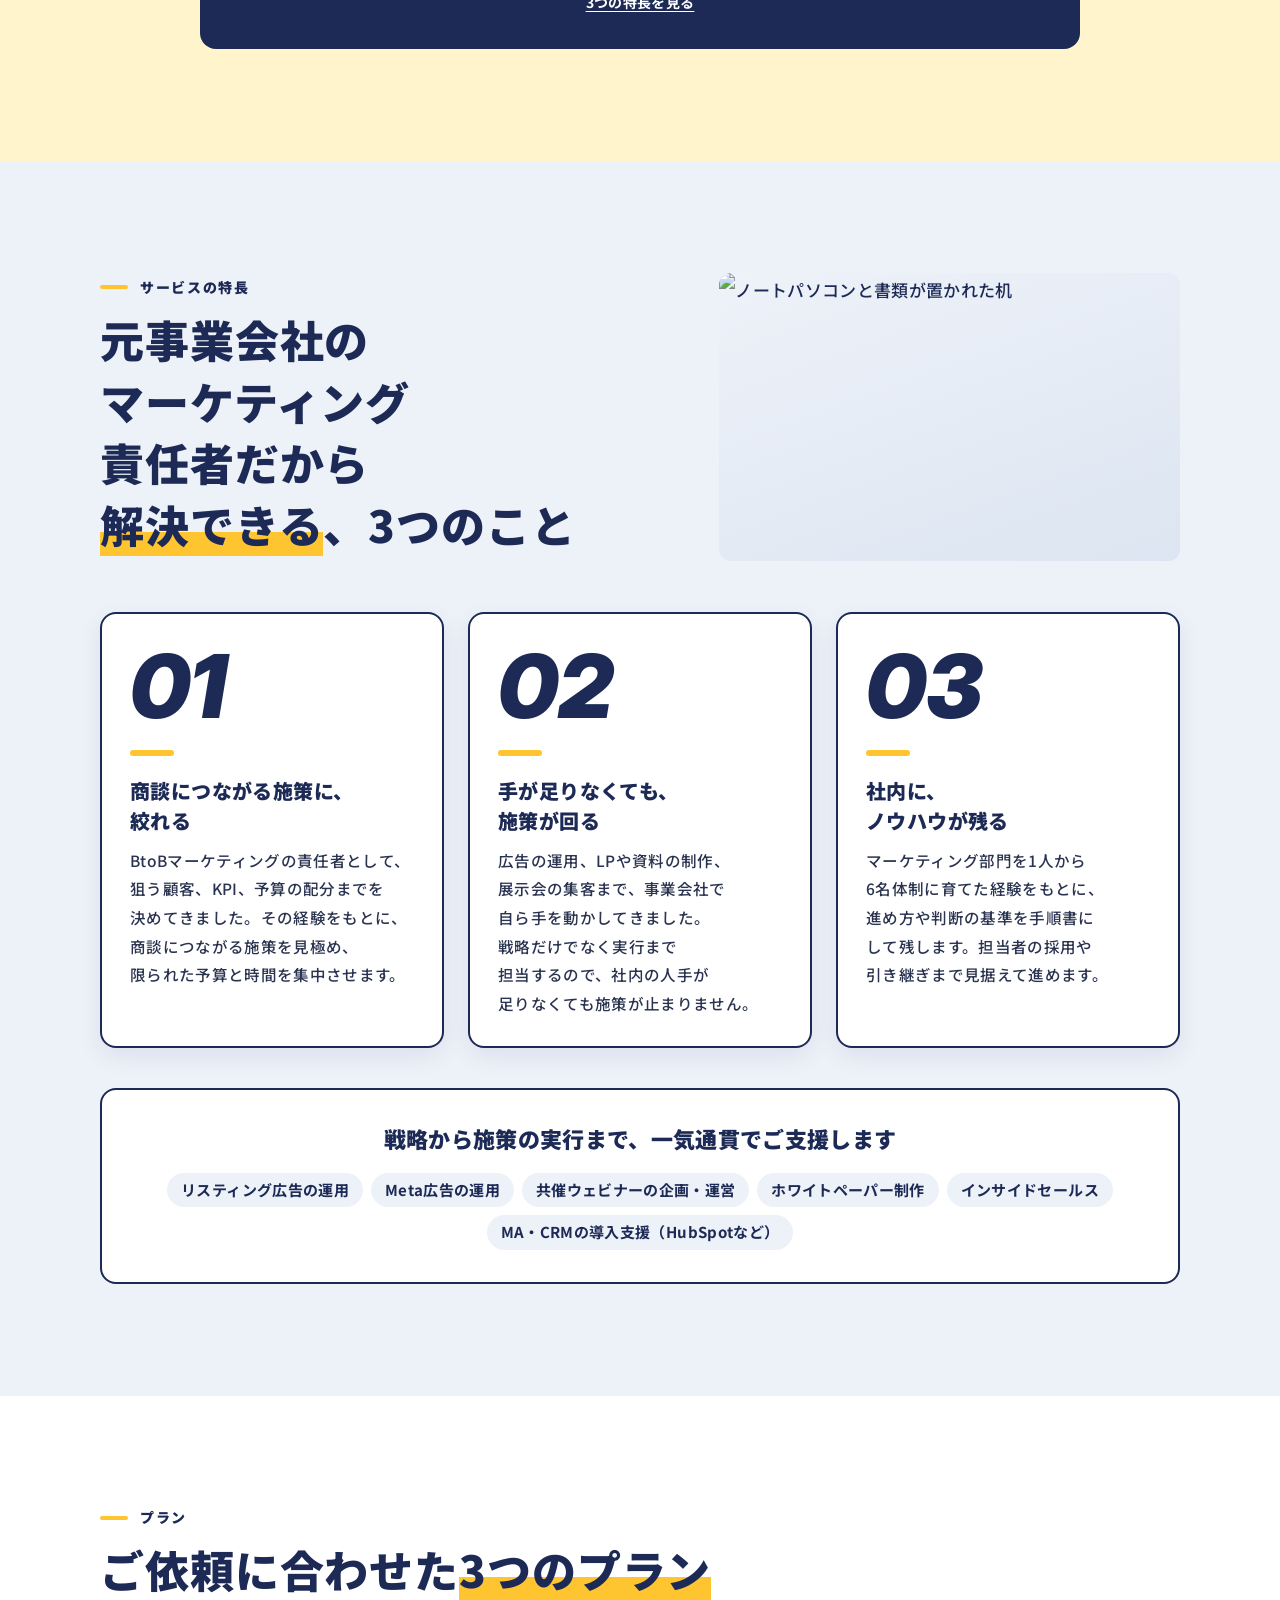
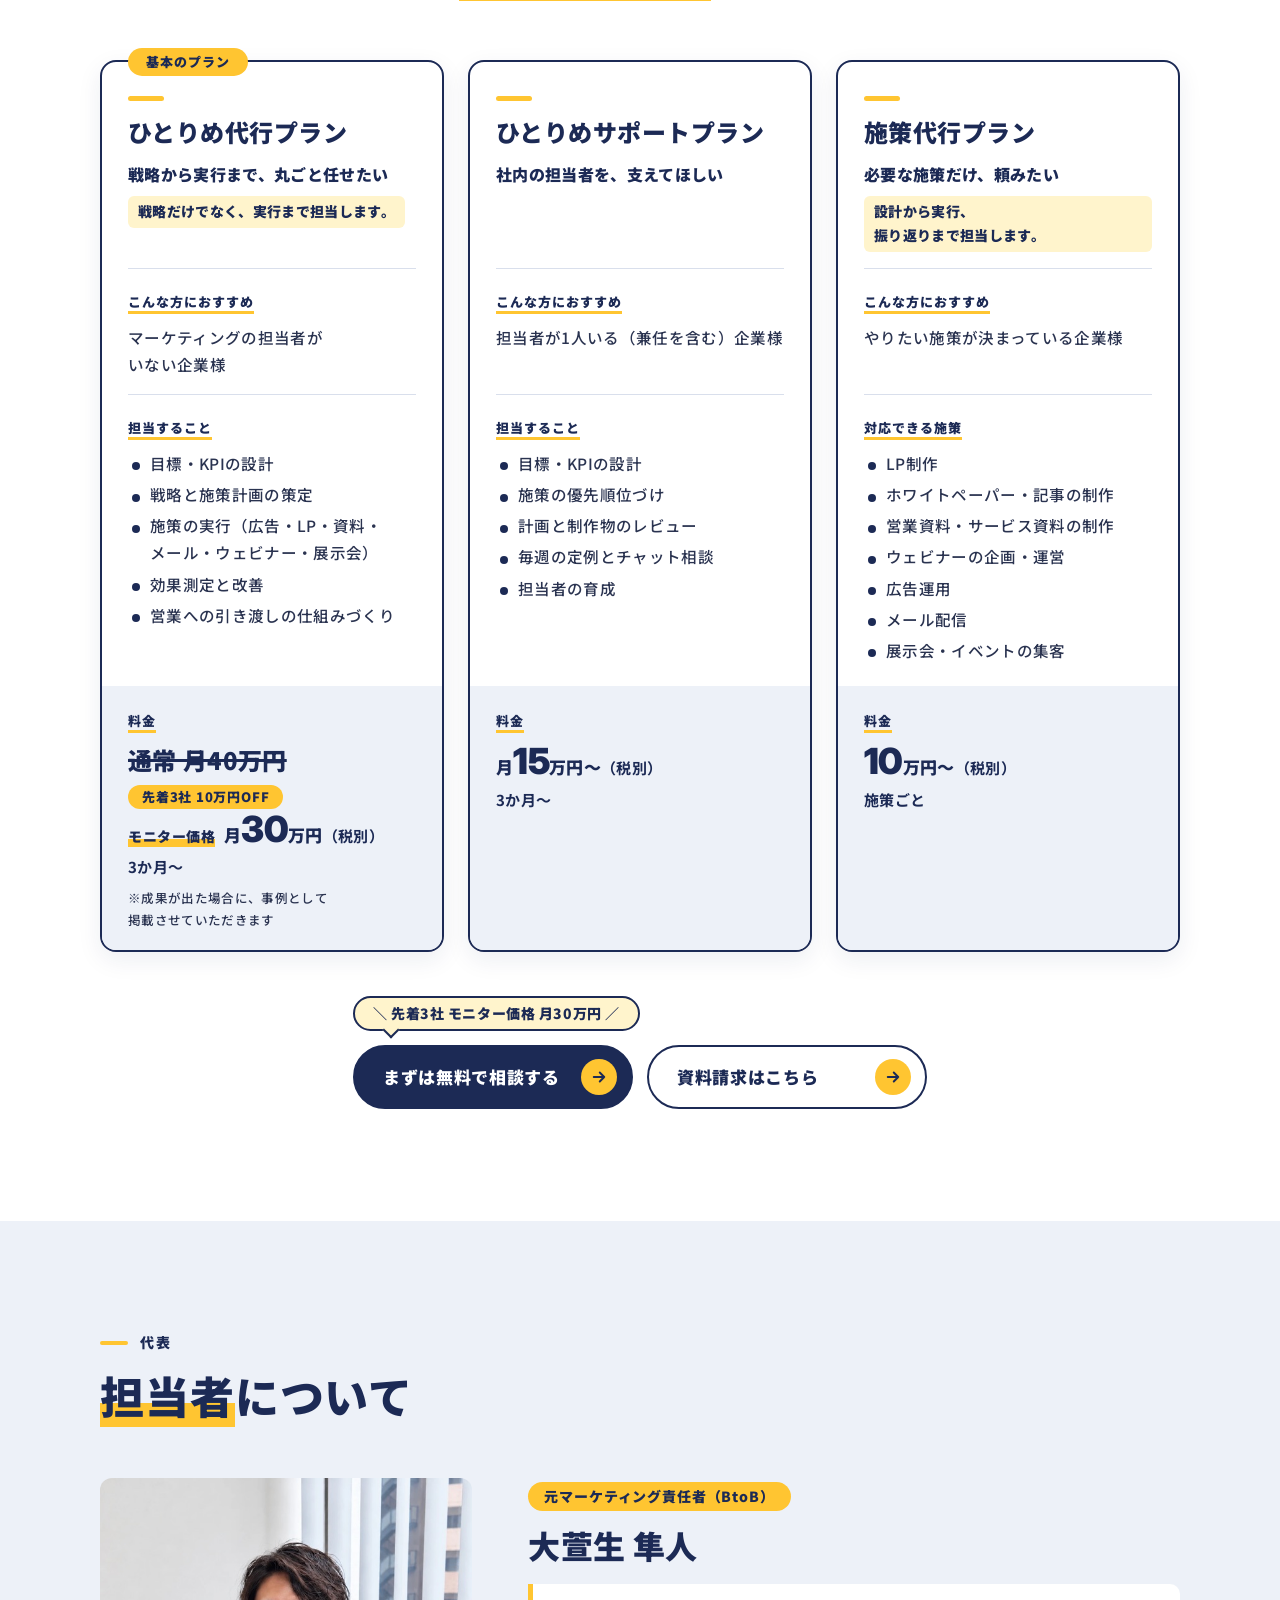
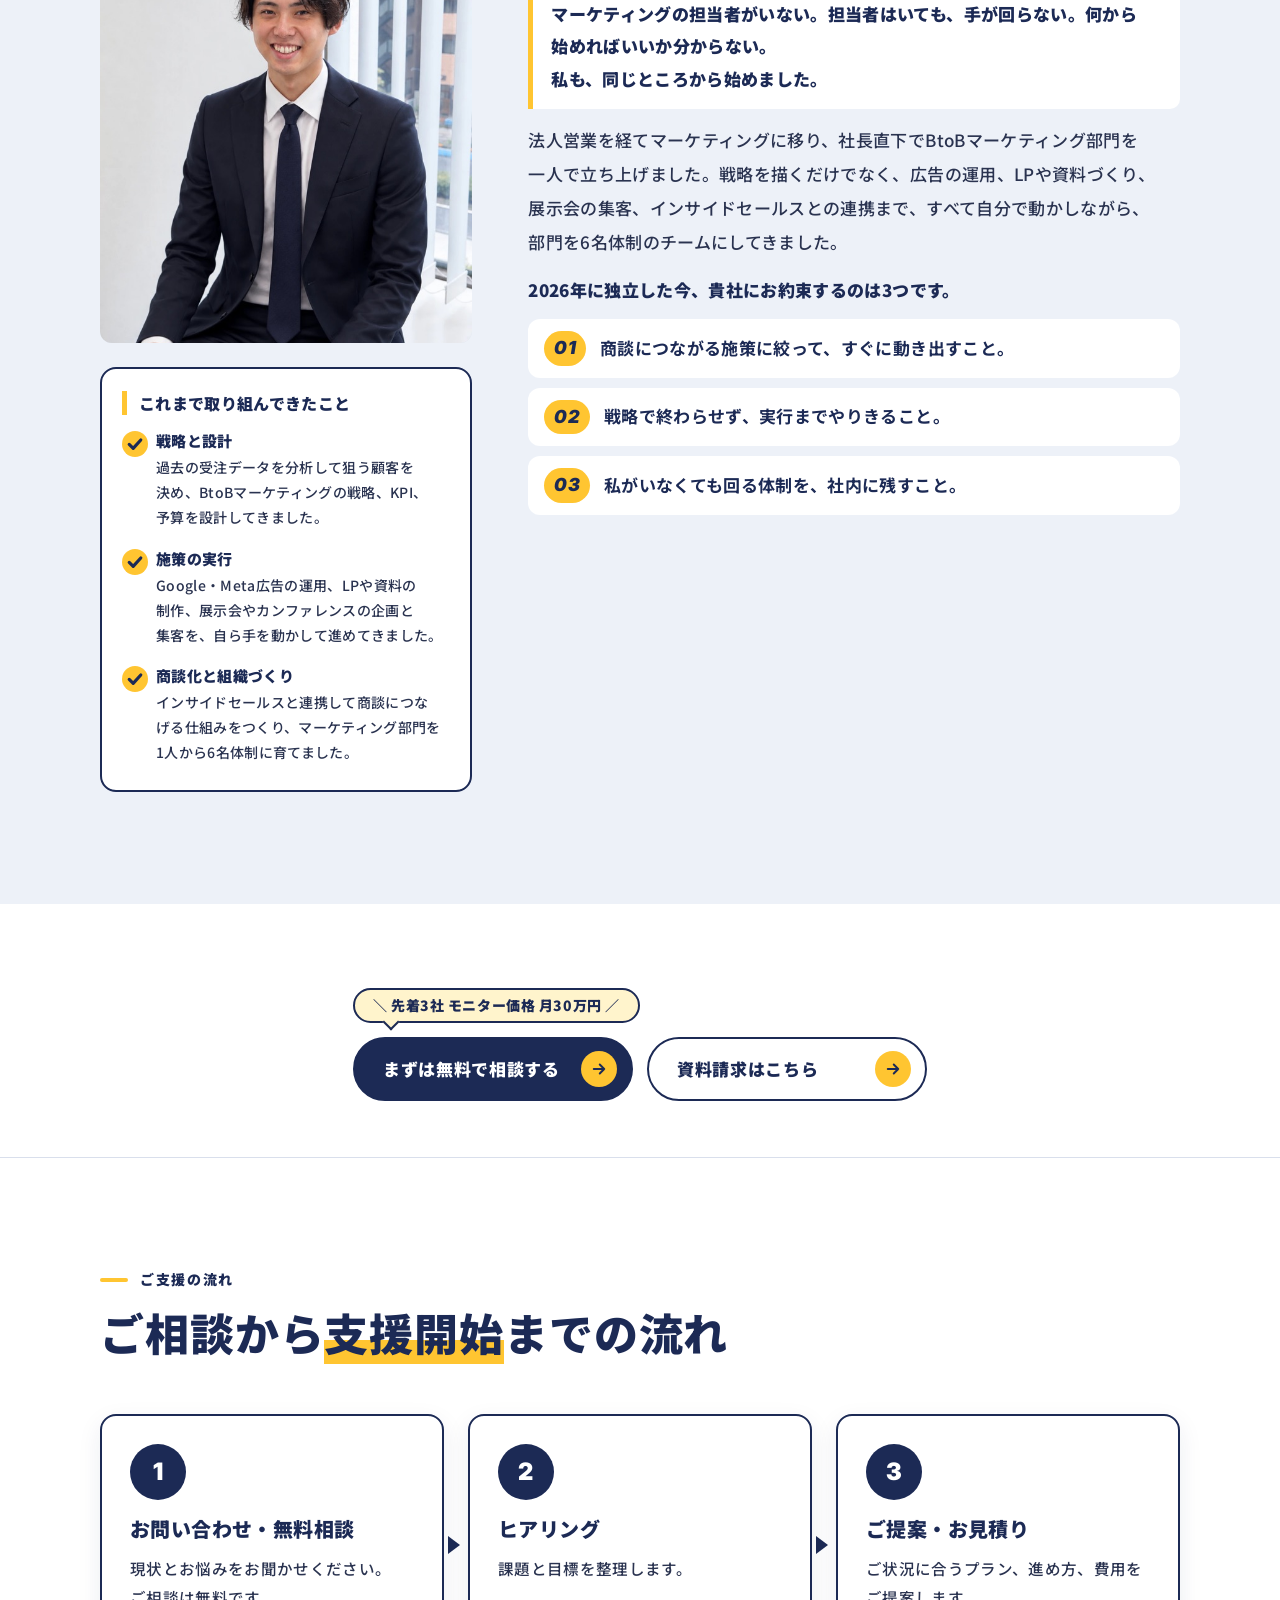
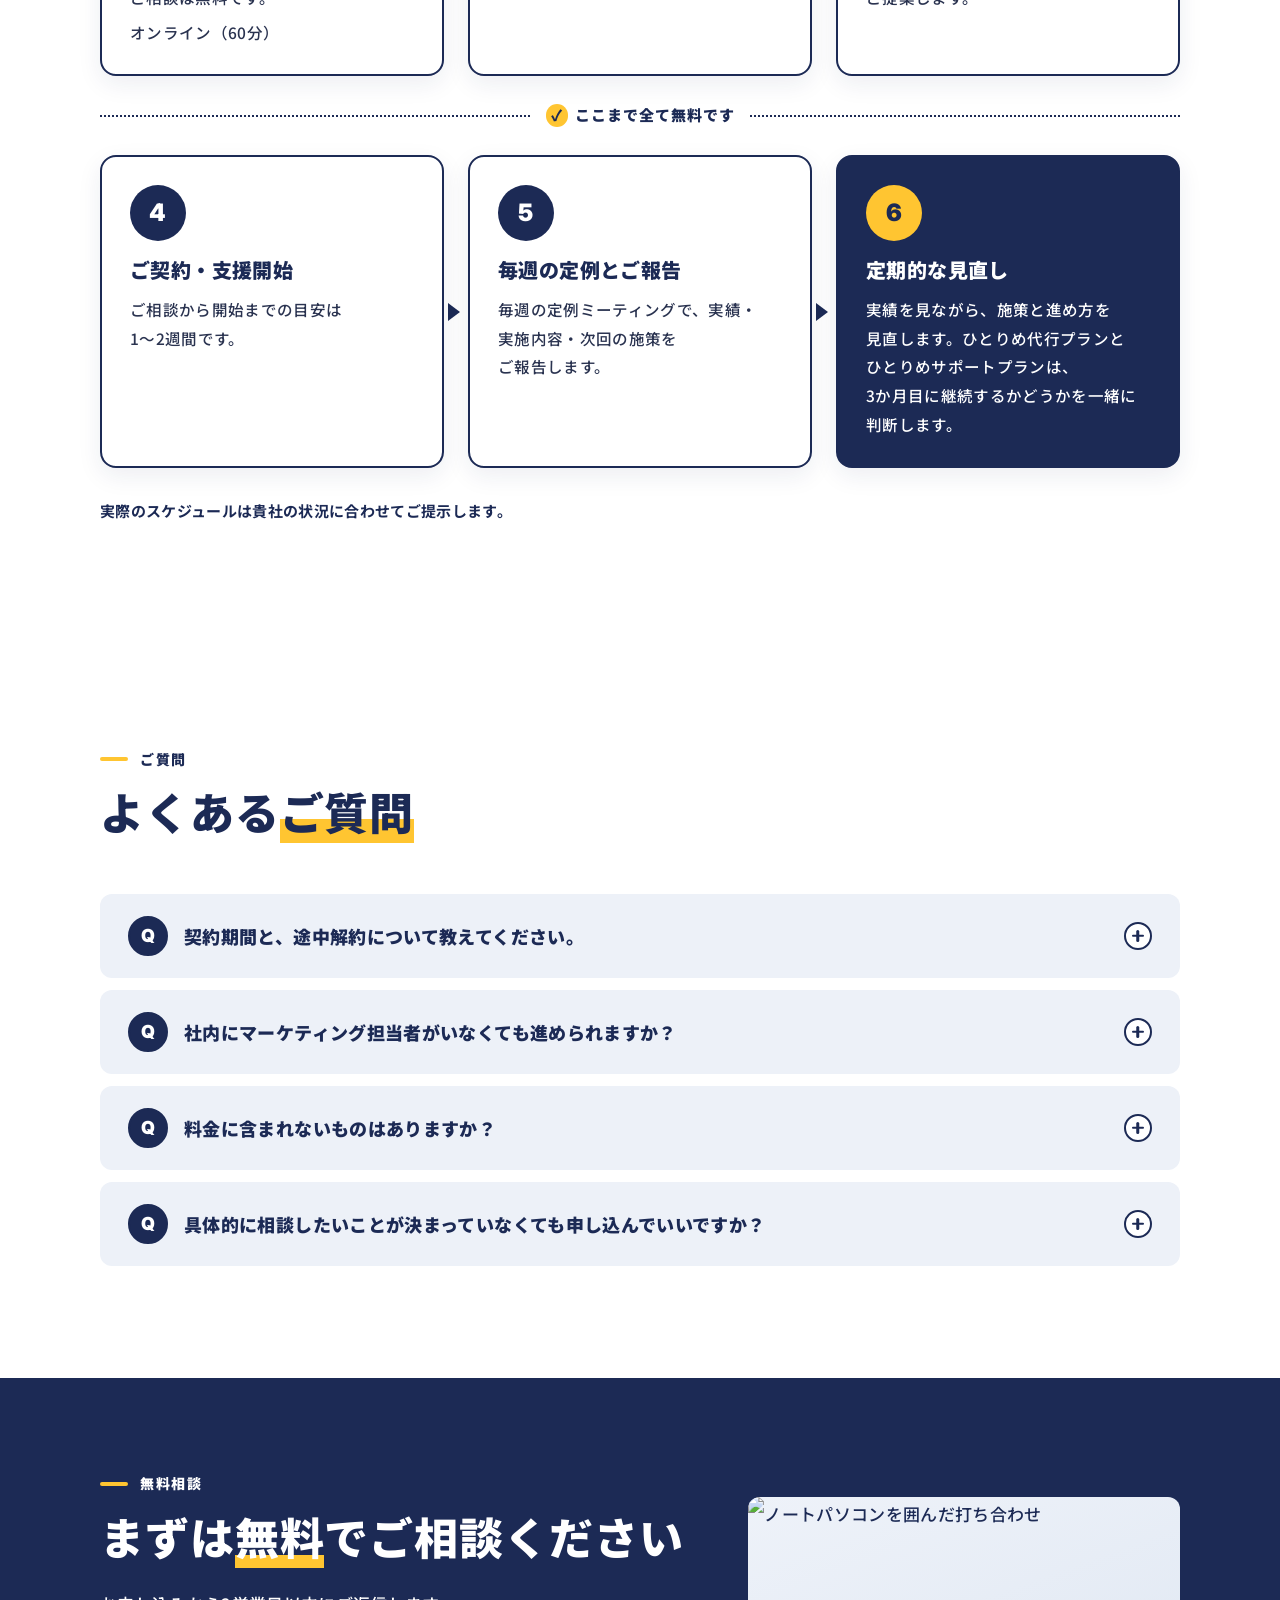
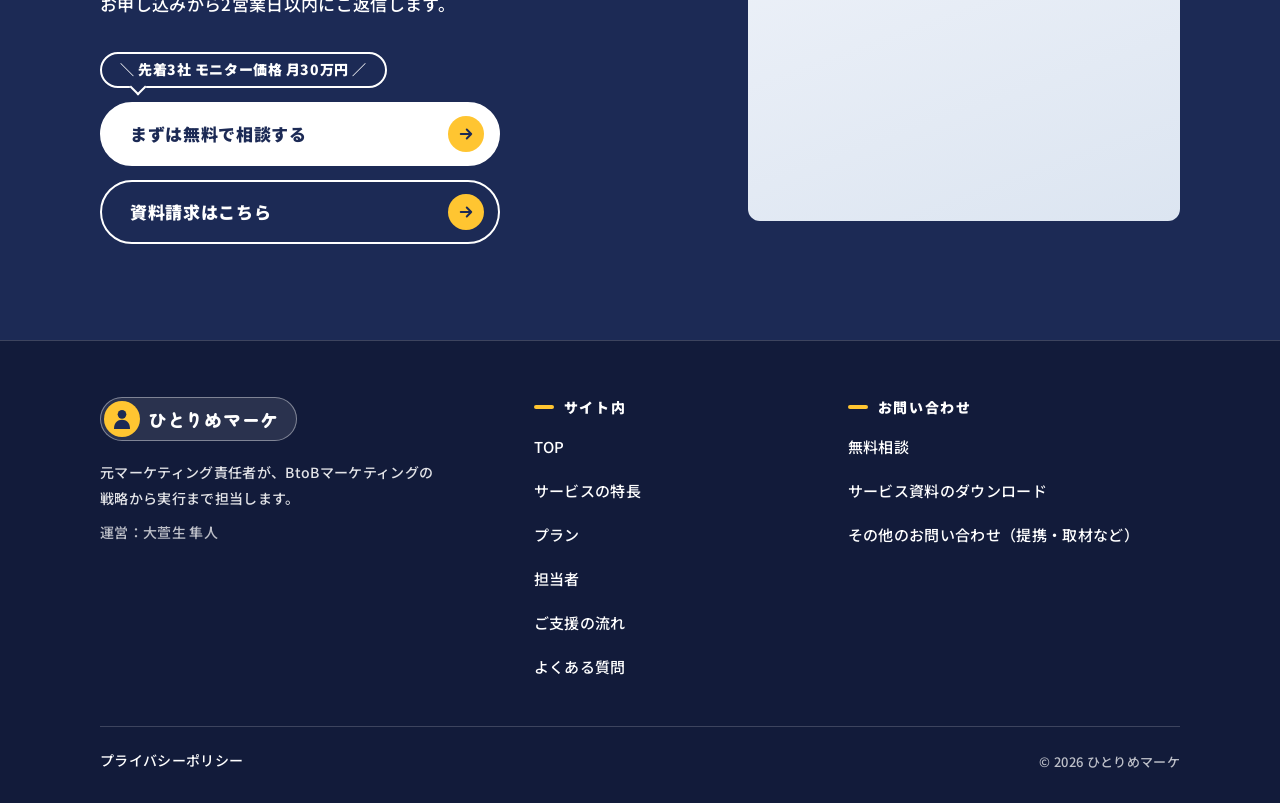
==== commit 97f7103b: "担当者欄を「私も、同じところから始めました」の文章と3つのお約束に、取り組みは写真の下へ Co-Authored-By: Claude Opus 5.5 <noreply@anthropic.com>" ====
--- a/index.html
+++ b/index.html
@@ -17,7 +17,7 @@
 <link rel="preconnect" href="https://images.unsplash.com">
 <link rel="stylesheet" href="https://fonts.googleapis.com/css2?family=Inter:ital,wght@0,700;0,900;1,900&amp;family=Noto+Sans+JP:wght@400;500;700;900&amp;display=swap">
 <link rel="stylesheet" href="https://fonts.googleapis.com/css2?family=Zen+Maru+Gothic:wght@900&amp;text=%E3%81%B2%E3%81%A8%E3%82%8A%E3%82%81%E3%83%9E%E3%83%BC%E3%82%B1&amp;display=swap">
-<link rel="stylesheet" href="css/style.css?v=a3302754">
+<link rel="stylesheet" href="css/style.css?v=2f262276">
 <script>(function(){var d=document.documentElement,w=window;if("IntersectionObserver" in w&&!(w.matchMedia&&w.matchMedia("(prefers-reduced-motion: reduce)").matches)){d.classList.add("js");w.__revealTimer=setTimeout(function(){d.classList.remove("js")},4000)}})();</script>
 <script src="js/main.js?v=3dd80797" defer></script>
 <script src="js/forms.js?v=3ba94771" defer></script>
@@ -297,7 +297,7 @@
     </div>
   </section>
 
-  <!-- 4. 担当者（背景：薄い青灰。左に写真、右に 肩書きのタグ・氏名・本文・これまで取り組んできたこと・経歴の流れ・ボタン） -->
+  <!-- 4. 担当者（背景：薄い青灰。左に写真と「これまで取り組んできたこと」、右に 肩書きのタグ・氏名・本文・3つのお約束） -->
   <section class="section section--alt" id="about" aria-labelledby="about-title">
     <div class="container">
       <div class="sec-head reveal">
@@ -316,10 +316,17 @@
           <p class="role-tag"><span>元マーケティング責任者（BtoB）</span></p>
           <p class="about__name">大萱生 隼人</p>
           <div class="about__career">
-          <p class="about__text">ニッチ業界のBtoB企業で法人営業を経験したのち、マーケティングのキャリアへ。</p>
-          <p class="about__text">社長直下でBtoBマーケティング部門を立ち上げ、マーケティング責任者として、戦略の立案から施策の実行までを担ってきました。</p>
-          <p class="about__text">2026年に独立し、一人目のマーケターとして企業のBtoBマーケティングを支えています。</p>
-          </div>
+            <p class="about__lead">マーケティングの担当者がいない。担当者はいても、手が回らない。何から始めればいいか分からない。<br>私も、同じところから始めました。</p>
+            <p class="about__text">法人営業を経てマーケティングに移り、社長直下でBtoBマーケティング部門を一人で立ち上げました。戦略を描くだけでなく、広告の運用、LPや資料づくり、展示会の集客、インサイドセールスとの連携まで、すべて自分で動かしながら、部門を6名体制のチームにしてきました。</p>
+            <p class="about__text about__text--promise">2026年に独立した今、貴社にお約束するのは3つです。</p>
+          </div>
+          <ol class="promise-list">
+            <li><span class="promise-list__num" aria-hidden="true">01</span><span>商談につながる施策に絞って、すぐに動き出すこと。</span></li>
+            <li><span class="promise-list__num" aria-hidden="true">02</span><span>戦略で終わらせず、実行までやりきること。</span></li>
+            <li><span class="promise-list__num" aria-hidden="true">03</span><span>私がいなくても回る体制を、社内に残すこと。</span></li>
+          </ol>
+        </div>
+        <div class="about__works reveal">
           <h3 class="works-title">これまで取り組んできたこと</h3>
           <ul class="check-list">
           <li><strong>戦略と設計</strong><span>過去の受注データを分析して狙う顧客を決め、BtoBマーケティングの戦略、KPI、予算を設計してきました。</span></li>
--- a/css/style.css
+++ b/css/style.css
@@ -951,3 +951,26 @@
 .scope__list { display: flex; flex-wrap: wrap; justify-content: center; gap: 8px; margin-top: 18px; }
 .scope__list li { padding: 6px 14px; background: var(--bg-alt); border-radius: 999px; font-size: 14.5px; font-weight: 700; line-height: 1.5; color: var(--navy); }
 @media (min-width: 768px) { .scope { padding: 32px 40px; } .scope__list li { font-size: 15px; } }
+
+/* 担当者：左の列に写真と「これまで取り組んできたこと」、右の列に本文。スマホは 写真 → 本文 → 取り組み の順 */
+@media (min-width: 960px) {
+  .about { grid-template-areas: "photo body" "works body"; grid-template-rows: auto 1fr; row-gap: 24px; }
+  .about__photo { grid-area: photo; position: static; }
+  .about__body { grid-area: body; }
+  .about__works { grid-area: works; }
+}
+.about__works { min-width: 0; padding: 22px 20px; background: #fff; border: 2px solid var(--navy); border-radius: 16px; }
+.about__works .works-title { margin-top: 0; font-size: 16px; }
+.about__works .check-list { gap: 12px; margin-top: 12px; }
+.about__works .check-list li { padding-left: 34px; }
+.about__works .check-list li > strong { font-size: 15px; }
+.about__works .check-list li > span { font-size: 14px; line-height: 1.8; }
+/* 本文：冒頭の悩みは太字の紺。3つのお約束は番号つきの白いカード */
+.about__lead { margin-top: 16px; padding: 14px 18px; background: #fff; border-left: 5px solid var(--yellow); border-radius: 0 10px 10px 0; font-size: 16px; font-weight: 900; line-height: 1.9; color: var(--navy); }
+@media (min-width: 768px) { .about__lead { font-size: 17px; } }
+.about__career { gap: 14px; }
+.about__text--promise { font-weight: 900; color: var(--navy); }
+.promise-list { display: grid; gap: 10px; margin-top: 12px; }
+.promise-list li { display: flex; align-items: center; gap: 14px; padding: 12px 16px; background: #fff; border-radius: 12px; font-size: 16px; font-weight: 700; line-height: 1.7; color: var(--navy); }
+.promise-list__num { flex: none; font-family: var(--font-num); font-style: italic; font-weight: 900; font-size: 18px; color: var(--navy); background: var(--yellow); border-radius: 999px; padding: 2px 10px; }
+@media (min-width: 768px) { .promise-list li { font-size: 17px; } }
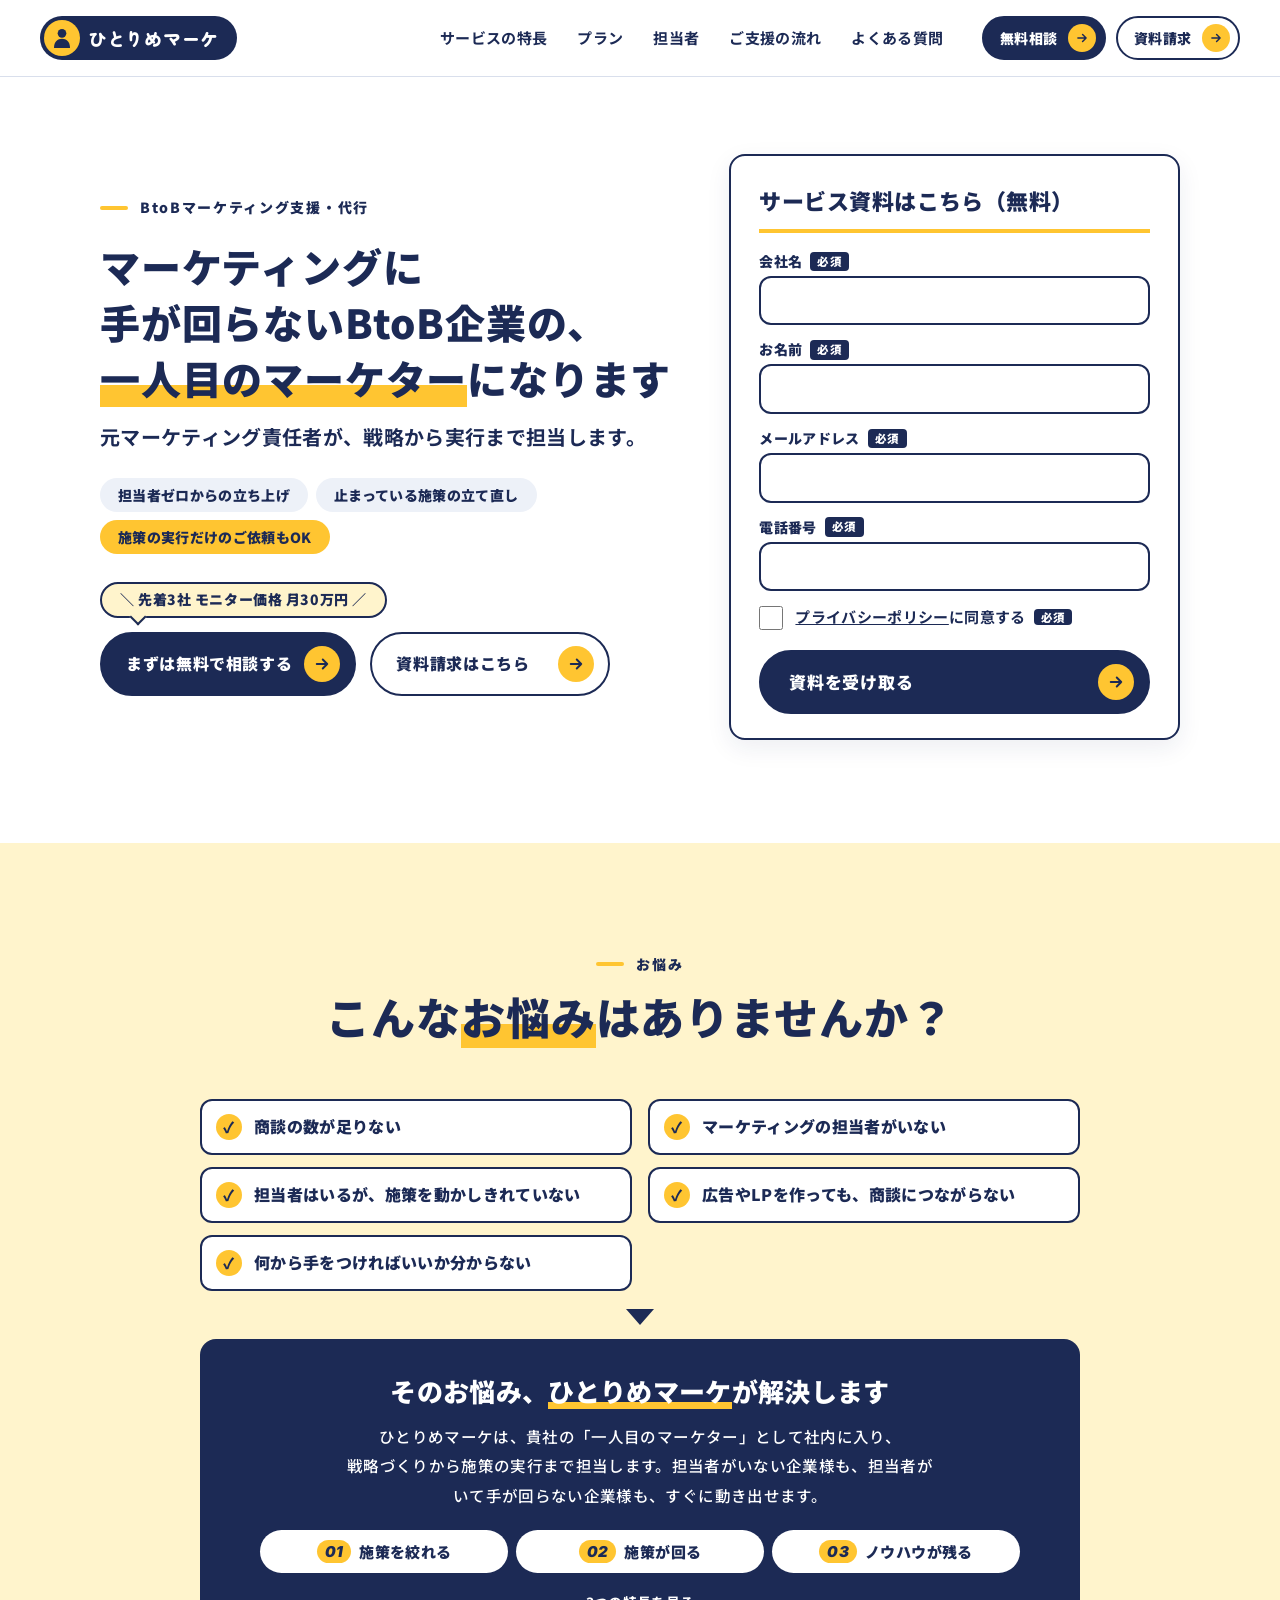
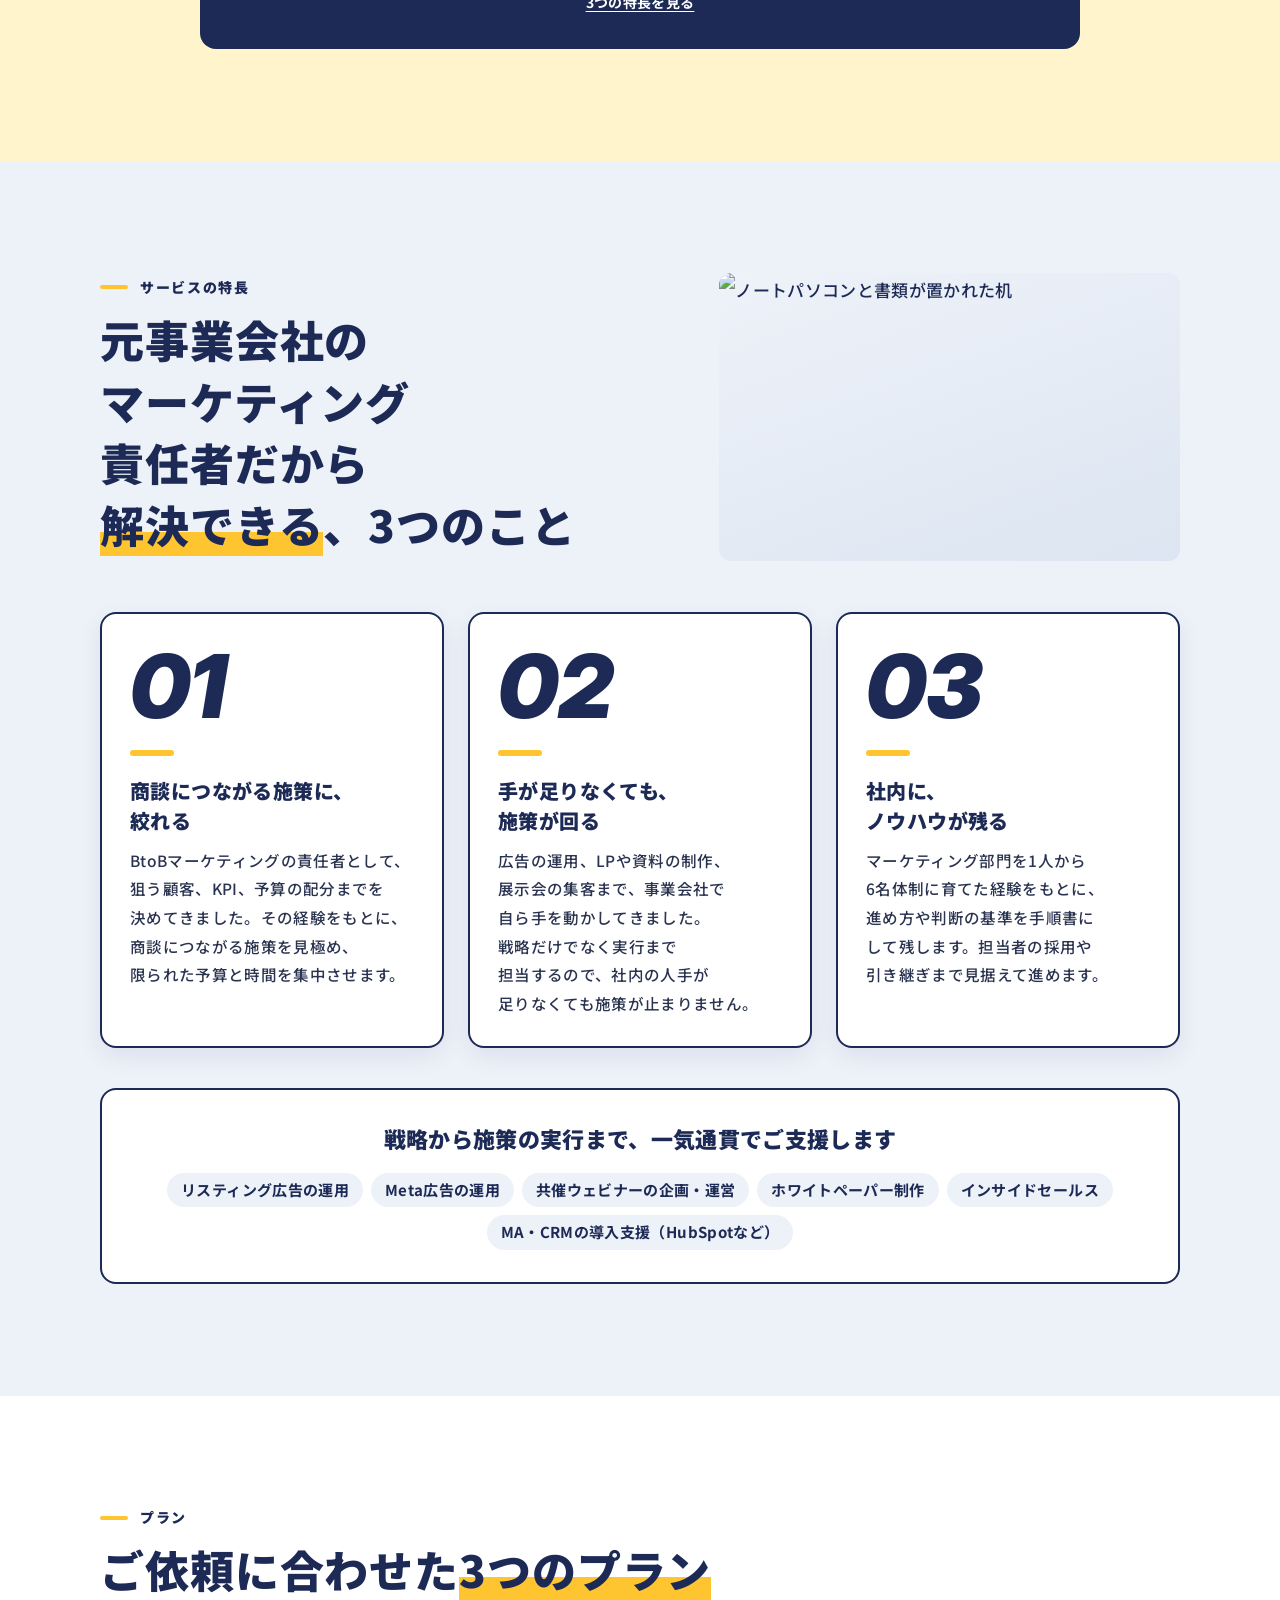
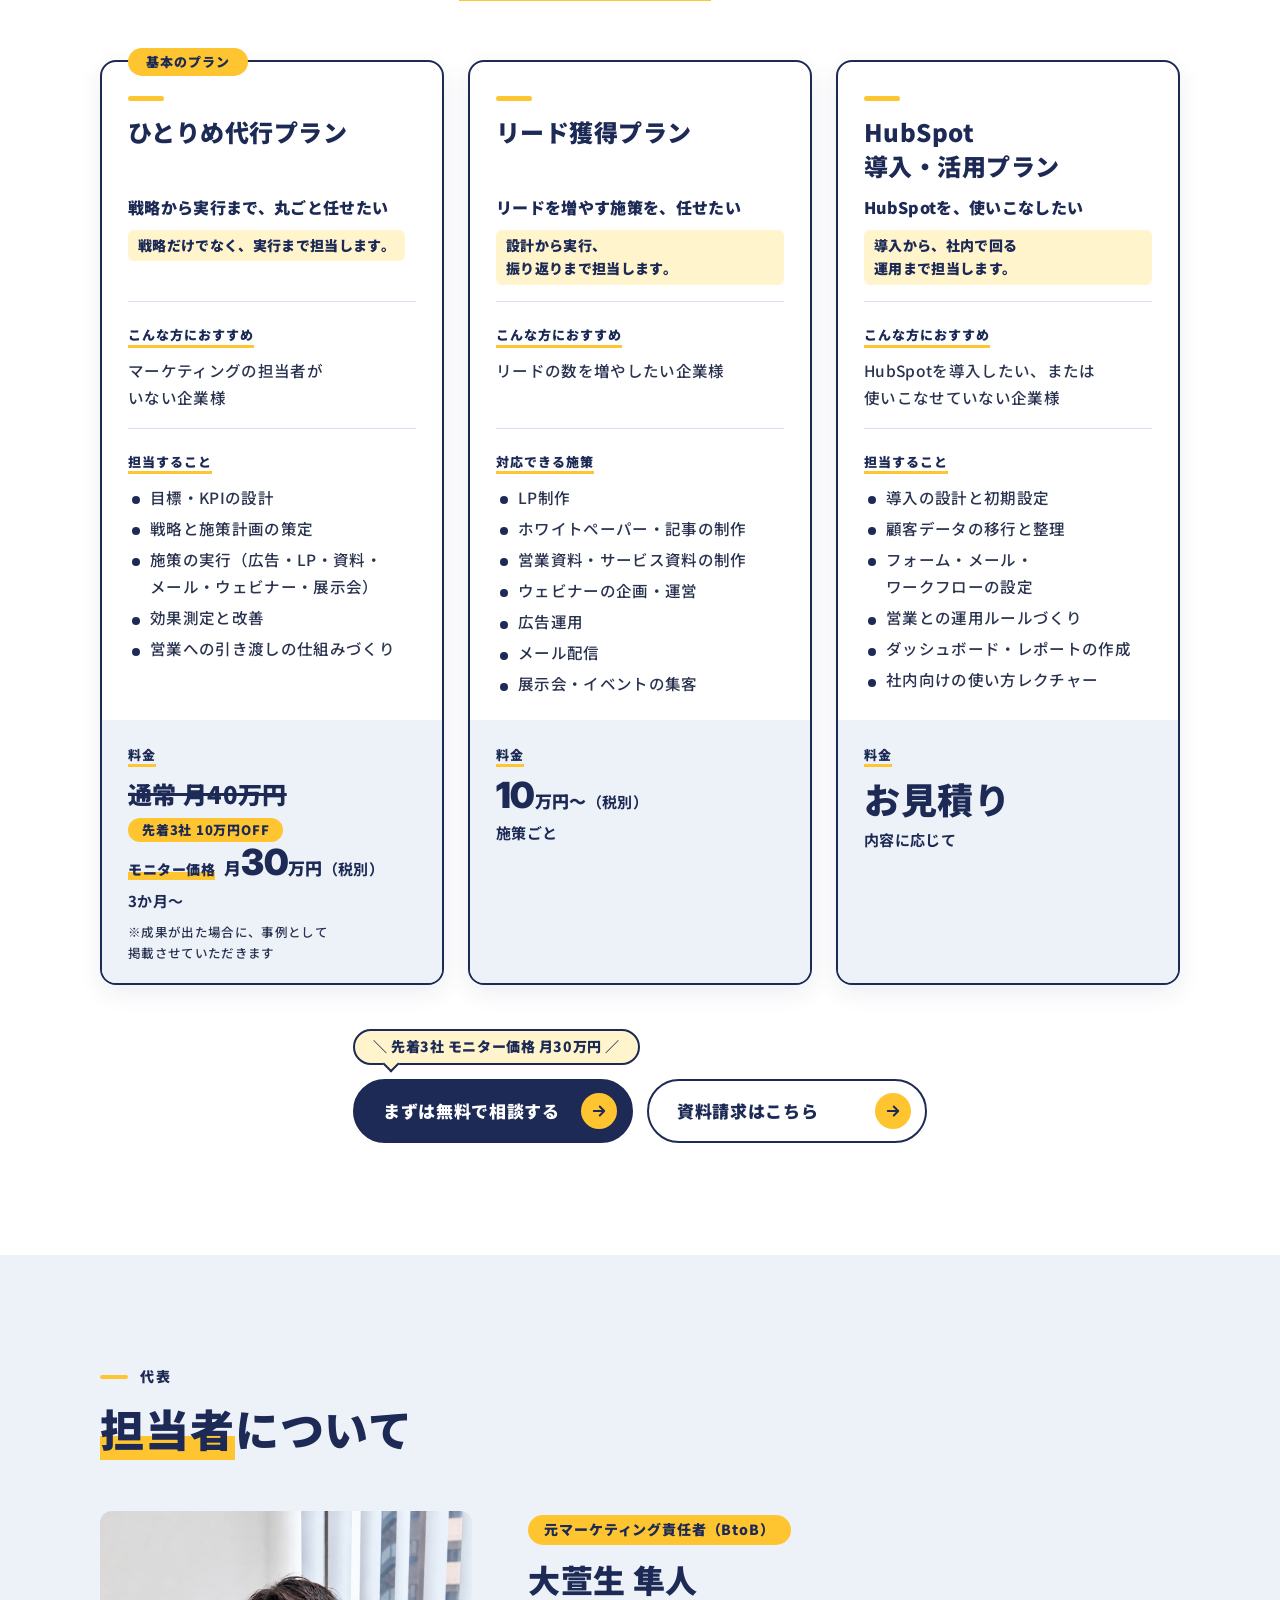
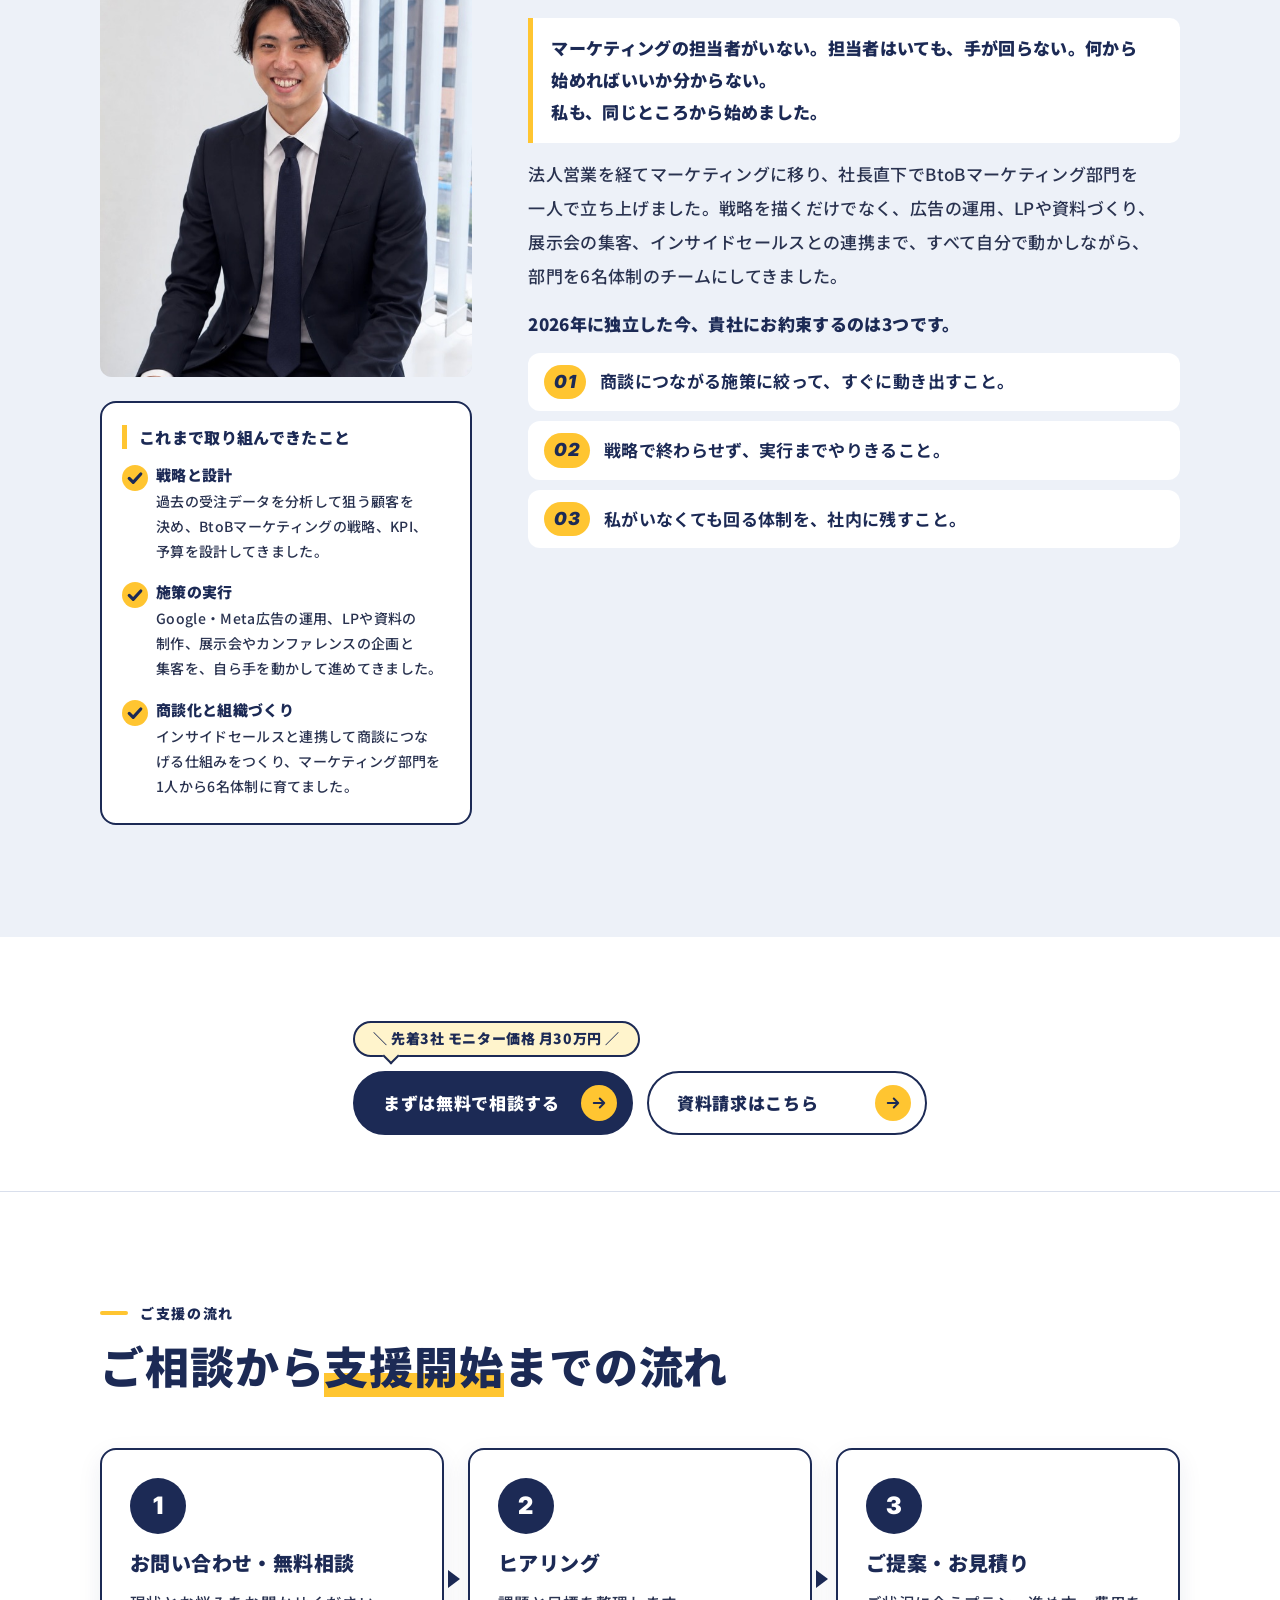
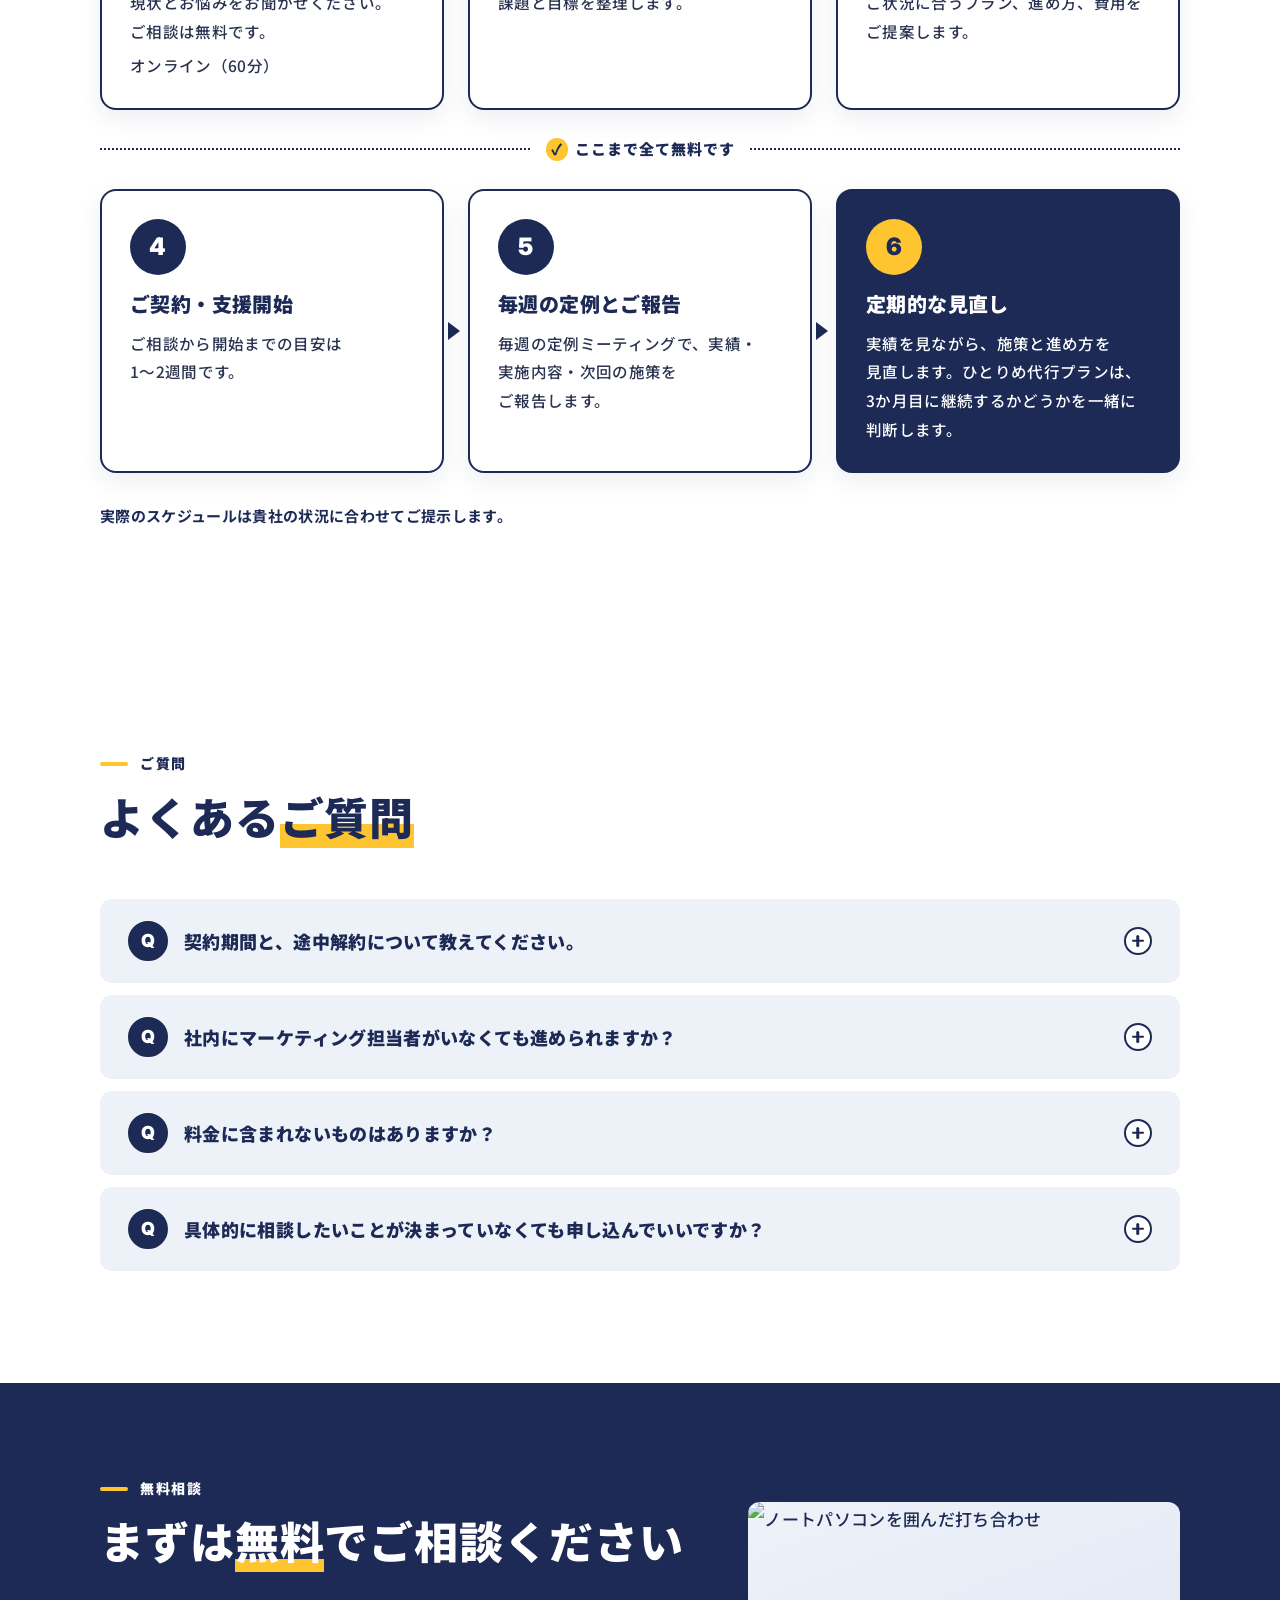
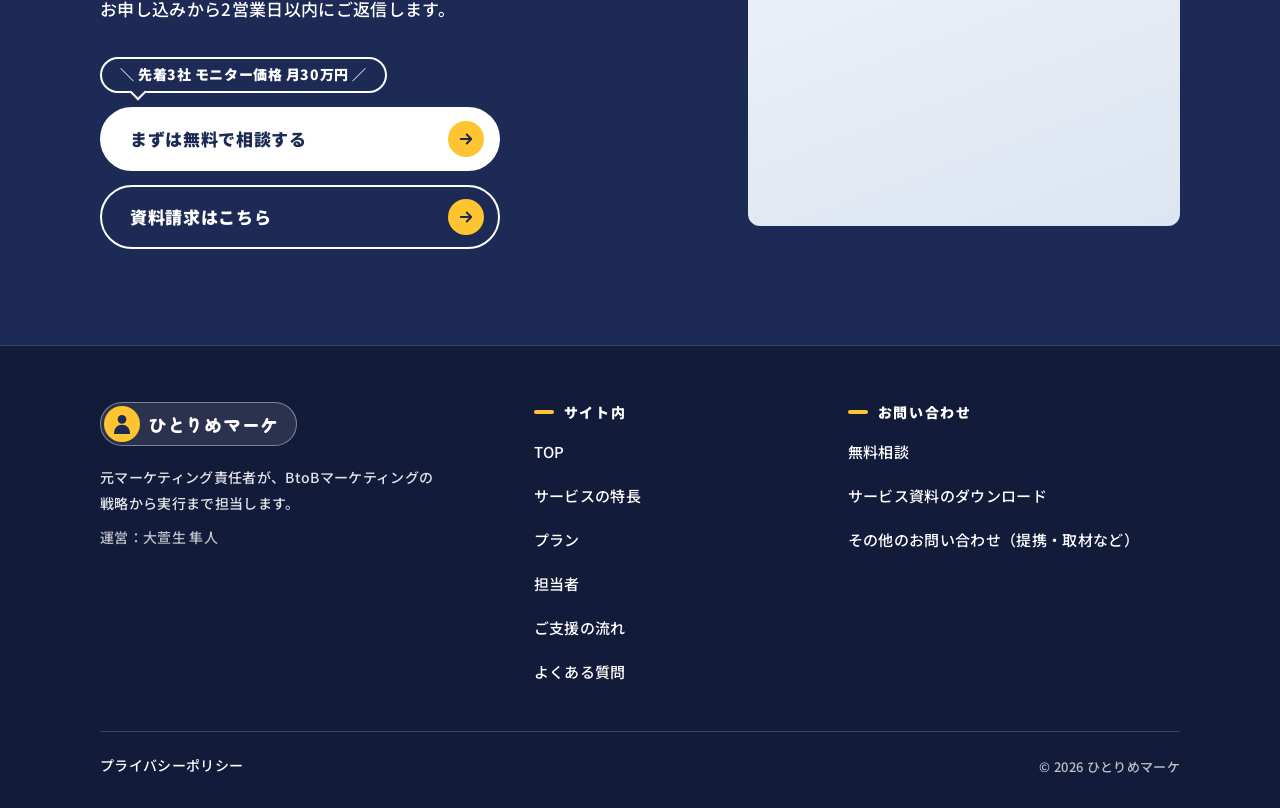
==== commit e5cdd740: "プランを、ひとりめ代行・リード獲得・HubSpot導入・活用の3つに - ひとりめサポートプランを削除 - 施策代行プランを「リード獲得プラン」に改名 - HubSpot導入・活用プランを追加（料金は" ====
--- a/index.html
+++ b/index.html
@@ -4,11 +4,11 @@
 <meta charset="utf-8">
 <meta name="viewport" content="width=device-width, initial-scale=1, viewport-fit=cover">
 <title>ひとりめマーケ｜BtoBマーケティング支援・代行｜元マーケティング責任者が戦略から実行まで</title>
-<meta name="description" content="元マーケティング責任者が、BtoBマーケティングの戦略から実行まで担当します。ひとりめ代行プラン、ひとりめサポートプラン、施策代行プランからお選びいただけます。施策の実行だけのご依頼も承ります。ご相談は無料です。">
+<meta name="description" content="元マーケティング責任者が、BtoBマーケティングの戦略から実行まで担当します。ひとりめ代行プラン、リード獲得プラン、HubSpot導入・活用プランからお選びいただけます。施策の実行だけのご依頼も承ります。ご相談は無料です。">
 <meta property="og:type" content="website">
 <meta property="og:site_name" content="ひとりめマーケ">
 <meta property="og:title" content="ひとりめマーケ｜BtoBマーケティング支援・代行｜元マーケティング責任者が戦略から実行まで">
-<meta property="og:description" content="元マーケティング責任者が、BtoBマーケティングの戦略から実行まで担当します。ひとりめ代行プラン、ひとりめサポートプラン、施策代行プランからお選びいただけます。施策の実行だけのご依頼も承ります。ご相談は無料です。">
+<meta property="og:description" content="元マーケティング責任者が、BtoBマーケティングの戦略から実行まで担当します。ひとりめ代行プラン、リード獲得プラン、HubSpot導入・活用プランからお選びいただけます。施策の実行だけのご依頼も承ります。ご相談は無料です。">
 <meta property="og:locale" content="ja_JP">
 <meta name="twitter:card" content="summary">
 <link rel="icon" type="image/svg+xml" href="data:image/svg+xml,%3Csvg%20xmlns%3D%27http%3A//www.w3.org/2000/svg%27%20viewBox%3D%270%200%2032%2032%27%3E%3Ccircle%20cx%3D%2716%27%20cy%3D%2716%27%20r%3D%2716%27%20fill%3D%27%23FFC531%27/%3E%3Ccircle%20cx%3D%2716%27%20cy%3D%2711%27%20r%3D%275%27%20fill%3D%27%231C2A55%27/%3E%3Cpath%20d%3D%27M7%2026%20C7%2019%2011%2016.5%2016%2016.5%20C21%2016.5%2025%2019%2025%2026%20Z%27%20fill%3D%27%231C2A55%27/%3E%3C/svg%3E">
@@ -228,41 +228,14 @@
           </div>
         </li>
         <li class="card plan-card" id="plan-2">
-          <h3><span class="phrase">ひとりめサポートプラン</span></h3>
+          <h3><span class="phrase">リード獲得プラン</span></h3>
           <div class="plan-card__head">
-            <p class="plan-card__lead">社内の担当者を、支えてほしい</p>
+            <p class="plan-card__lead">リードを増やす施策を、任せたい</p>
+            <p class="plan-card__note">設計から実行、振り返りまで担当します。</p>
           </div>
           <div class="plan-card__sec plan-card__for">
             <p class="k-label">こんな方におすすめ</p>
-            <p>担当者が1人いる（兼任を含む）企業様</p>
-          </div>
-          <div class="plan-card__sec plan-card__does">
-            <p class="k-label">担当すること</p>
-            <ul class="dot-list">
-              <li>目標・KPIの設計</li>
-              <li>施策の優先順位づけ</li>
-              <li>計画と制作物のレビュー</li>
-              <li>毎週の定例とチャット相談</li>
-              <li>担当者の育成</li>
-            </ul>
-          </div>
-          <div class="plan-card__bottom">
-            <div class="plan-card__sec">
-              <p class="k-label">料金</p>
-              <p class="plan-price"><span class="plan-price__amt">月<span class="big">15</span>万円〜<span class="plan-price__tax">（税別）</span></span></p>
-              <p class="plan-price__sub"><span class="nw">3か月</span>〜</p>
-            </div>
-          </div>
-        </li>
-        <li class="card plan-card" id="plan-3">
-          <h3><span class="phrase">施策代行プラン</span></h3>
-          <div class="plan-card__head">
-            <p class="plan-card__lead">必要な施策だけ、頼みたい</p>
-            <p class="plan-card__note">設計から実行、振り返りまで担当します。</p>
-          </div>
-          <div class="plan-card__sec plan-card__for">
-            <p class="k-label">こんな方におすすめ</p>
-            <p>やりたい施策が決まっている企業様</p>
+            <p>リードの数を増やしたい企業様</p>
           </div>
           <div class="plan-card__sec plan-card__does">
             <p class="k-label">対応できる施策</p>
@@ -284,6 +257,35 @@
             </div>
           </div>
         </li>
+        <li class="card plan-card" id="plan-3">
+          <h3><span class="phrase">HubSpot</span><span class="phrase">導入・活用プラン</span></h3>
+          <div class="plan-card__head">
+            <p class="plan-card__lead">HubSpotを、使いこなしたい</p>
+            <p class="plan-card__note">導入から、社内で回る運用まで担当します。</p>
+          </div>
+          <div class="plan-card__sec plan-card__for">
+            <p class="k-label">こんな方におすすめ</p>
+            <p>HubSpotを導入したい、または使いこなせていない企業様</p>
+          </div>
+          <div class="plan-card__sec plan-card__does">
+            <p class="k-label">担当すること</p>
+            <ul class="dot-list">
+              <li>導入の設計と初期設定</li>
+              <li>顧客データの移行と整理</li>
+              <li>フォーム・メール・ワークフローの設定</li>
+              <li>営業との運用ルールづくり</li>
+              <li>ダッシュボード・レポートの作成</li>
+              <li>社内向けの使い方レクチャー</li>
+            </ul>
+          </div>
+          <div class="plan-card__bottom">
+            <div class="plan-card__sec">
+              <p class="k-label">料金</p>
+              <p class="plan-price"><span class="plan-price__amt plan-price__amt--quote">お見積り</span></p>
+              <p class="plan-price__sub">内容に応じて</p>
+            </div>
+          </div>
+        </li>
       </ul>
       <div class="plans-cta">
         <div class="cta-set cta-set--center">
@@ -387,7 +389,7 @@
         <li class="card step step--goal">
           <span class="num-badge" aria-hidden="true">6</span>
           <h3>定期的な見直し</h3>
-          <p>実績を見ながら、施策と進め方を見直します。ひとりめ代行プランとひとりめサポートプランは、<span class="nw">3か月</span>目に継続するかどうかを一緒に判断します。</p>
+          <p>実績を見ながら、施策と進め方を見直します。ひとりめ代行プランは、<span class="nw">3か月</span>目に継続するかどうかを一緒に判断します。</p>
         </li>
       </ol>
       <p class="step-note reveal">実際のスケジュールは貴社の状況に合わせてご提示します。</p>
@@ -404,7 +406,7 @@
       <div class="qa-list reveal">
         <details class="qa">
           <summary class="qa__q"><span class="qa__badge" aria-hidden="true">Q</span><h3><span class="phrase">契約期間と、</span><span class="phrase">途中解約について</span><span class="phrase">教えてください。</span></h3><span class="qa__icon" aria-hidden="true"></span></summary>
-          <div class="qa__a"><span class="qa__badge qa__badge--a" aria-hidden="true">A</span><p>ひとりめ代行プランとひとりめサポートプランは、最初の<span class="nw">3か月</span>を最低期間とし、<span class="nw">4か月</span>目以降は<span class="nw">1か月</span>ごとに更新できます。最初の<span class="nw">3か月</span>の途中での解約は、原則としてお受けしていません。施策代行プランは、施策ごとのご契約です。</p></div>
+          <div class="qa__a"><span class="qa__badge qa__badge--a" aria-hidden="true">A</span><p>ひとりめ代行プランは、最初の<span class="nw">3か月</span>を最低期間とし、<span class="nw">4か月</span>目以降は<span class="nw">1か月</span>ごとに更新できます。最初の<span class="nw">3か月</span>の途中での解約は、原則としてお受けしていません。リード獲得プランは施策ごと、HubSpot導入・活用プランは内容に応じてご契約いただけます。</p></div>
         </details>
         <details class="qa">
           <summary class="qa__q"><span class="qa__badge" aria-hidden="true">Q</span><h3><span class="phrase">社内に</span><span class="phrase">マーケティング担当者が</span><span class="phrase">いなくても</span><span class="phrase">進められますか？</span></h3><span class="qa__icon" aria-hidden="true"></span></summary>
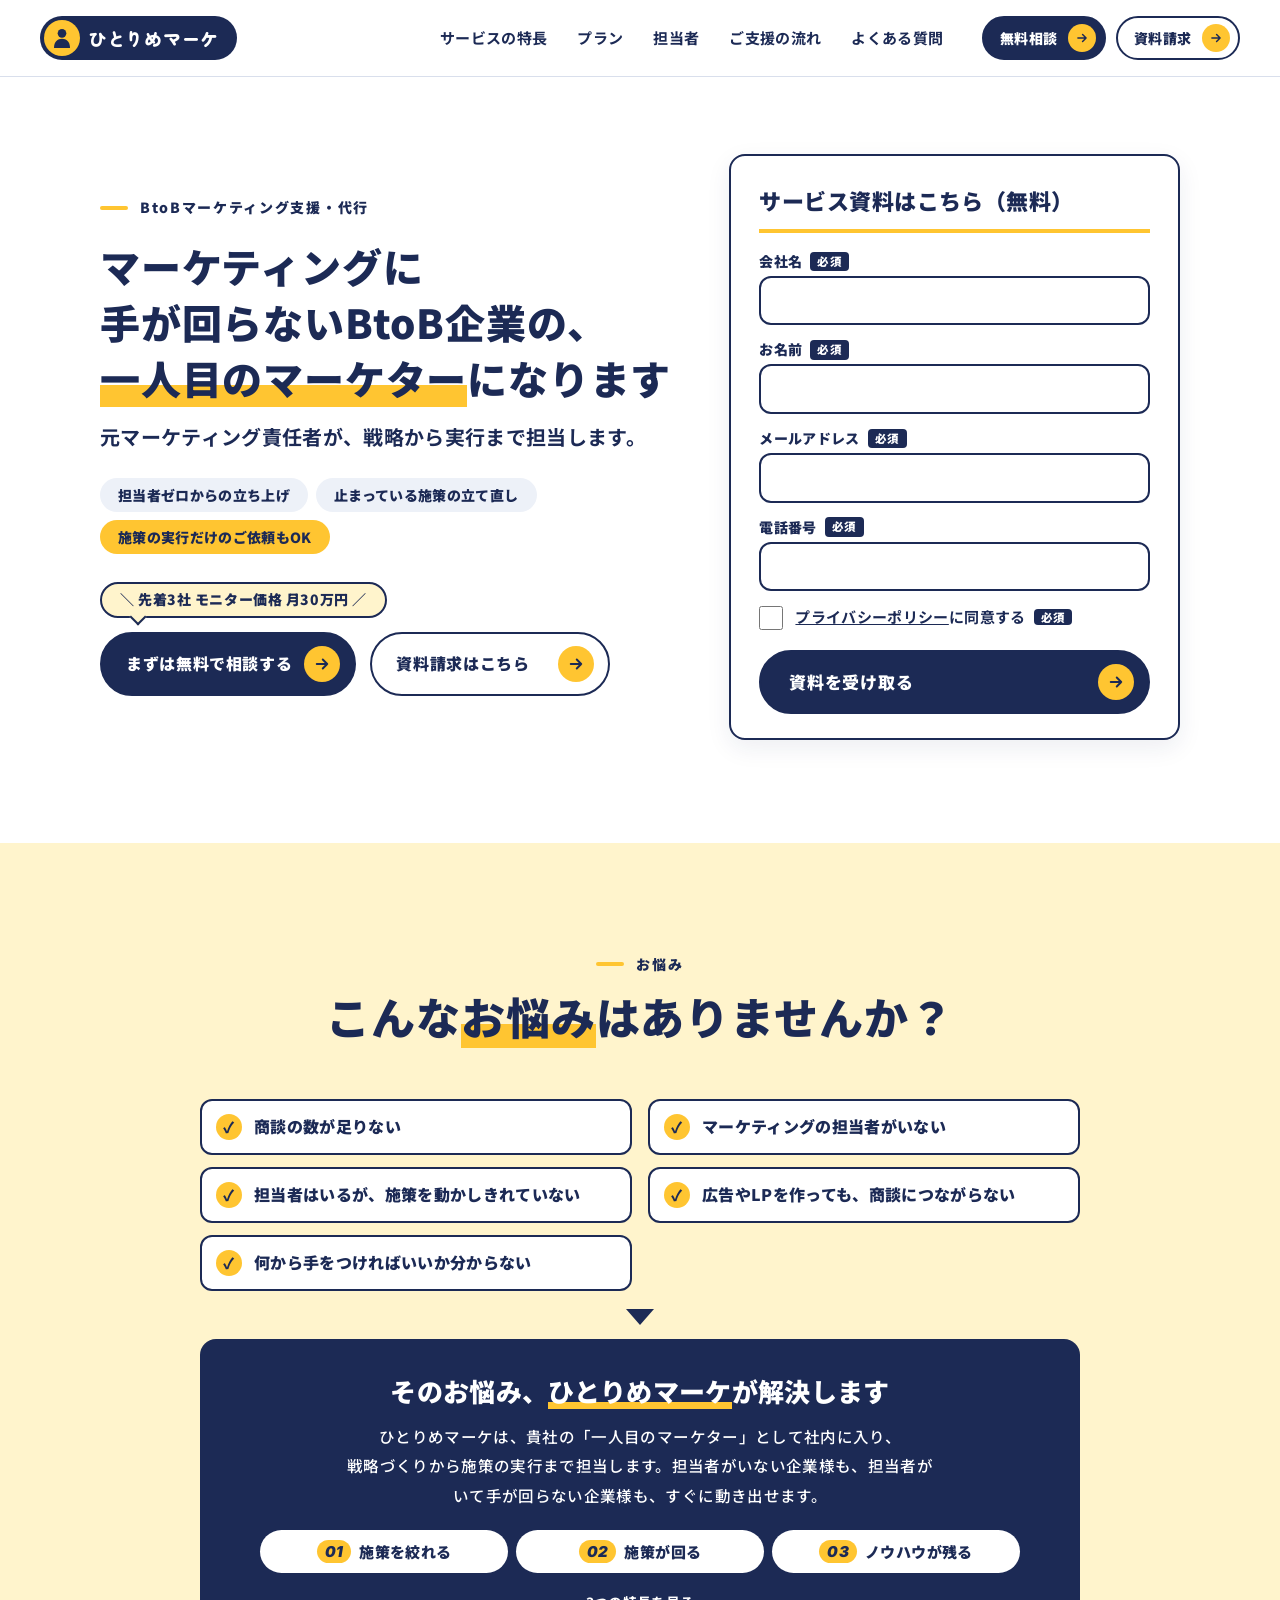
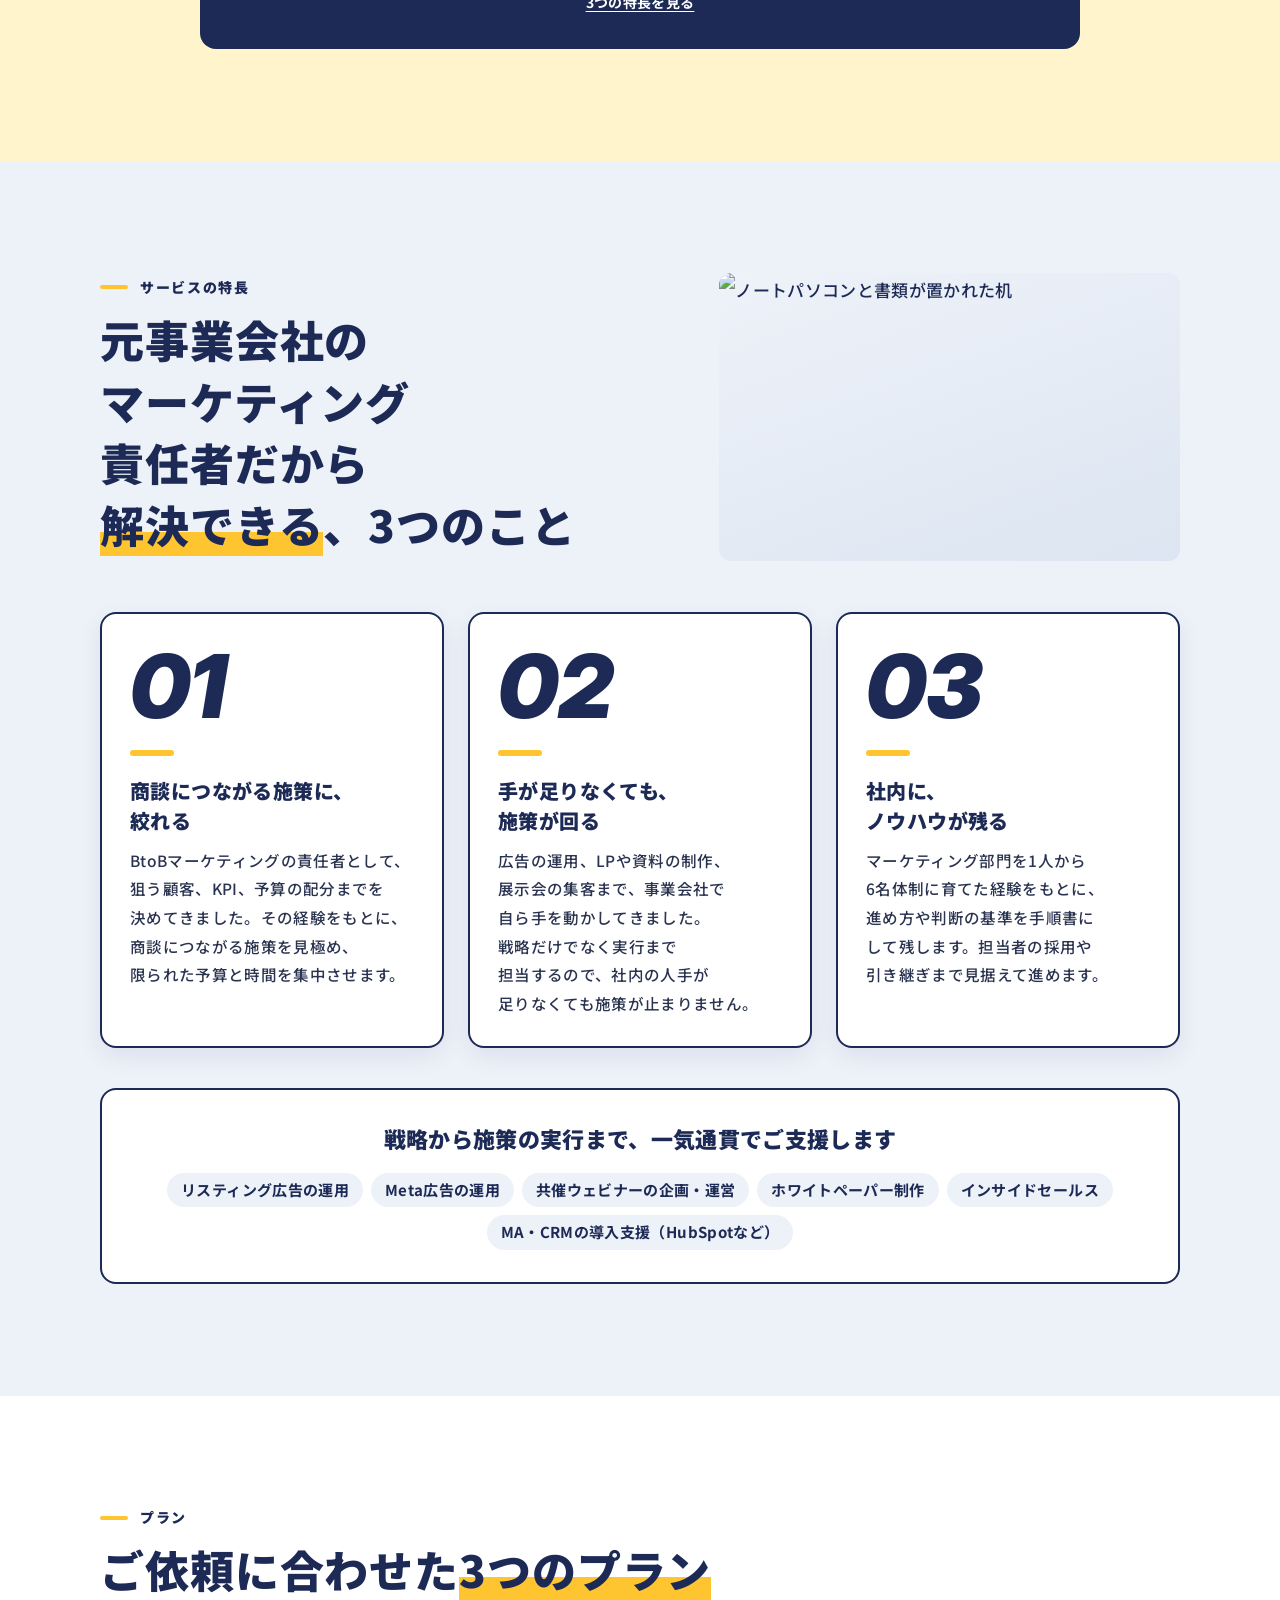
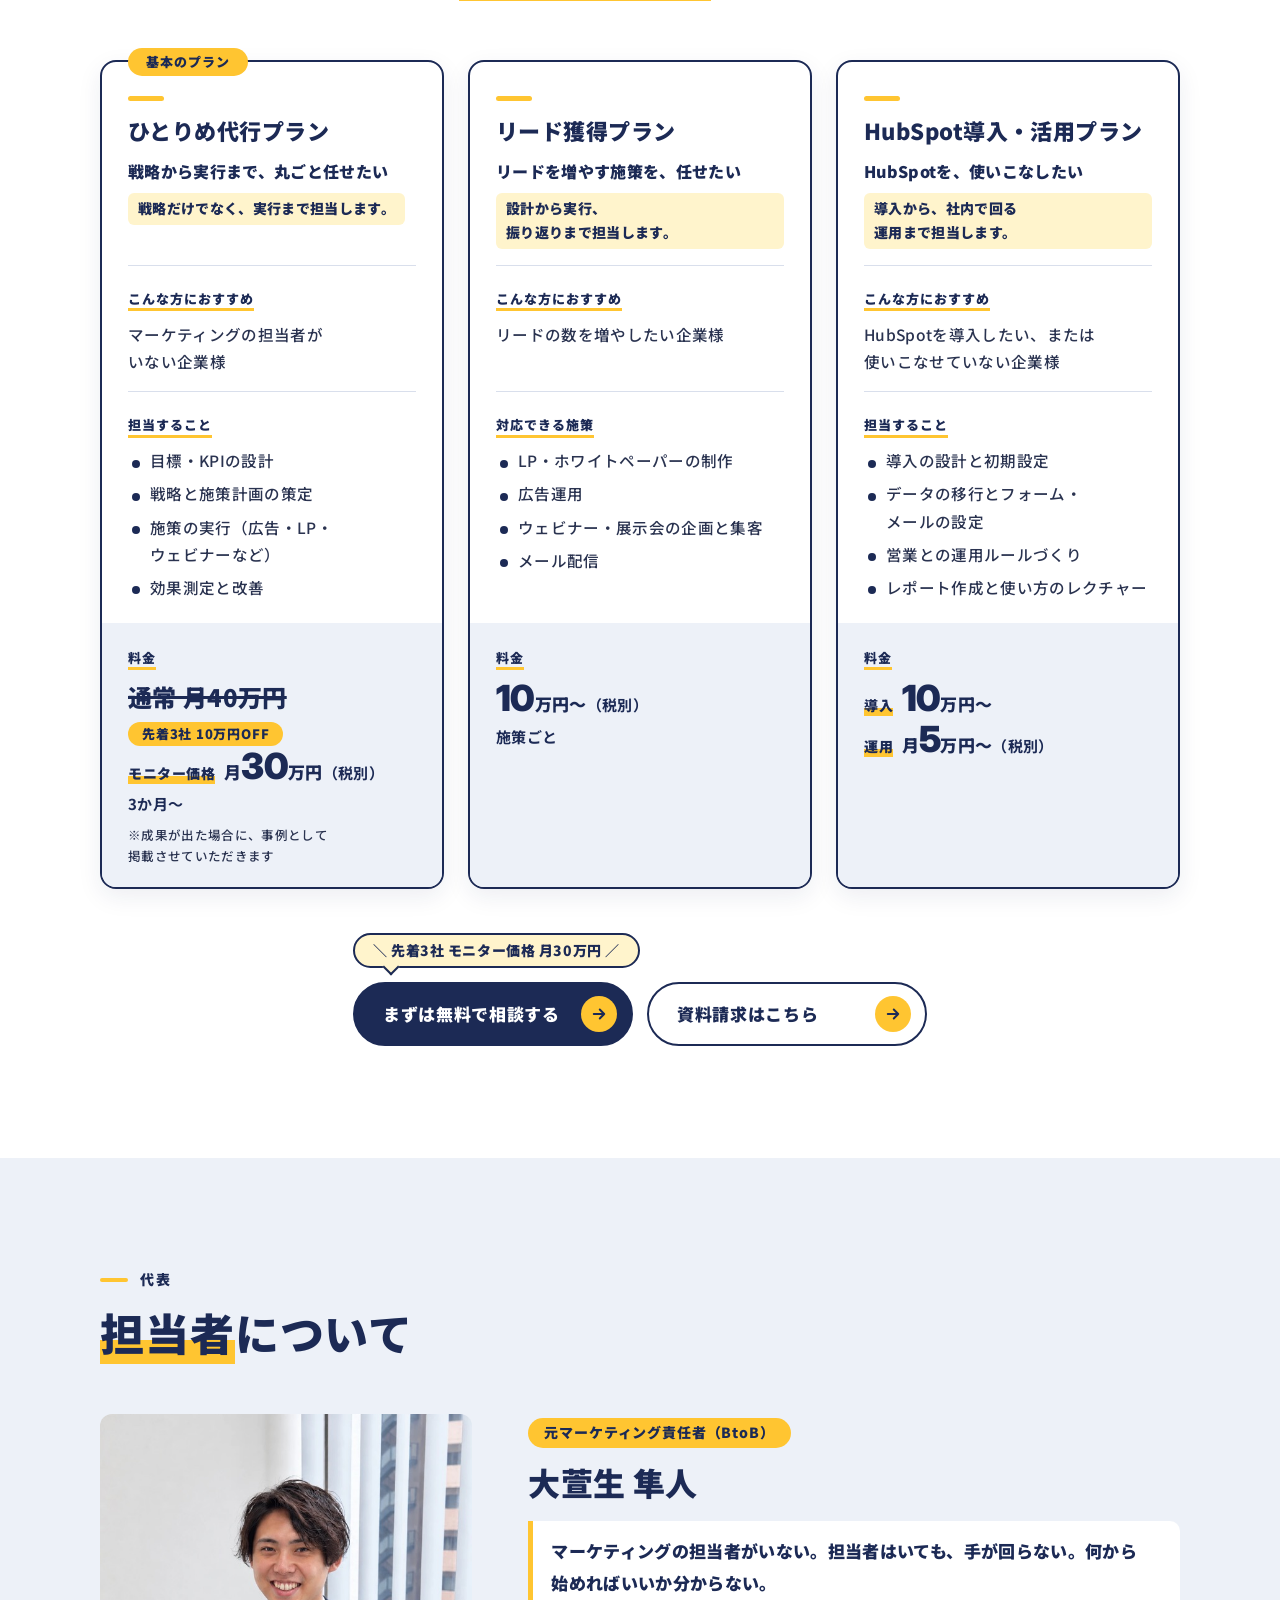
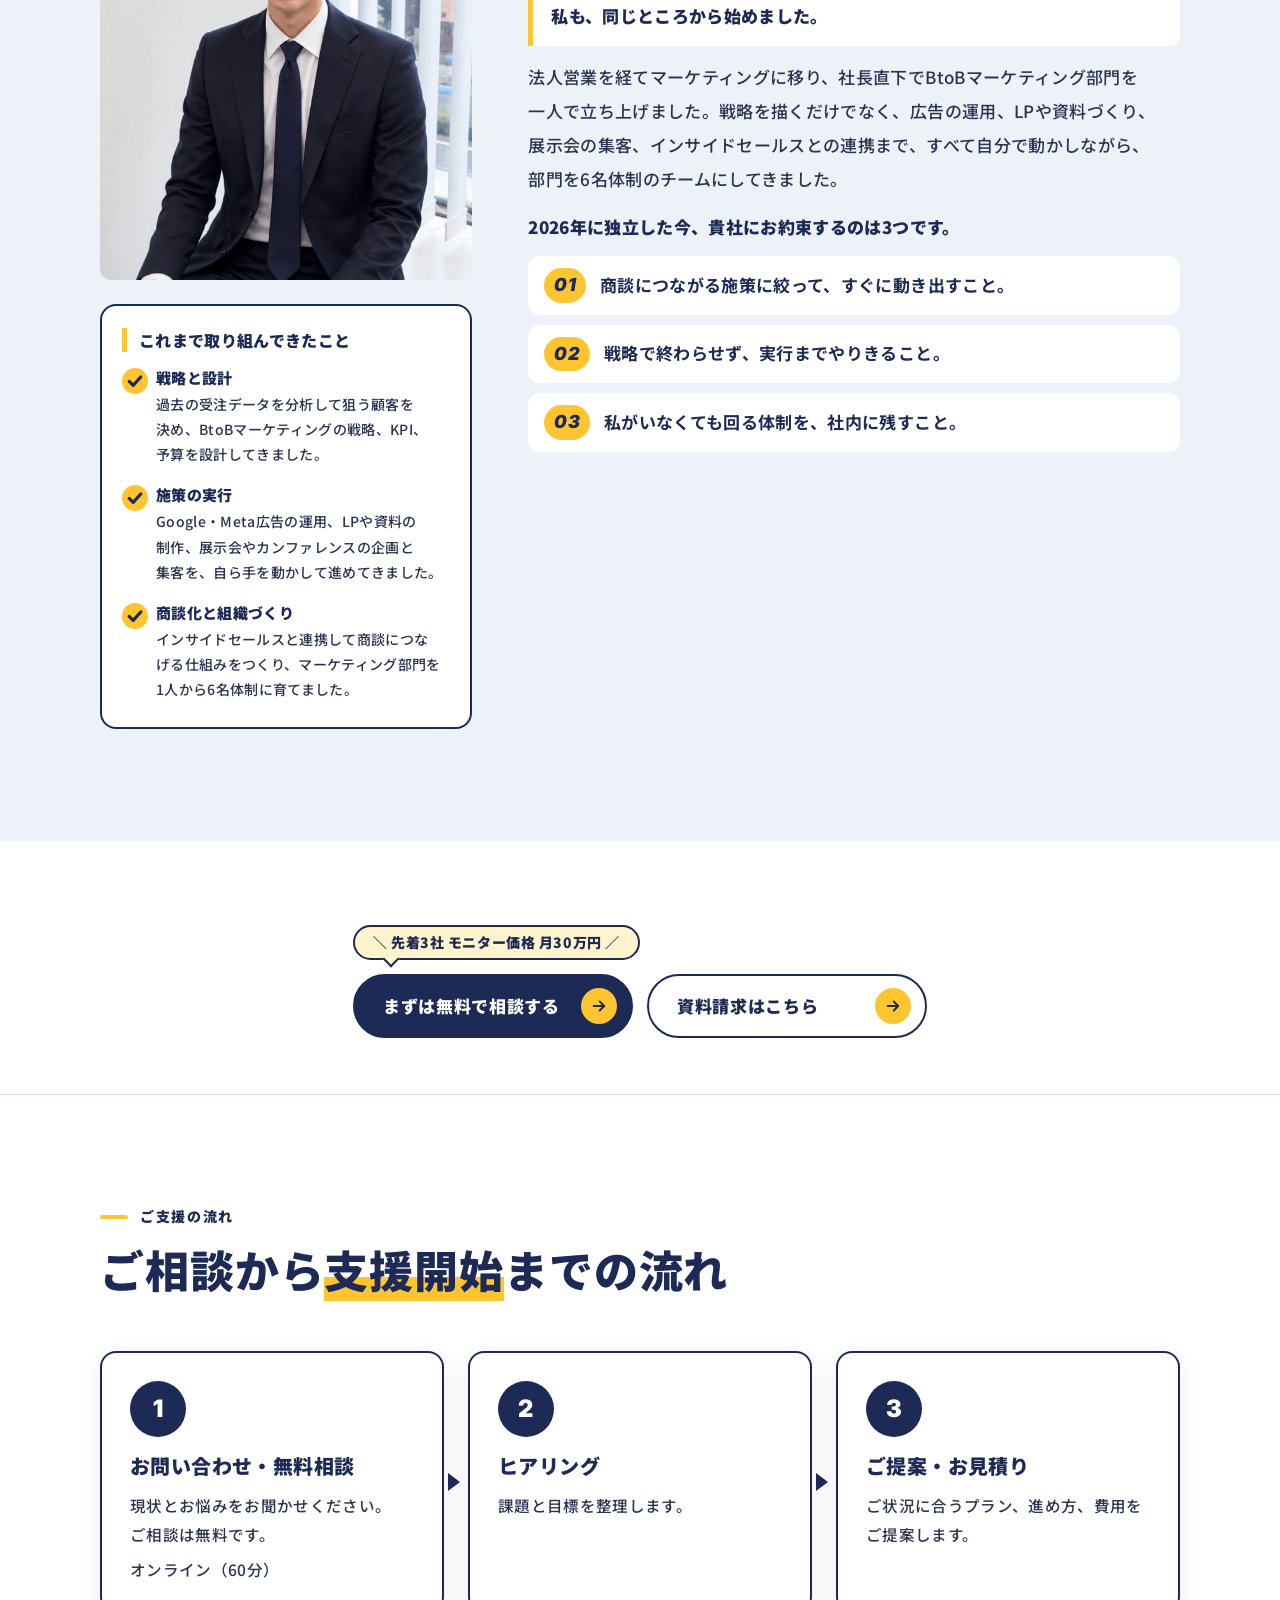
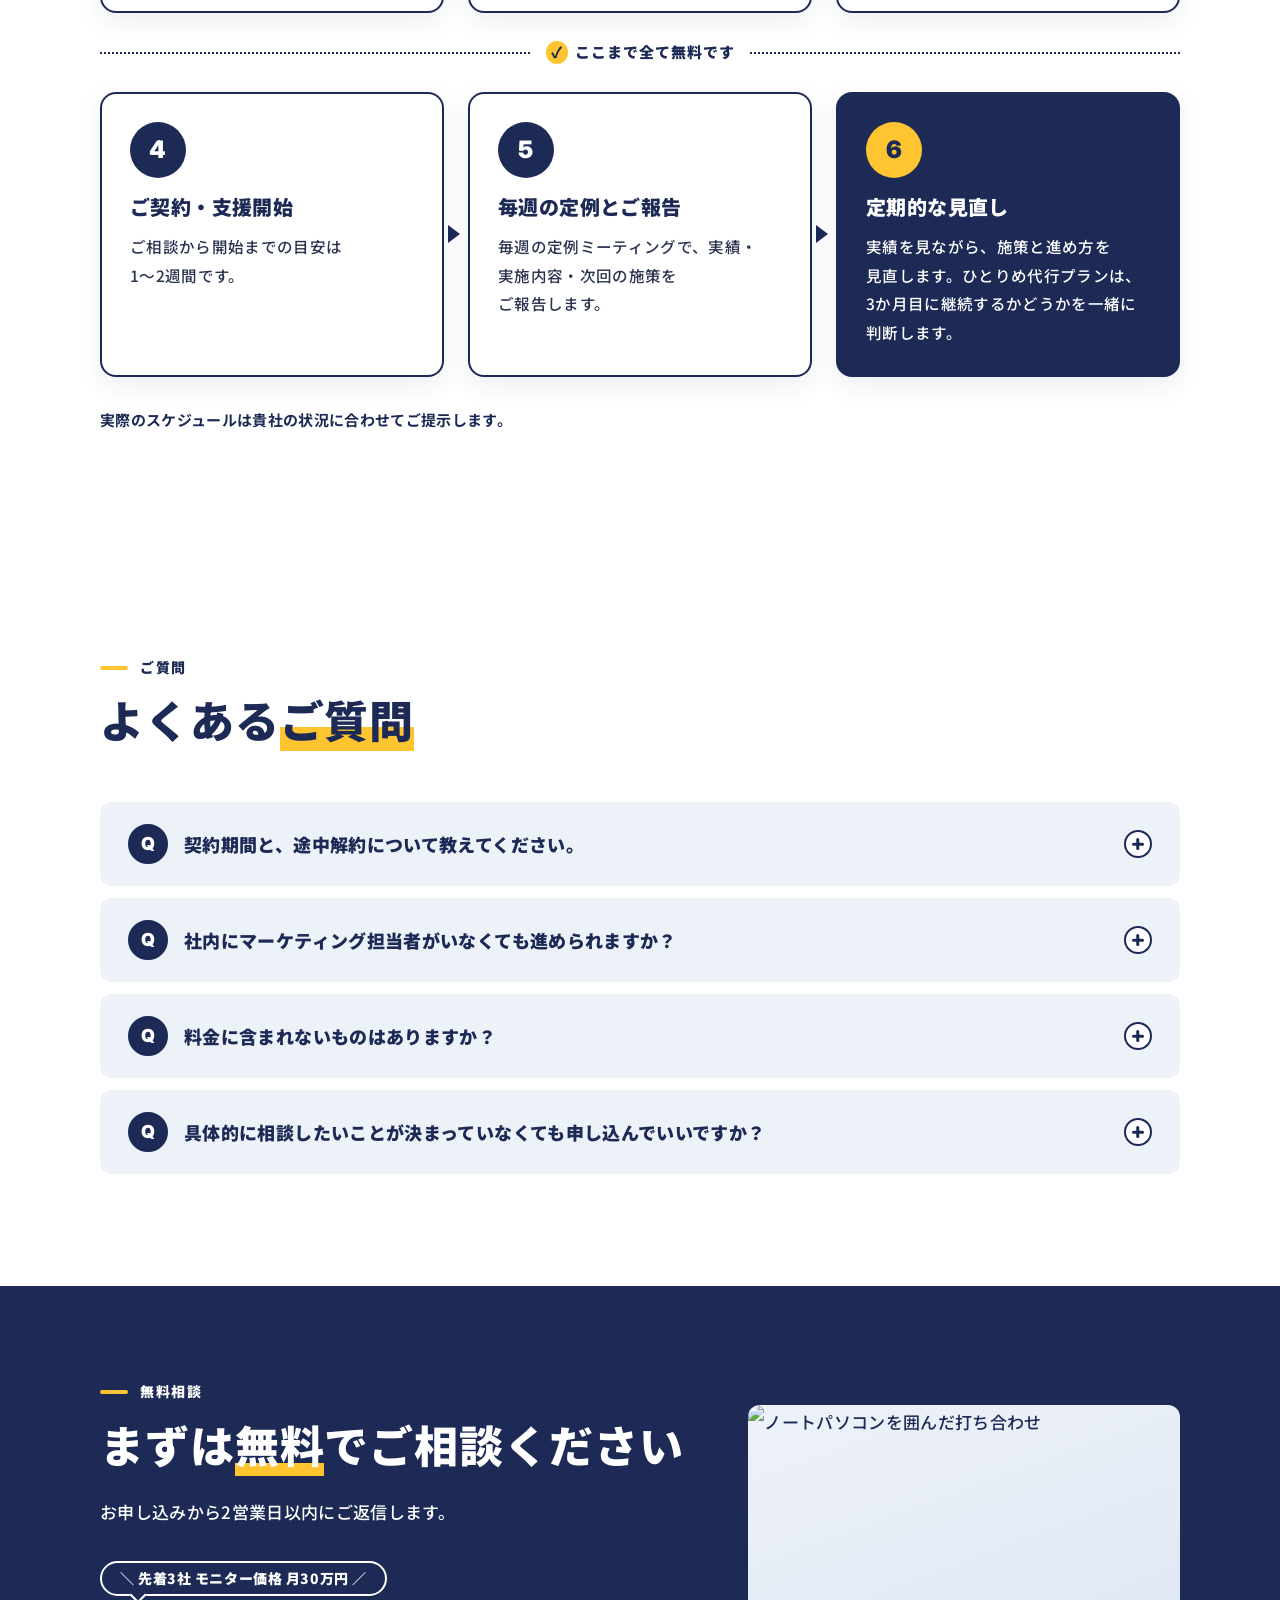
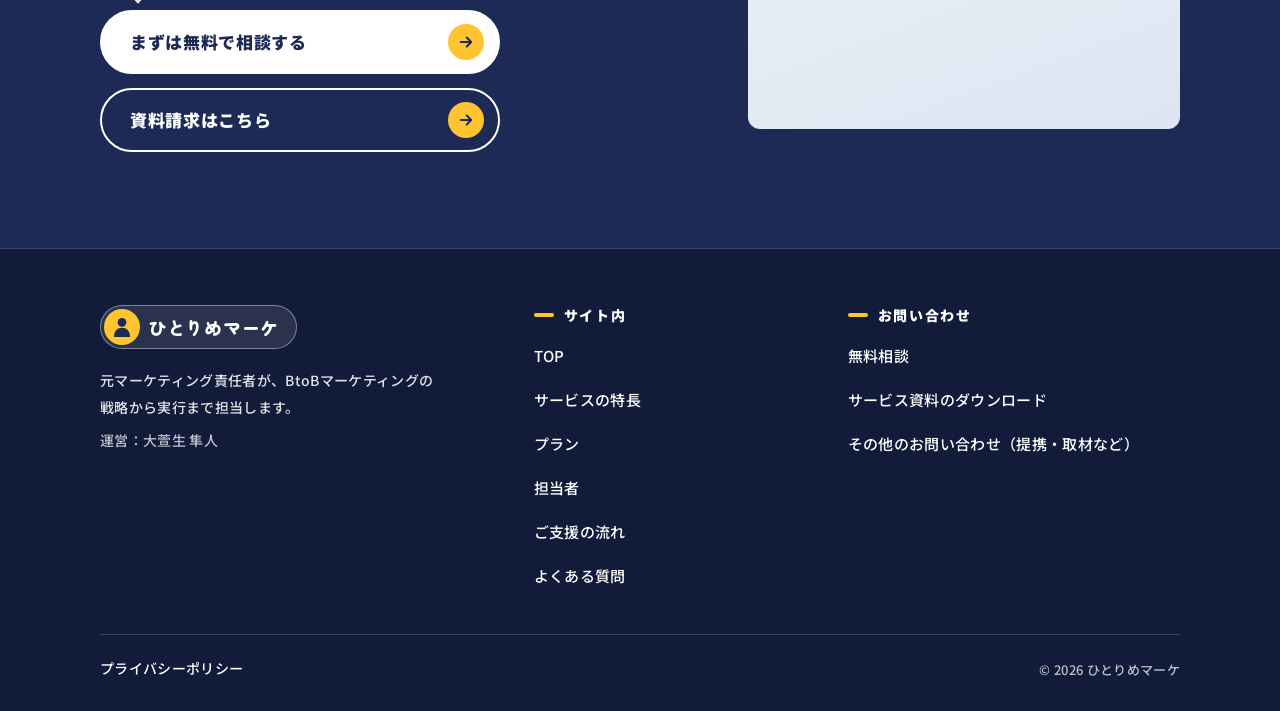
==== commit ea1ce425: "プランを見やすく：名前を1行に、担当することを4つに、HubSpotは導入10万円〜・運用月5万円〜 Co-Authored-By: Claude Opus 5.5 <noreply@anthropi" ====
--- a/index.html
+++ b/index.html
@@ -17,7 +17,7 @@
 <link rel="preconnect" href="https://images.unsplash.com">
 <link rel="stylesheet" href="https://fonts.googleapis.com/css2?family=Inter:ital,wght@0,700;0,900;1,900&amp;family=Noto+Sans+JP:wght@400;500;700;900&amp;display=swap">
 <link rel="stylesheet" href="https://fonts.googleapis.com/css2?family=Zen+Maru+Gothic:wght@900&amp;text=%E3%81%B2%E3%81%A8%E3%82%8A%E3%82%81%E3%83%9E%E3%83%BC%E3%82%B1&amp;display=swap">
-<link rel="stylesheet" href="css/style.css?v=2f262276">
+<link rel="stylesheet" href="css/style.css?v=df5fdb90">
 <script>(function(){var d=document.documentElement,w=window;if("IntersectionObserver" in w&&!(w.matchMedia&&w.matchMedia("(prefers-reduced-motion: reduce)").matches)){d.classList.add("js");w.__revealTimer=setTimeout(function(){d.classList.remove("js")},4000)}})();</script>
 <script src="js/main.js?v=3dd80797" defer></script>
 <script src="js/forms.js?v=3ba94771" defer></script>
@@ -213,9 +213,8 @@
             <ul class="dot-list">
               <li>目標・KPIの設計</li>
               <li>戦略と施策計画の策定</li>
-              <li>施策の実行（広告・LP・資料・メール・ウェビナー・展示会）</li>
+              <li>施策の実行（広告・LP・ウェビナーなど）</li>
               <li>効果測定と改善</li>
-              <li>営業への引き渡しの仕組みづくり</li>
             </ul>
           </div>
           <div class="plan-card__bottom">
@@ -240,13 +239,10 @@
           <div class="plan-card__sec plan-card__does">
             <p class="k-label">対応できる施策</p>
             <ul class="dot-list">
-              <li>LP制作</li>
-              <li>ホワイトペーパー・記事の制作</li>
-              <li>営業資料・サービス資料の制作</li>
-              <li>ウェビナーの企画・運営</li>
+              <li>LP・ホワイトペーパーの制作</li>
               <li>広告運用</li>
+              <li>ウェビナー・展示会の企画と集客</li>
               <li>メール配信</li>
-              <li>展示会・イベントの集客</li>
             </ul>
           </div>
           <div class="plan-card__bottom">
@@ -258,7 +254,7 @@
           </div>
         </li>
         <li class="card plan-card" id="plan-3">
-          <h3><span class="phrase">HubSpot</span><span class="phrase">導入・活用プラン</span></h3>
+          <h3><span class="phrase">HubSpot導入・活用プラン</span></h3>
           <div class="plan-card__head">
             <p class="plan-card__lead">HubSpotを、使いこなしたい</p>
             <p class="plan-card__note">導入から、社内で回る運用まで担当します。</p>
@@ -271,18 +267,16 @@
             <p class="k-label">担当すること</p>
             <ul class="dot-list">
               <li>導入の設計と初期設定</li>
-              <li>顧客データの移行と整理</li>
-              <li>フォーム・メール・ワークフローの設定</li>
+              <li>データの移行とフォーム・メールの設定</li>
               <li>営業との運用ルールづくり</li>
-              <li>ダッシュボード・レポートの作成</li>
-              <li>社内向けの使い方レクチャー</li>
+              <li>レポート作成と使い方のレクチャー</li>
             </ul>
           </div>
           <div class="plan-card__bottom">
             <div class="plan-card__sec">
               <p class="k-label">料金</p>
-              <p class="plan-price"><span class="plan-price__amt plan-price__amt--quote">お見積り</span></p>
-              <p class="plan-price__sub">内容に応じて</p>
+              <p class="plan-price plan-price--split"><span class="plan-price__k">導入</span> <span class="plan-price__amt"><span class="big">10</span>万円〜</span></p>
+              <p class="plan-price plan-price--split"><span class="plan-price__k">運用</span> <span class="plan-price__amt">月<span class="big">5</span>万円〜<span class="plan-price__tax">（税別）</span></span></p>
             </div>
           </div>
         </li>
--- a/css/style.css
+++ b/css/style.css
@@ -974,3 +974,10 @@
 .promise-list li { display: flex; align-items: center; gap: 14px; padding: 12px 16px; background: #fff; border-radius: 12px; font-size: 16px; font-weight: 700; line-height: 1.7; color: var(--navy); }
 .promise-list__num { flex: none; font-family: var(--font-num); font-style: italic; font-weight: 900; font-size: 18px; color: var(--navy); background: var(--yellow); border-radius: 999px; padding: 2px 10px; }
 @media (min-width: 768px) { .promise-list li { font-size: 17px; } }
+
+/* プラン名は1行に（HubSpot導入・活用プランが折れないよう少し小さく）。担当することは4項目に絞り、余白を広めに */
+.plan-card h3 { font-size: clamp(18px, 5.6vw, 23px); white-space: nowrap; }
+@media (min-width: 1024px) { .plan-card h3 { font-size: clamp(18px, 1.85vw, 22px); } }
+.plan-card .dot-list { gap: 6px; }
+/* 料金を「導入／運用」の2段で出すとき */
+.plan-price--split + .plan-price--split { margin-top: 4px; }
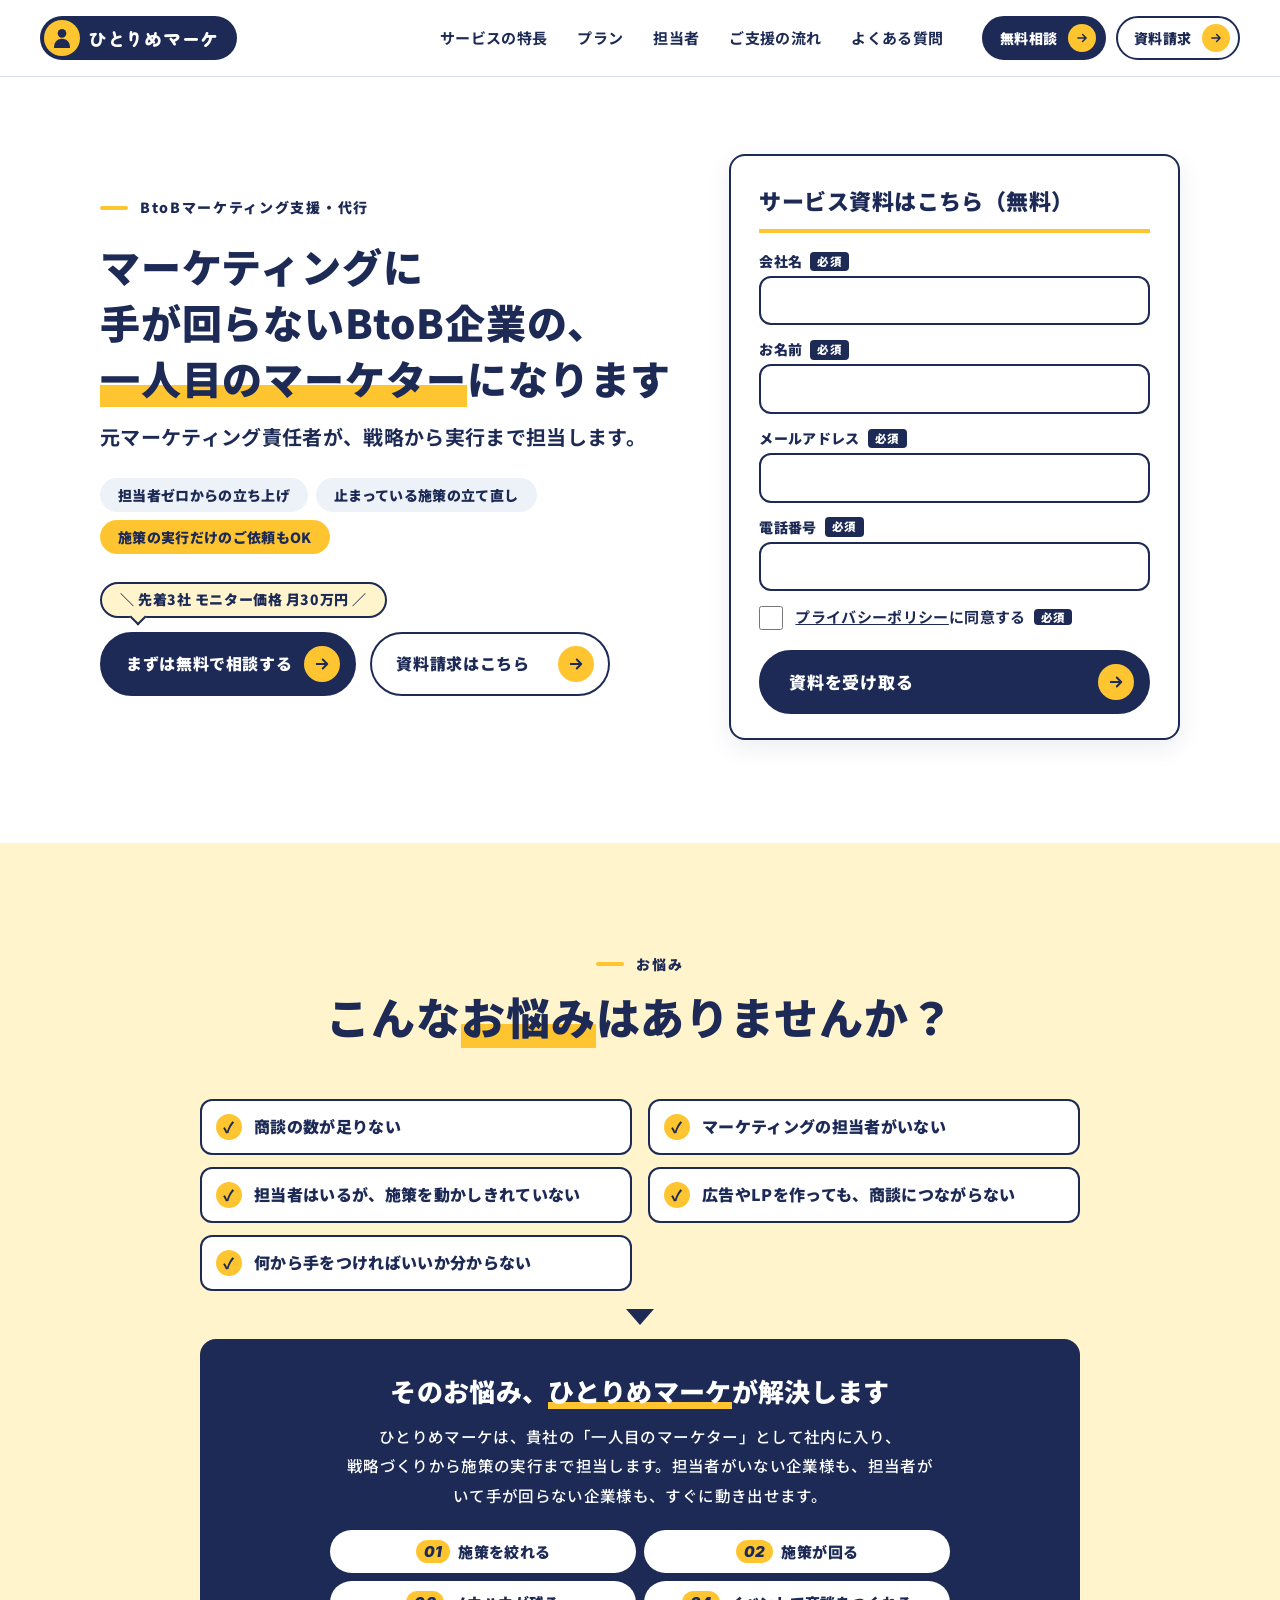
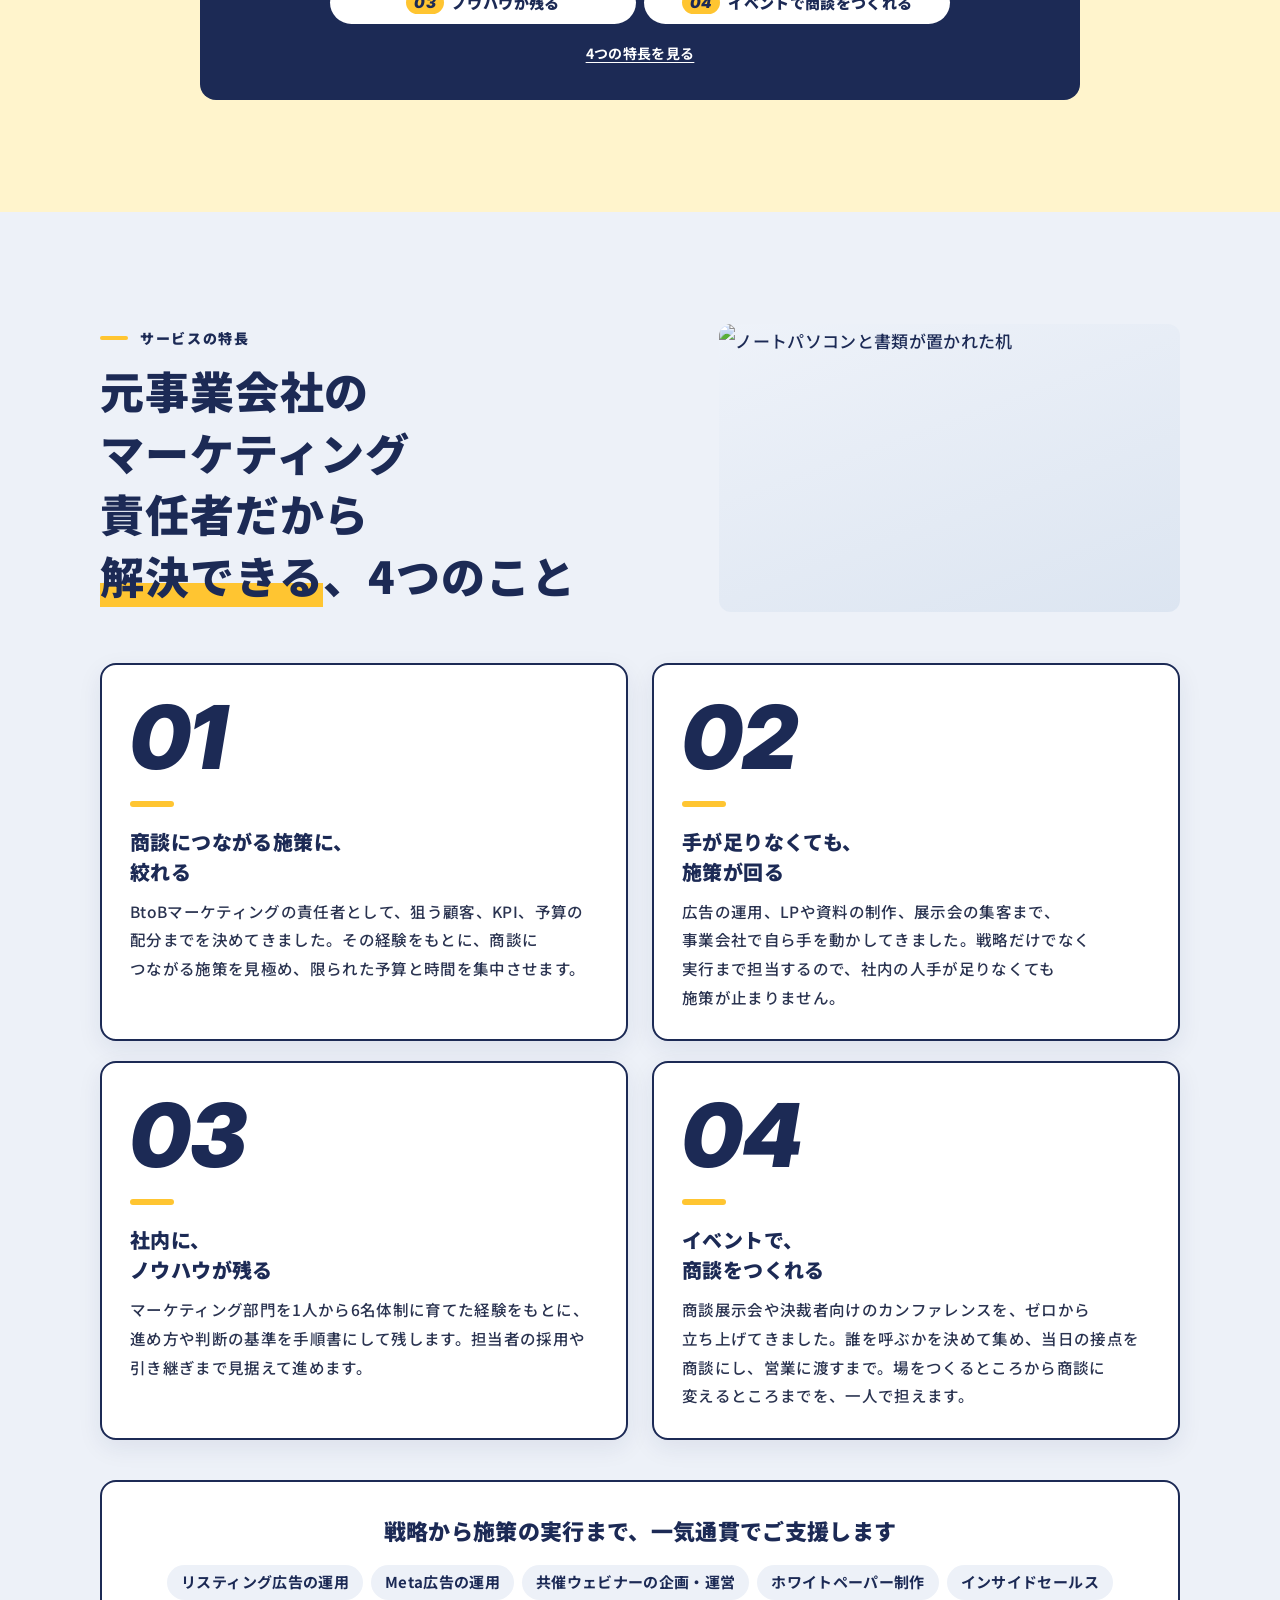
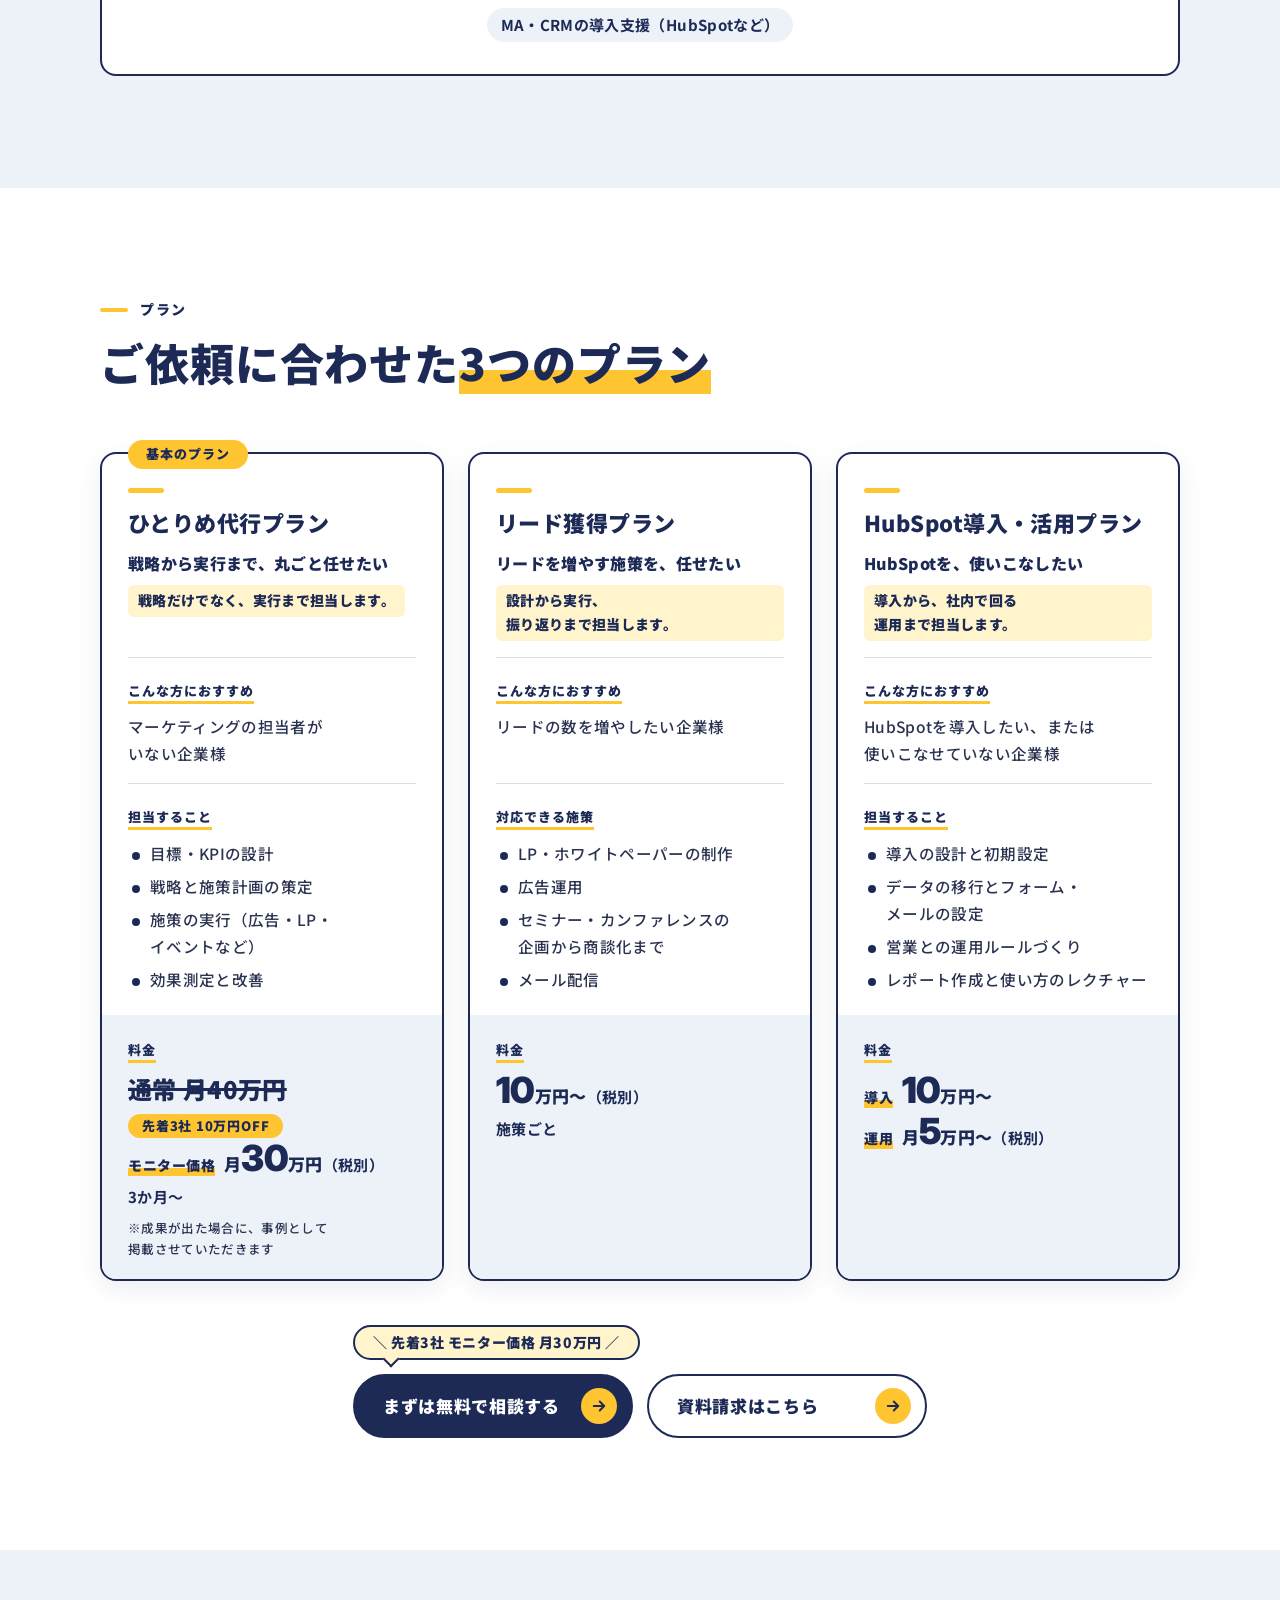
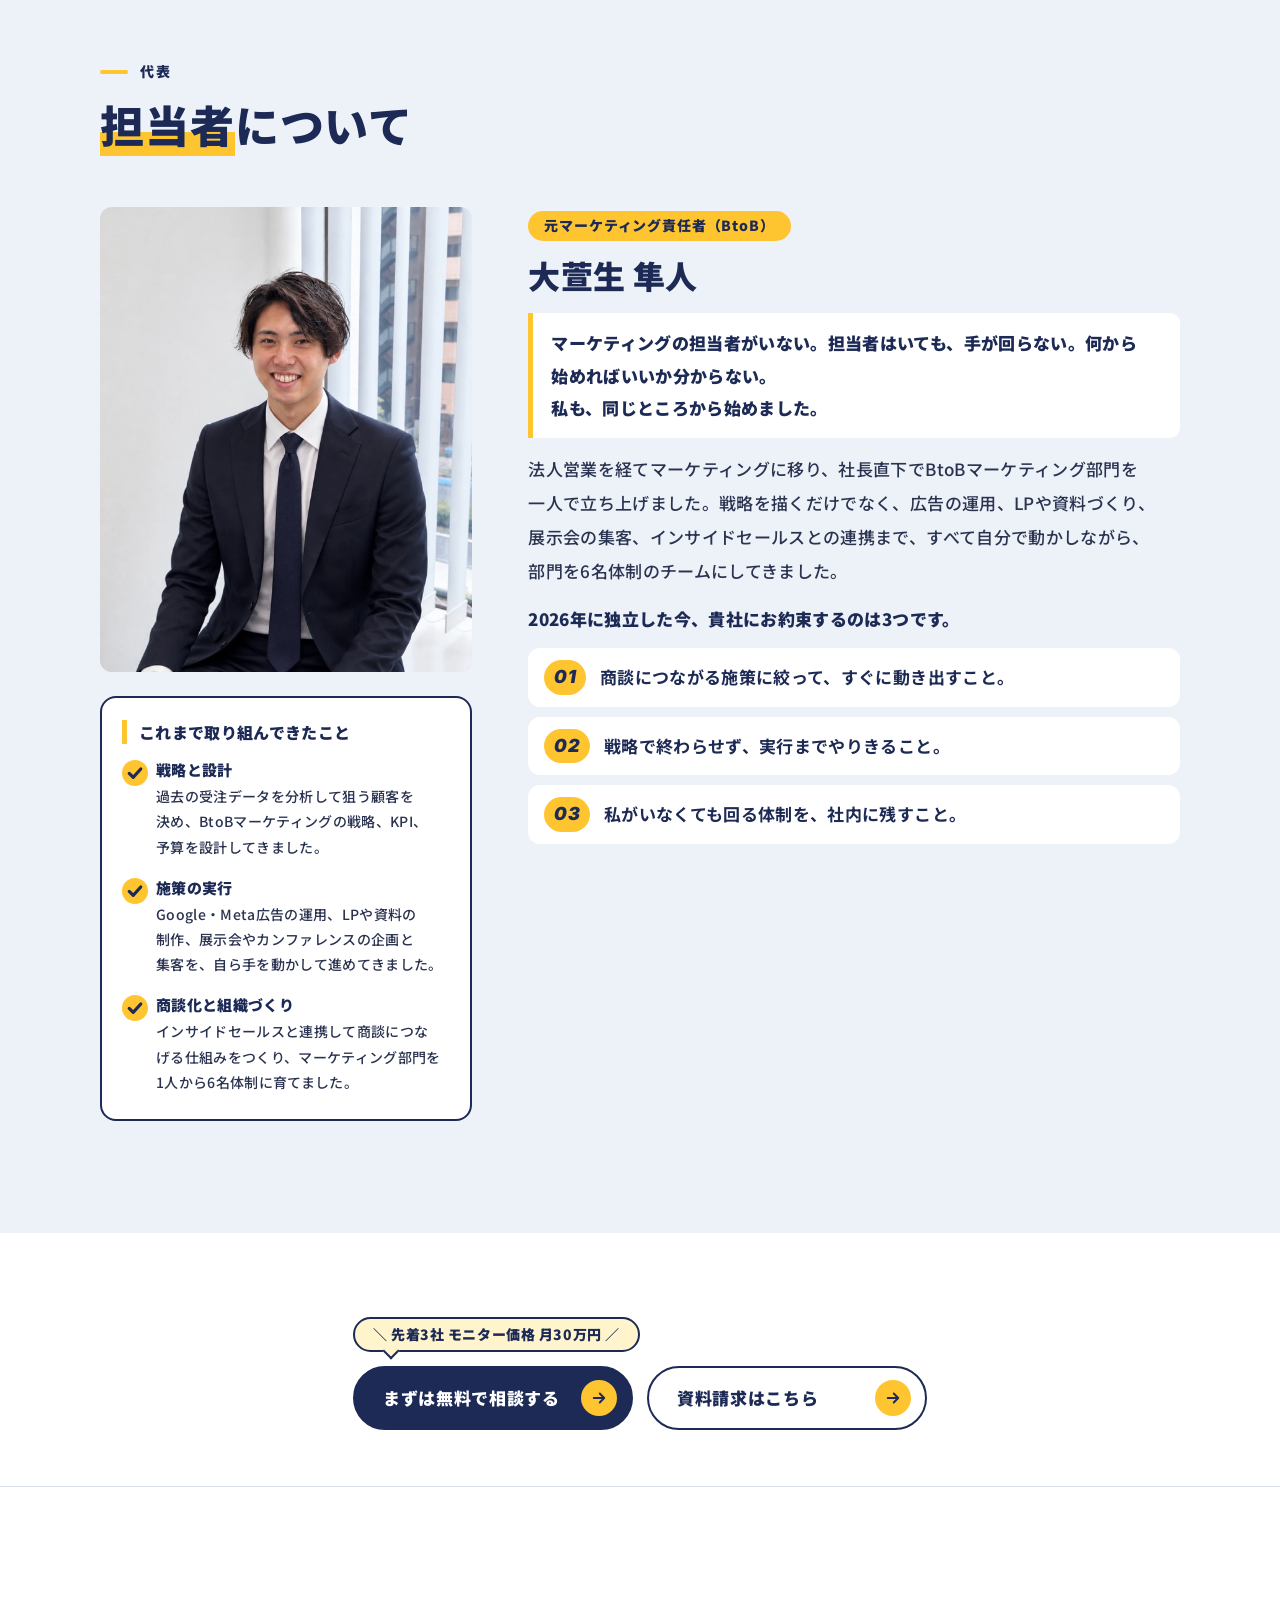
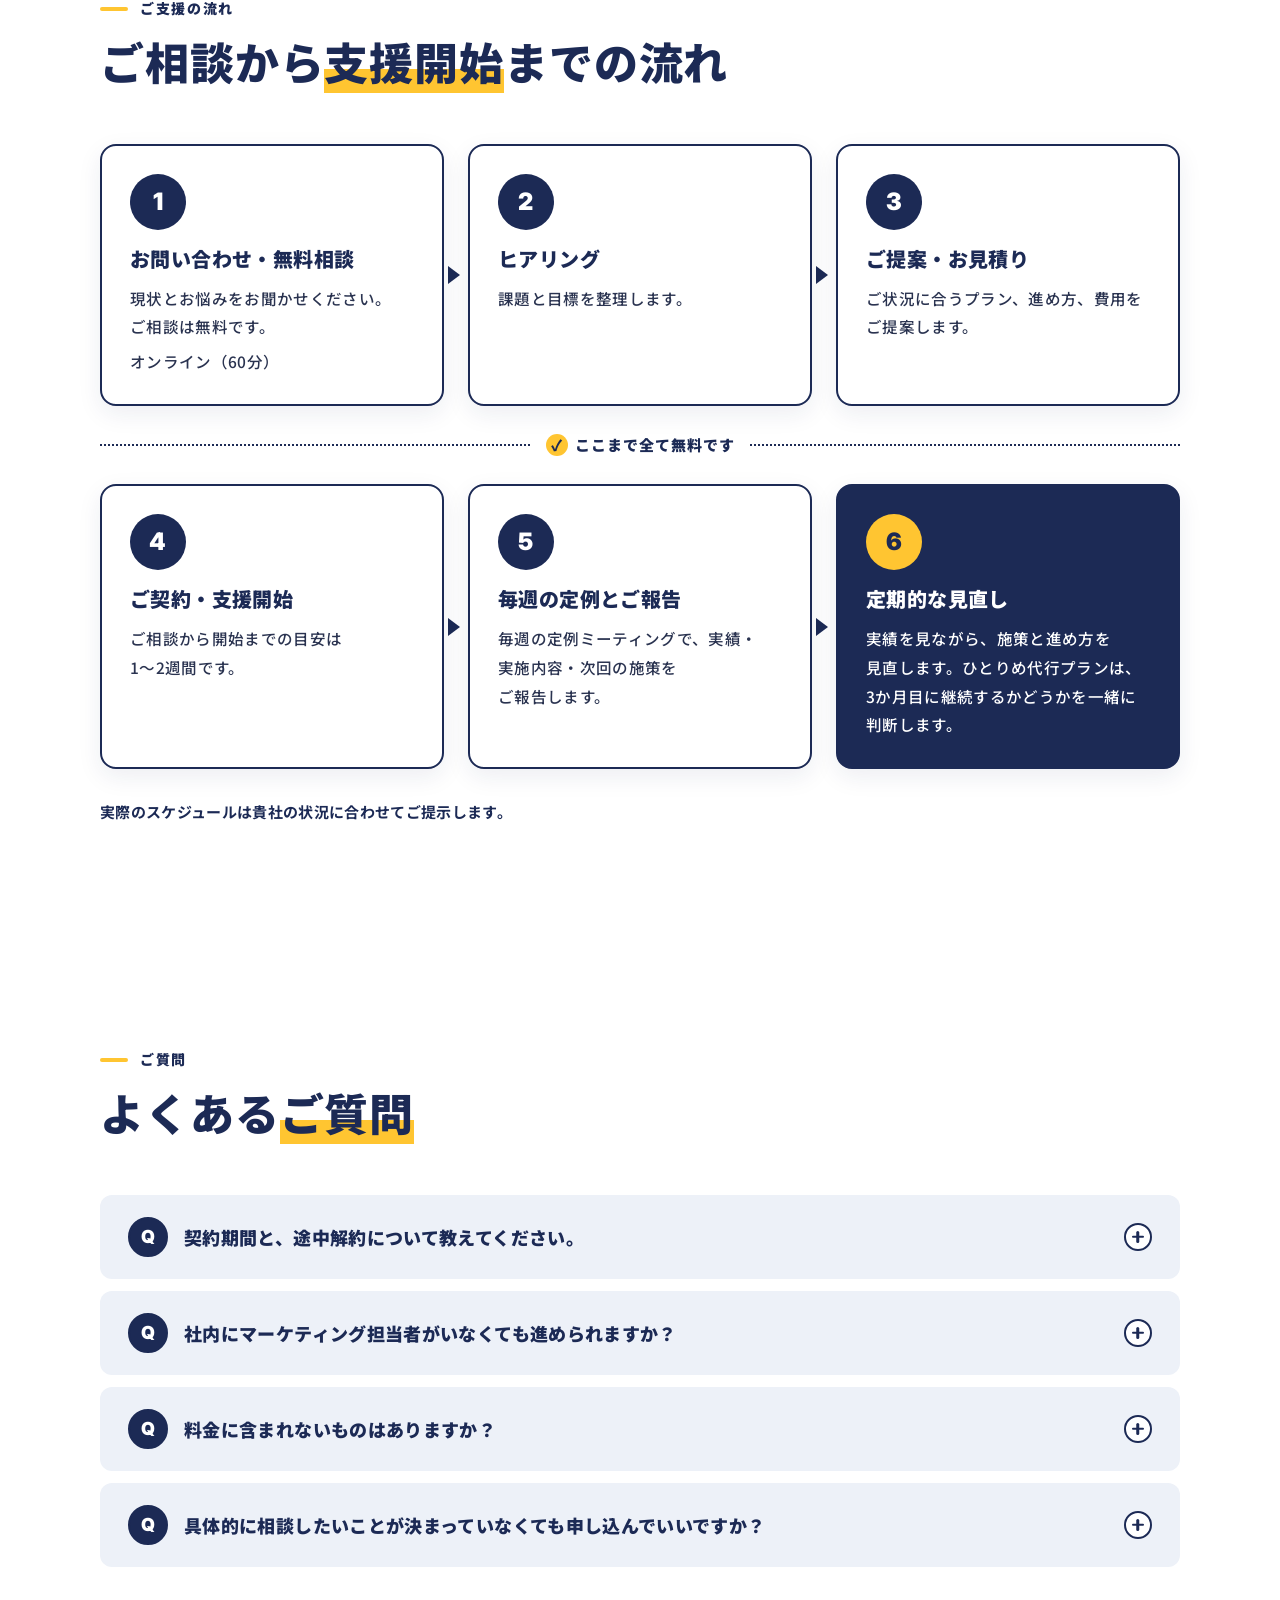
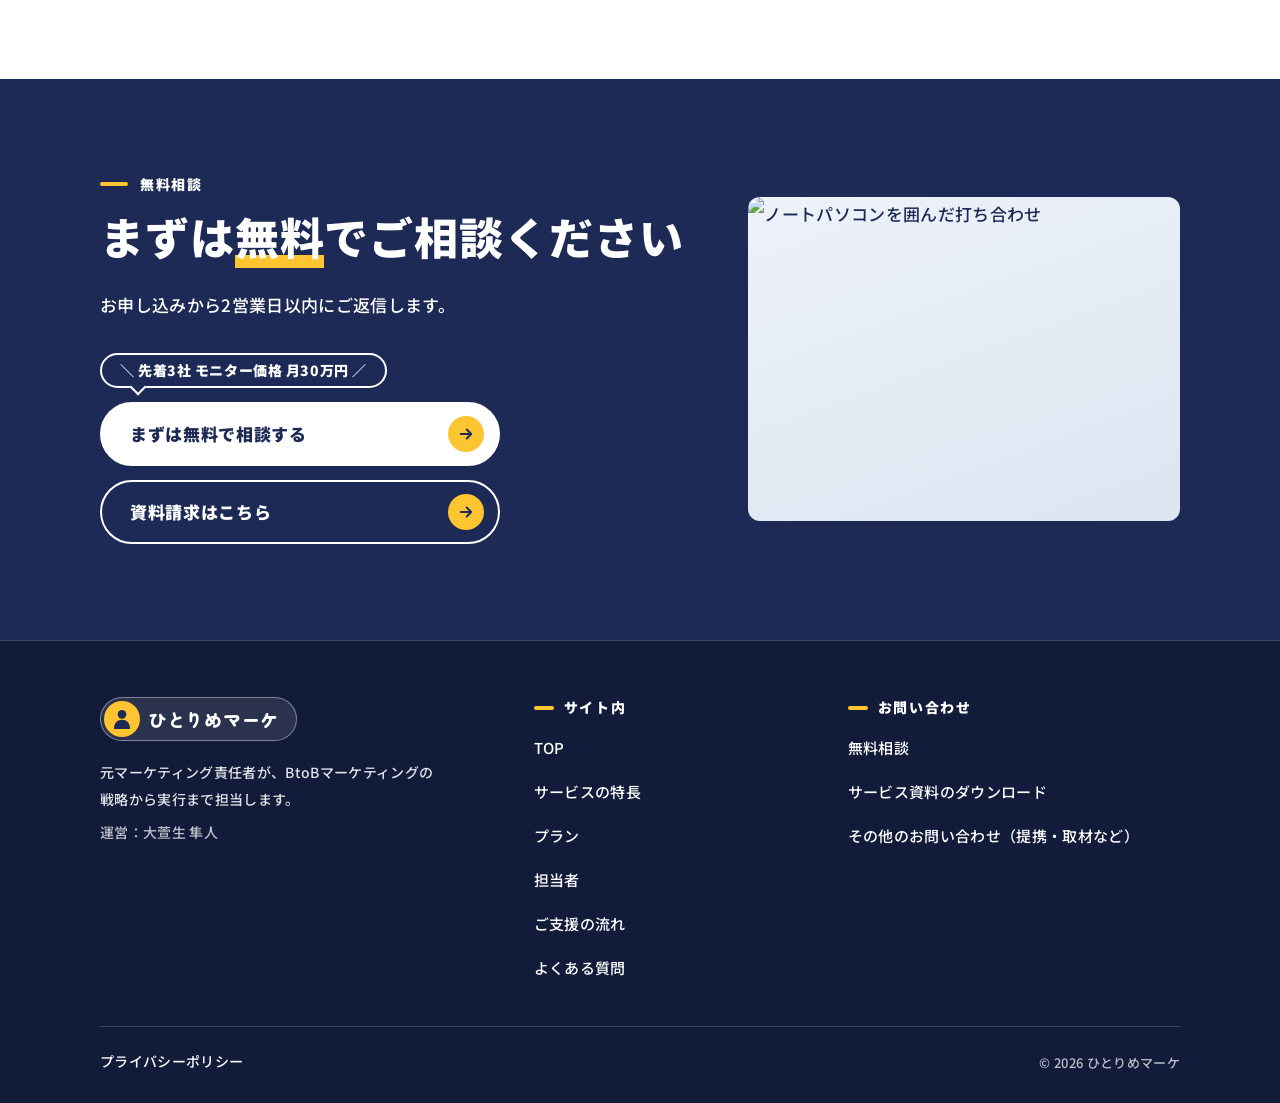
==== commit cda40238: "特長に「イベントで、商談をつくれる」を追加し、プランにもイベントの要素を入れる Co-Authored-By: Claude Opus 5.5 <noreply@anthropic.com>" ====
--- a/index.html
+++ b/index.html
@@ -17,7 +17,7 @@
 <link rel="preconnect" href="https://images.unsplash.com">
 <link rel="stylesheet" href="https://fonts.googleapis.com/css2?family=Inter:ital,wght@0,700;0,900;1,900&amp;family=Noto+Sans+JP:wght@400;500;700;900&amp;display=swap">
 <link rel="stylesheet" href="https://fonts.googleapis.com/css2?family=Zen+Maru+Gothic:wght@900&amp;text=%E3%81%B2%E3%81%A8%E3%82%8A%E3%82%81%E3%83%9E%E3%83%BC%E3%82%B1&amp;display=swap">
-<link rel="stylesheet" href="css/style.css?v=df5fdb90">
+<link rel="stylesheet" href="css/style.css?v=9bc06ed5">
 <script>(function(){var d=document.documentElement,w=window;if("IntersectionObserver" in w&&!(w.matchMedia&&w.matchMedia("(prefers-reduced-motion: reduce)").matches)){d.classList.add("js");w.__revealTimer=setTimeout(function(){d.classList.remove("js")},4000)}})();</script>
 <script src="js/main.js?v=3dd80797" defer></script>
 <script src="js/forms.js?v=3ba94771" defer></script>
@@ -137,8 +137,9 @@
           <li><span class="num">01</span>施策を絞れる</li>
           <li><span class="num">02</span>施策が回る</li>
           <li><span class="num">03</span>ノウハウが残る</li>
-        </ul>
-        <p class="problem-answer__more"><a href="#service">3つの特長を見る</a></p>
+          <li><span class="num">04</span>イベントで商談をつくれる</li>
+        </ul>
+        <p class="problem-answer__more"><a href="#service">4つの特長を見る</a></p>
       </div>
     </div>
   </section>
@@ -149,7 +150,7 @@
       <div class="svc-intro">
         <div class="sec-head reveal">
         <p class="sec-label">サービスの特長</p>
-        <h2 class="sec-title" id="service-title"><span class="phrase">元事業会社の</span><span class="phrase">マーケティング</span><span class="phrase">責任者だから</span><span class="phrase"><span class="mark">解決できる</span>、</span><span class="phrase">3つのこと</span></h2>
+        <h2 class="sec-title" id="service-title"><span class="phrase">元事業会社の</span><span class="phrase">マーケティング</span><span class="phrase">責任者だから</span><span class="phrase"><span class="mark">解決できる</span>、</span><span class="phrase">4つのこと</span></h2>
       </div>
         <figure class="ph-fig reveal">
         <div class="ph ph--img ph--svc" style="--ar:16/10">
@@ -173,6 +174,11 @@
           <span class="num-xl" aria-hidden="true">03</span>
           <h3><span class="phrase">社内に、</span><span class="phrase">ノウハウが残る</span></h3>
           <p>マーケティング部門を1人から6名体制に育てた経験をもとに、進め方や判断の基準を手順書にして残します。担当者の採用や引き継ぎまで見据えて進めます。</p>
+        </li>
+        <li class="card feat-card">
+          <span class="num-xl" aria-hidden="true">04</span>
+          <h3><span class="phrase">イベントで、</span><span class="phrase">商談をつくれる</span></h3>
+          <p>商談展示会や決裁者向けのカンファレンスを、ゼロから立ち上げてきました。誰を呼ぶかを決めて集め、当日の接点を商談にし、営業に渡すまで。場をつくるところから商談に変えるところまでを、一人で担えます。</p>
         </li>
       </ol>
       <div class="scope reveal">
@@ -213,7 +219,7 @@
             <ul class="dot-list">
               <li>目標・KPIの設計</li>
               <li>戦略と施策計画の策定</li>
-              <li>施策の実行（広告・LP・ウェビナーなど）</li>
+              <li>施策の実行（広告・LP・イベントなど）</li>
               <li>効果測定と改善</li>
             </ul>
           </div>
@@ -241,7 +247,7 @@
             <ul class="dot-list">
               <li>LP・ホワイトペーパーの制作</li>
               <li>広告運用</li>
-              <li>ウェビナー・展示会の企画と集客</li>
+              <li>セミナー・カンファレンスの企画から商談化まで</li>
               <li>メール配信</li>
             </ul>
           </div>
--- a/css/style.css
+++ b/css/style.css
@@ -981,3 +981,8 @@
 .plan-card .dot-list { gap: 6px; }
 /* 料金を「導入／運用」の2段で出すとき */
 .plan-price--split + .plan-price--split { margin-top: 4px; }
+
+/* 特長を4つに：768px以上は2×2。お悩みの答えの要約も4つなので、600px以上は2×2 */
+@media (min-width: 768px) { .feat-grid { grid-template-columns: repeat(2, minmax(0, 1fr)); gap: 20px 24px; } }
+@media (min-width: 600px) { .problem-answer__points { grid-template-columns: repeat(2, minmax(0, 1fr)); } }
+@media (min-width: 768px) { .problem-answer__points { grid-template-columns: repeat(2, minmax(0, 1fr)); max-width: 620px; } }
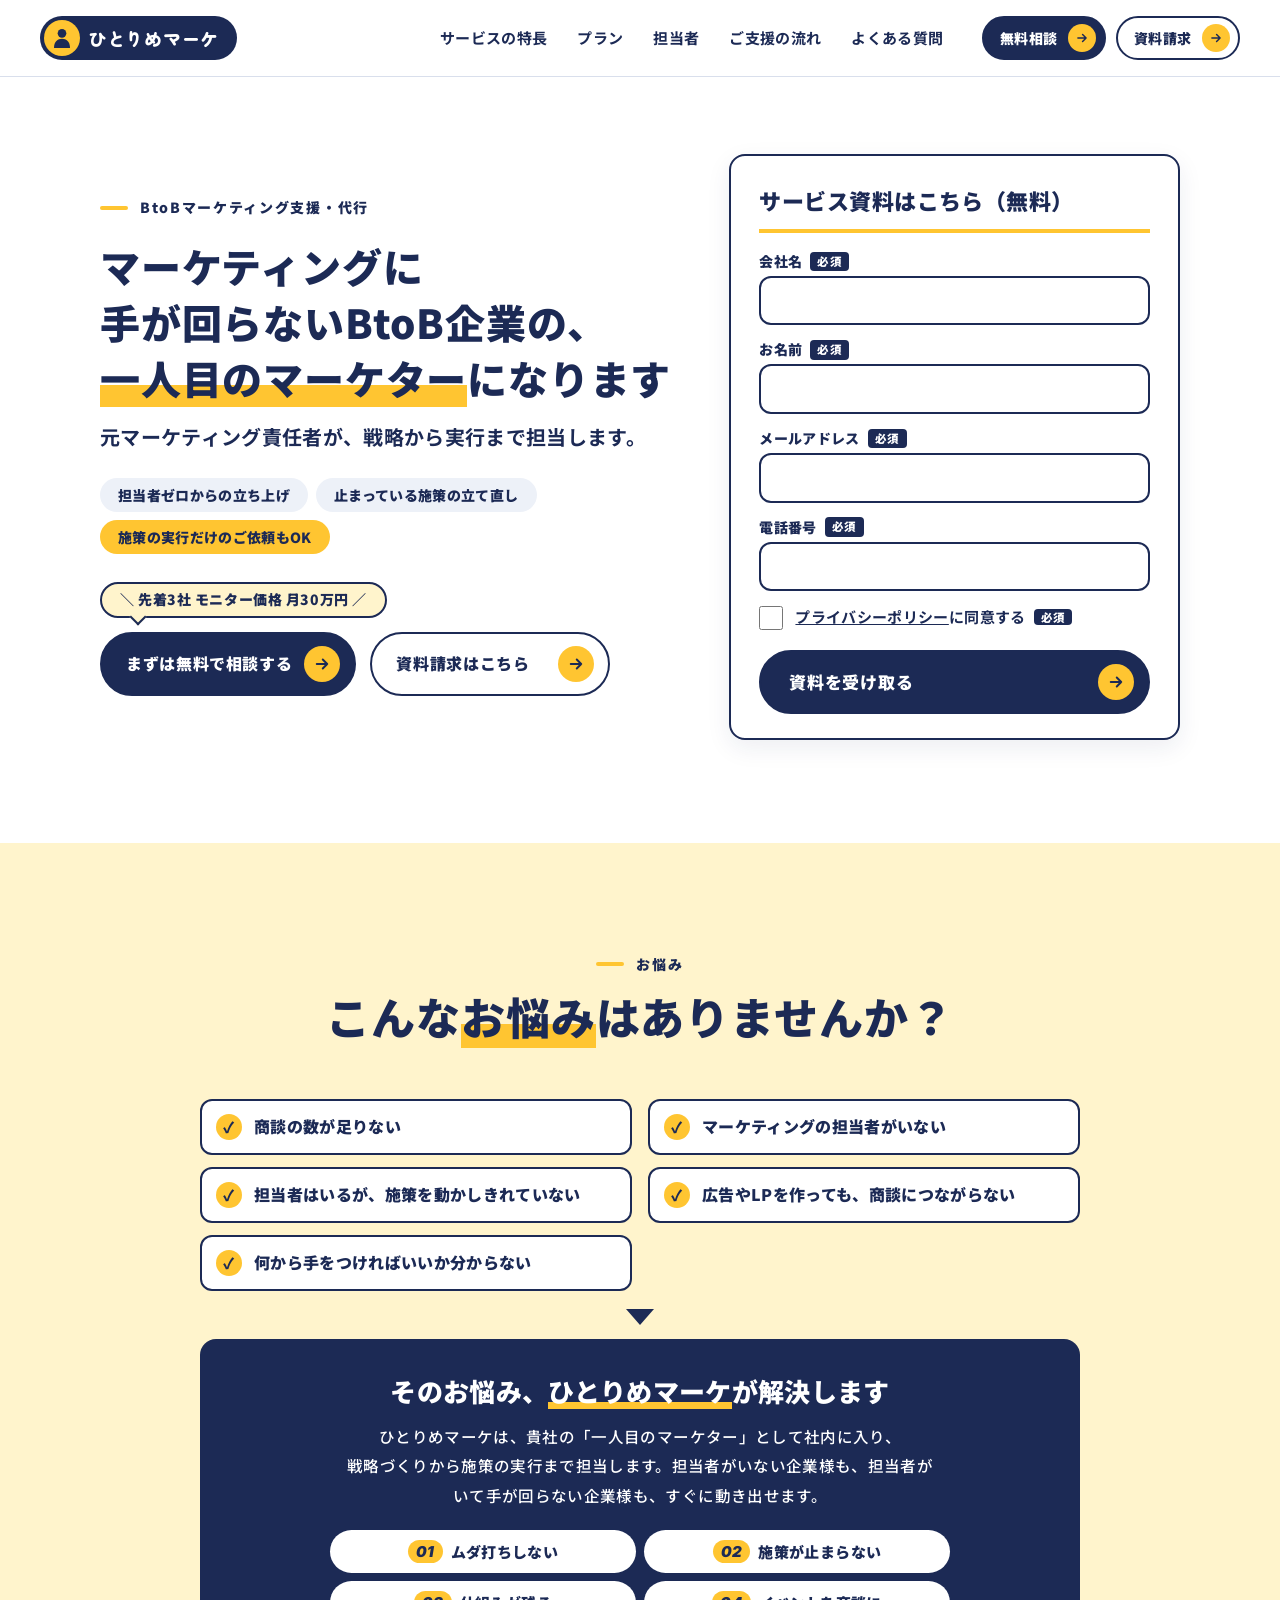
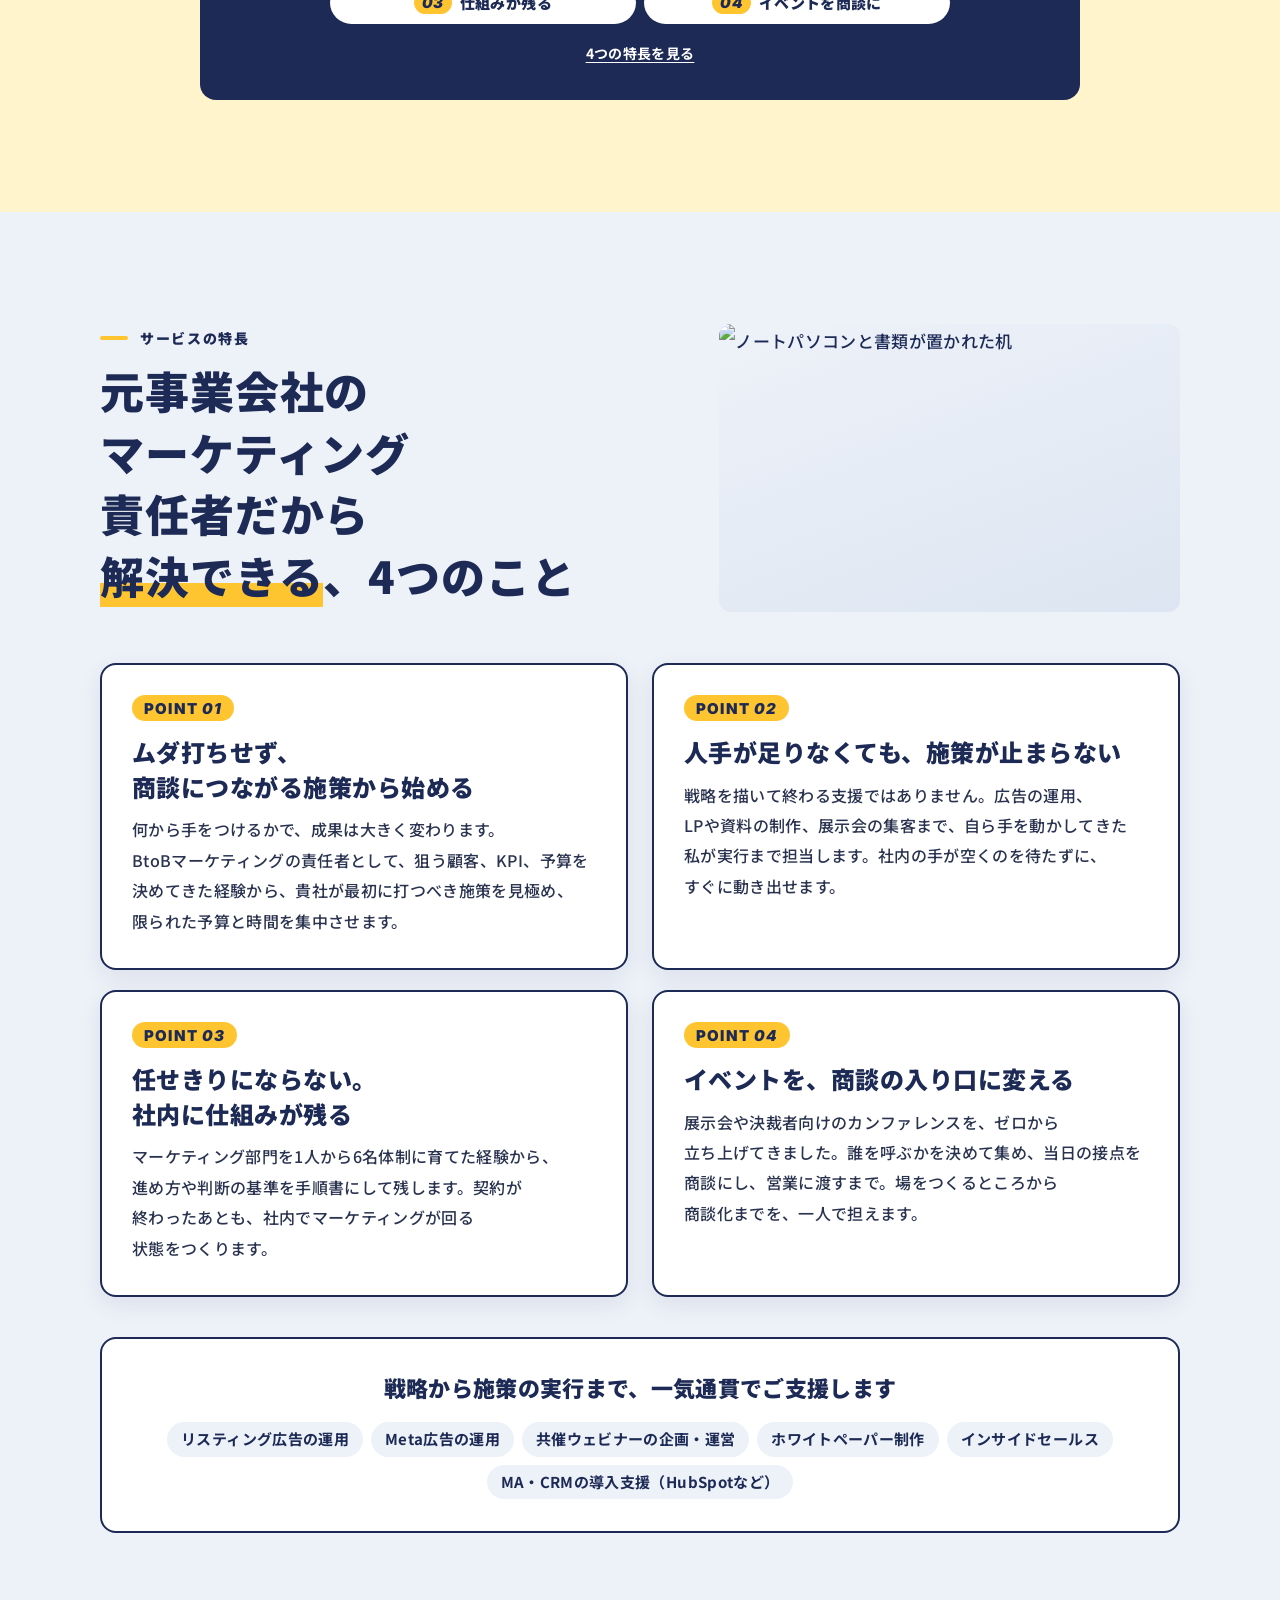
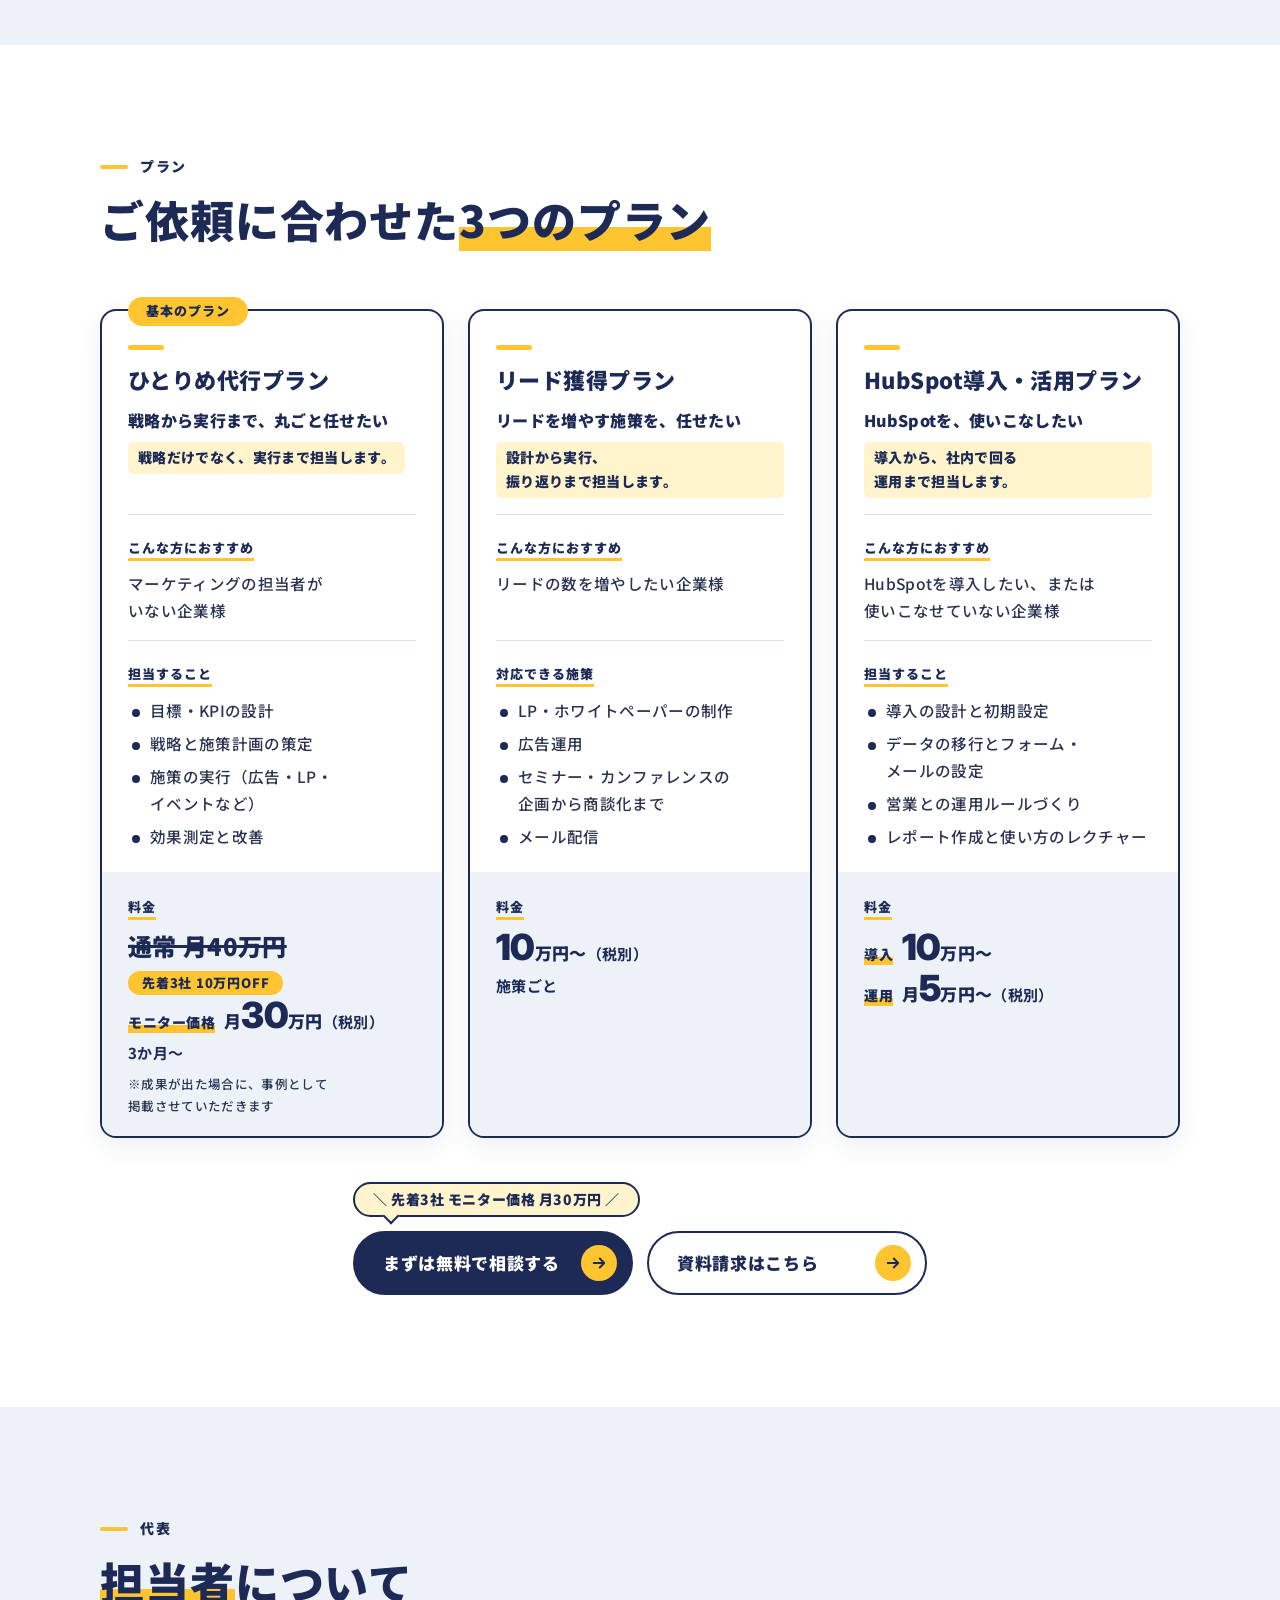
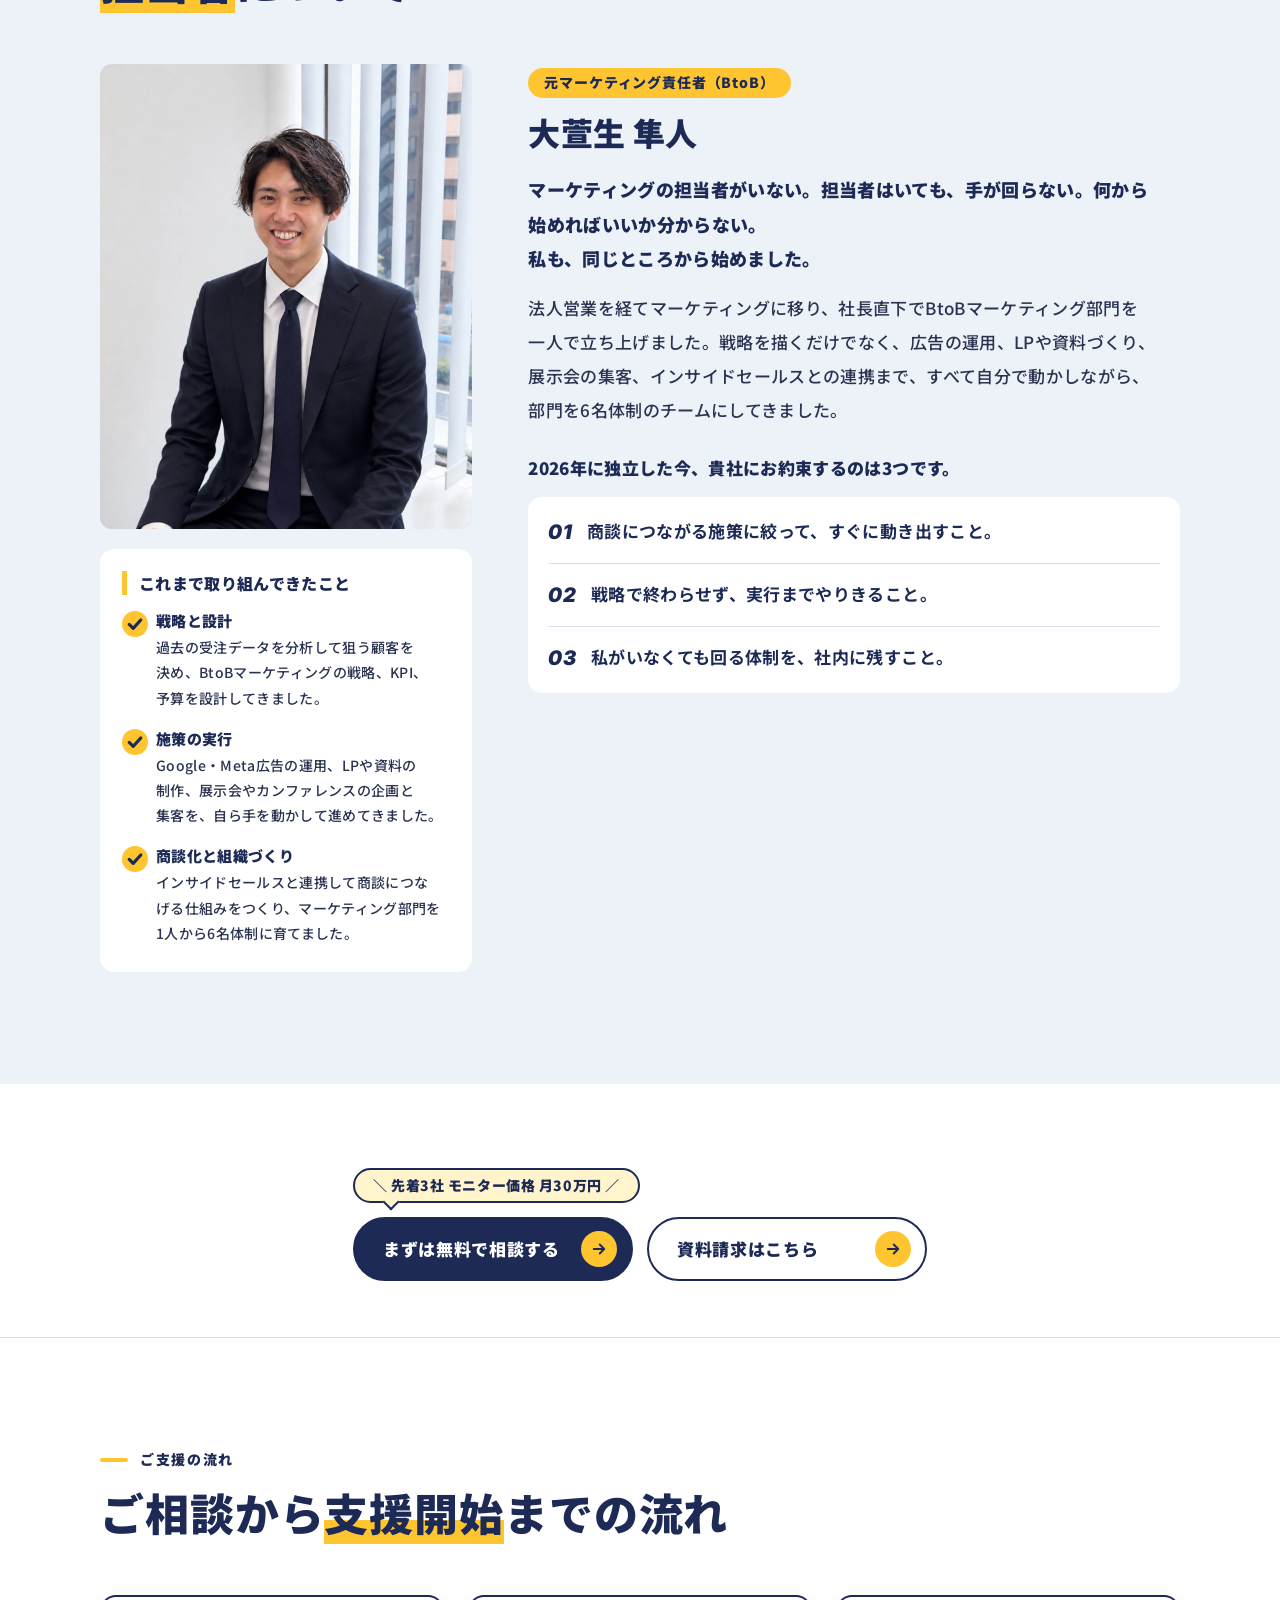
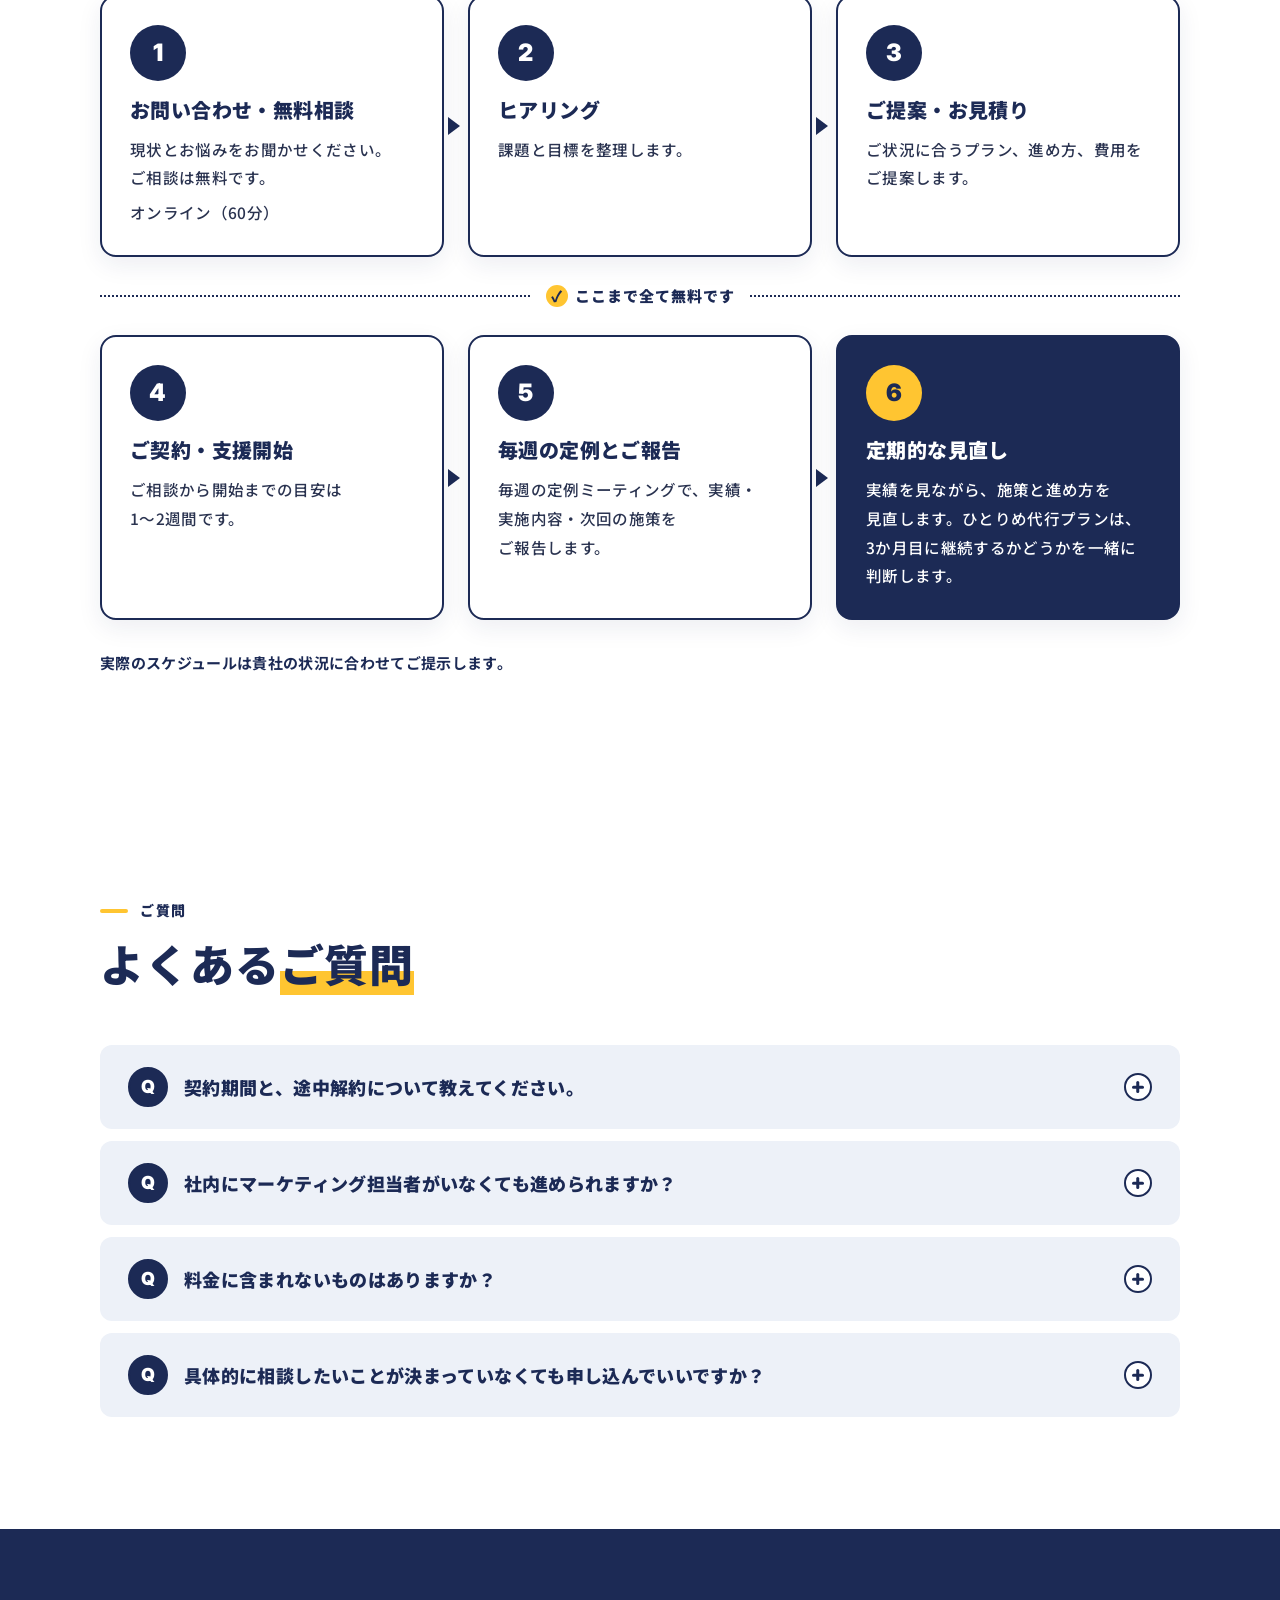
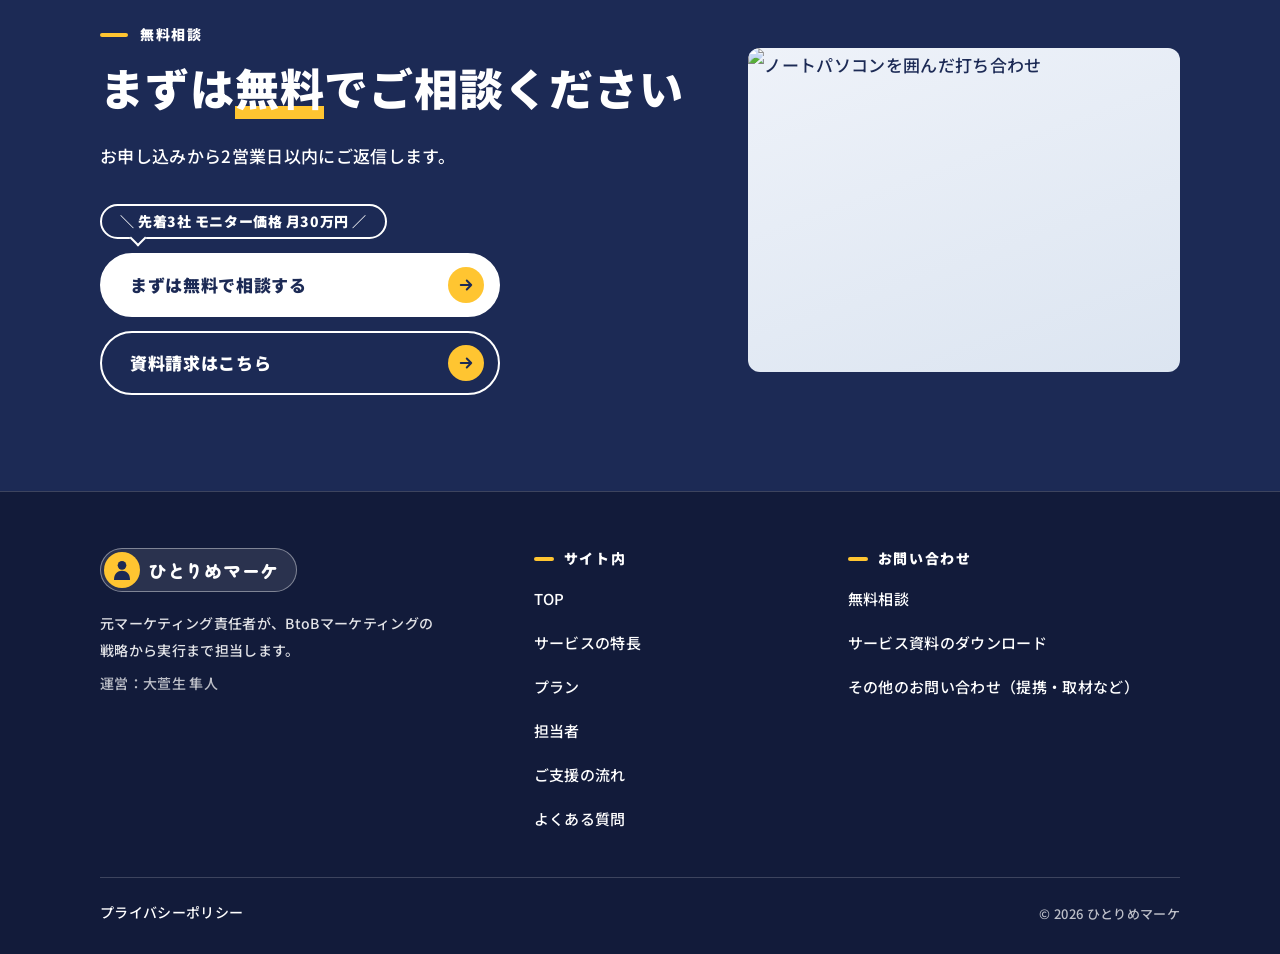
==== commit d2e07d18: "特長の番号を小さなラベルにして見出しを目立たせ、文言を書き直す。担当者欄の箱を減らしてそろえる Co-Authored-By: Claude Opus 5.5 <noreply@anthropic.c" ====
--- a/index.html
+++ b/index.html
@@ -17,7 +17,7 @@
 <link rel="preconnect" href="https://images.unsplash.com">
 <link rel="stylesheet" href="https://fonts.googleapis.com/css2?family=Inter:ital,wght@0,700;0,900;1,900&amp;family=Noto+Sans+JP:wght@400;500;700;900&amp;display=swap">
 <link rel="stylesheet" href="https://fonts.googleapis.com/css2?family=Zen+Maru+Gothic:wght@900&amp;text=%E3%81%B2%E3%81%A8%E3%82%8A%E3%82%81%E3%83%9E%E3%83%BC%E3%82%B1&amp;display=swap">
-<link rel="stylesheet" href="css/style.css?v=9bc06ed5">
+<link rel="stylesheet" href="css/style.css?v=417110ed">
 <script>(function(){var d=document.documentElement,w=window;if("IntersectionObserver" in w&&!(w.matchMedia&&w.matchMedia("(prefers-reduced-motion: reduce)").matches)){d.classList.add("js");w.__revealTimer=setTimeout(function(){d.classList.remove("js")},4000)}})();</script>
 <script src="js/main.js?v=3dd80797" defer></script>
 <script src="js/forms.js?v=3ba94771" defer></script>
@@ -134,10 +134,10 @@
         <p class="problem-answer__title"><span class="phrase">そのお悩み、</span><span class="phrase"><span class="mark">ひとりめマーケ</span>が解決します</span></p>
         <p class="problem-answer__text">ひとりめマーケは、貴社の「一人目のマーケター」として社内に入り、戦略づくりから施策の実行まで担当します。担当者がいない企業様も、担当者がいて手が回らない企業様も、すぐに動き出せます。</p>
         <ul class="problem-answer__points">
-          <li><span class="num">01</span>施策を絞れる</li>
-          <li><span class="num">02</span>施策が回る</li>
-          <li><span class="num">03</span>ノウハウが残る</li>
-          <li><span class="num">04</span>イベントで商談をつくれる</li>
+          <li><span class="num">01</span>ムダ打ちしない</li>
+          <li><span class="num">02</span>施策が止まらない</li>
+          <li><span class="num">03</span>仕組みが残る</li>
+          <li><span class="num">04</span>イベントを商談に</li>
         </ul>
         <p class="problem-answer__more"><a href="#service">4つの特長を見る</a></p>
       </div>
@@ -162,23 +162,23 @@
       <ol class="feat-grid reveal">
         <li class="card feat-card">
           <span class="num-xl" aria-hidden="true">01</span>
-          <h3><span class="phrase">商談につながる施策に、</span><span class="phrase">絞れる</span></h3>
-          <p>BtoBマーケティングの責任者として、狙う顧客、KPI、予算の配分までを決めてきました。その経験をもとに、商談につながる施策を見極め、限られた予算と時間を集中させます。</p>
+          <h3><span class="phrase">ムダ打ちせず、</span><span class="phrase">商談につながる施策から始める</span></h3>
+          <p>何から手をつけるかで、成果は大きく変わります。BtoBマーケティングの責任者として、狙う顧客、KPI、予算を決めてきた経験から、貴社が最初に打つべき施策を見極め、限られた予算と時間を集中させます。</p>
         </li>
         <li class="card feat-card">
           <span class="num-xl" aria-hidden="true">02</span>
-          <h3><span class="phrase">手が足りなくても、</span><span class="phrase">施策が回る</span></h3>
-          <p>広告の運用、LPや資料の制作、展示会の集客まで、事業会社で自ら手を動かしてきました。戦略だけでなく実行まで担当するので、社内の人手が足りなくても施策が止まりません。</p>
+          <h3><span class="phrase">人手が足りなくても、</span><span class="phrase">施策が止まらない</span></h3>
+          <p>戦略を描いて終わる支援ではありません。広告の運用、LPや資料の制作、展示会の集客まで、自ら手を動かしてきた私が実行まで担当します。社内の手が空くのを待たずに、すぐに動き出せます。</p>
         </li>
         <li class="card feat-card">
           <span class="num-xl" aria-hidden="true">03</span>
-          <h3><span class="phrase">社内に、</span><span class="phrase">ノウハウが残る</span></h3>
-          <p>マーケティング部門を1人から6名体制に育てた経験をもとに、進め方や判断の基準を手順書にして残します。担当者の採用や引き継ぎまで見据えて進めます。</p>
+          <h3><span class="phrase">任せきりにならない。</span><span class="phrase">社内に仕組みが残る</span></h3>
+          <p>マーケティング部門を1人から6名体制に育てた経験から、進め方や判断の基準を手順書にして残します。契約が終わったあとも、社内でマーケティングが回る状態をつくります。</p>
         </li>
         <li class="card feat-card">
           <span class="num-xl" aria-hidden="true">04</span>
-          <h3><span class="phrase">イベントで、</span><span class="phrase">商談をつくれる</span></h3>
-          <p>商談展示会や決裁者向けのカンファレンスを、ゼロから立ち上げてきました。誰を呼ぶかを決めて集め、当日の接点を商談にし、営業に渡すまで。場をつくるところから商談に変えるところまでを、一人で担えます。</p>
+          <h3><span class="phrase">イベントを、</span><span class="phrase">商談の入り口に変える</span></h3>
+          <p>展示会や決裁者向けのカンファレンスを、ゼロから立ち上げてきました。誰を呼ぶかを決めて集め、当日の接点を商談にし、営業に渡すまで。場をつくるところから商談化までを、一人で担えます。</p>
         </li>
       </ol>
       <div class="scope reveal">
--- a/css/style.css
+++ b/css/style.css
@@ -986,3 +986,30 @@
 @media (min-width: 768px) { .feat-grid { grid-template-columns: repeat(2, minmax(0, 1fr)); gap: 20px 24px; } }
 @media (min-width: 600px) { .problem-answer__points { grid-template-columns: repeat(2, minmax(0, 1fr)); } }
 @media (min-width: 768px) { .problem-answer__points { grid-template-columns: repeat(2, minmax(0, 1fr)); max-width: 620px; } }
+
+/* ===== 特長のカード（見直し）：番号は小さな黄のラベル「POINT 01」、見出しを大きく目立たせる ===== */
+.feat-card { display: flex; flex-direction: column; padding: 24px 22px 26px; }
+.feat-card .num-xl {
+  grid-row: auto; align-self: flex-start; padding: 3px 12px 2px; border-radius: 999px; background: var(--yellow);
+  font-size: 14px; line-height: 1.4; letter-spacing: 0.06em;
+}
+.feat-card .num-xl::before { content: "POINT "; font-style: normal; font-family: var(--font-num); letter-spacing: 0.08em; }
+.feat-card .num-xl::after { display: none; }
+.feat-card h3 { margin-top: 14px; font-size: clamp(20px, 2.1vw, 24px); line-height: 1.45; text-wrap: balance; }
+.feat-card h3 .phrase { display: inline-block; }
+.feat-card p { margin-top: 10px; font-size: 15.5px; line-height: 1.9; }
+@media (min-width: 768px) { .feat-card { padding: 30px 30px 32px; } .feat-card .num-xl { font-size: 15px; } .feat-card p { font-size: 16px; } }
+
+/* ===== 担当者（見直し）：箱を減らして、左端と余白をそろえる ===== */
+.about__lead { margin-top: 18px; padding: 0; background: none; border: 0; border-radius: 0; font-size: 17px; line-height: 1.9; }
+@media (min-width: 768px) { .about__lead { font-size: 18px; } }
+.about__career { gap: 16px; }
+.about__career .about__text { margin: 0; }
+.about__text--promise { margin-top: 8px !important; }
+.promise-list { gap: 0; margin-top: 12px; padding: 4px 20px; background: #fff; border-radius: 14px; }
+.promise-list li { gap: 14px; padding: 14px 0; background: none; border-radius: 0; border-top: 1px solid var(--line); }
+.promise-list li:first-child { border-top: 0; }
+.promise-list__num { background: none; padding: 0; font-size: 20px; color: var(--navy); }
+.promise-list__num::after { content: ""; display: inline-block; width: 1px; }
+.about__works { padding: 22px 22px 24px; border: 0; border-radius: 14px; }
+@media (min-width: 960px) { .about { row-gap: 20px; } }
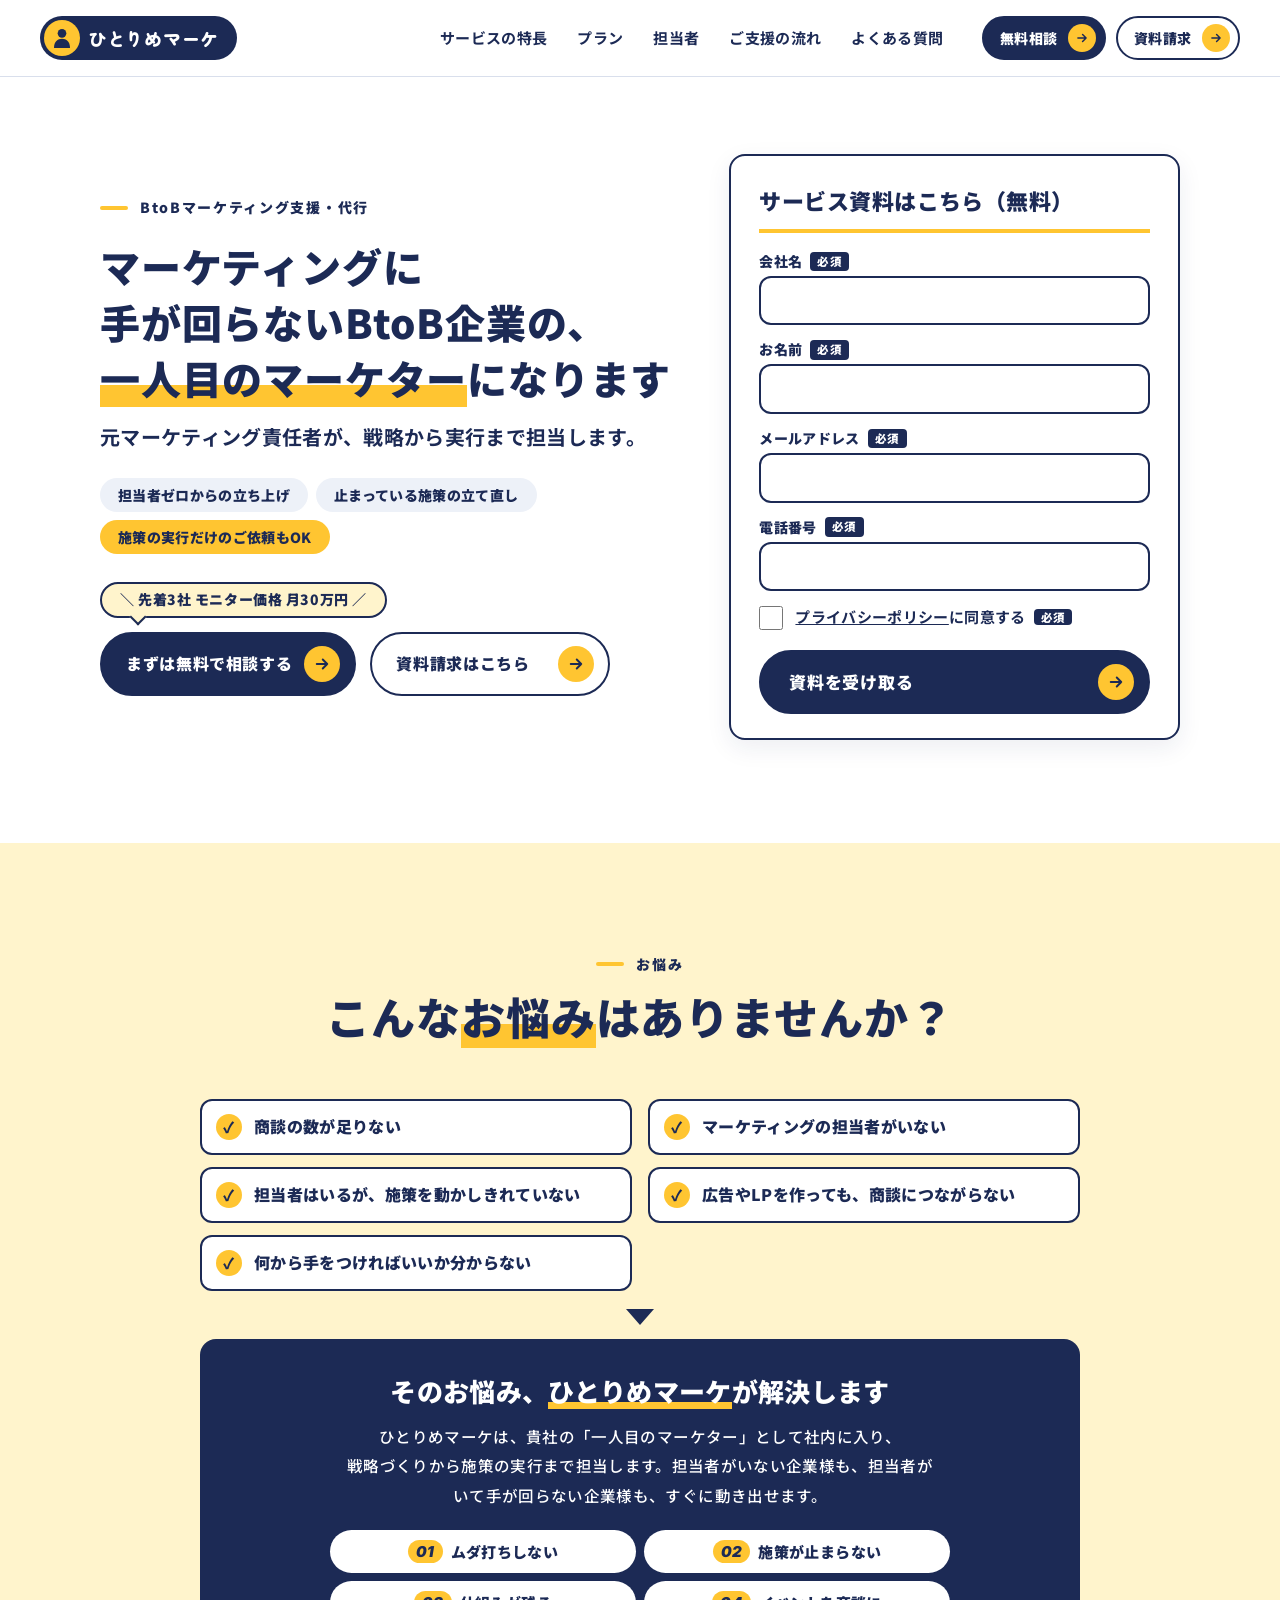
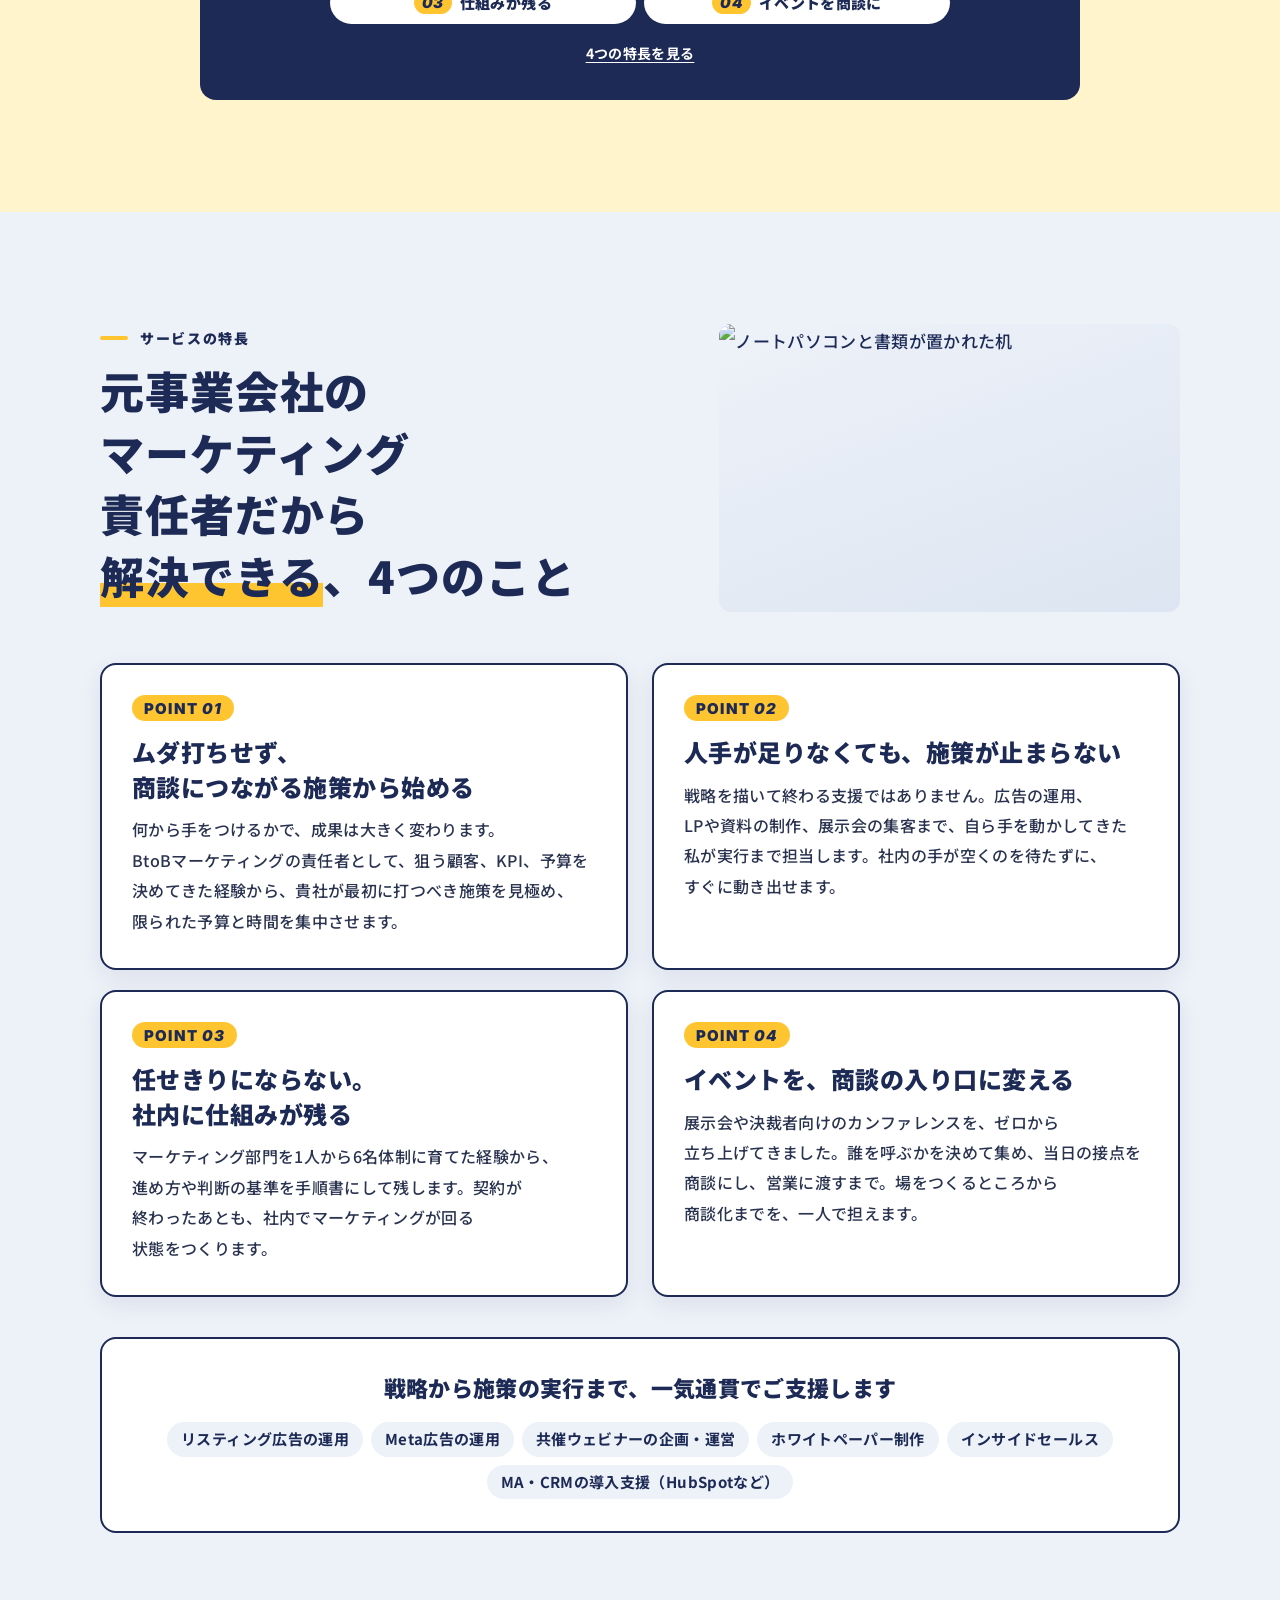
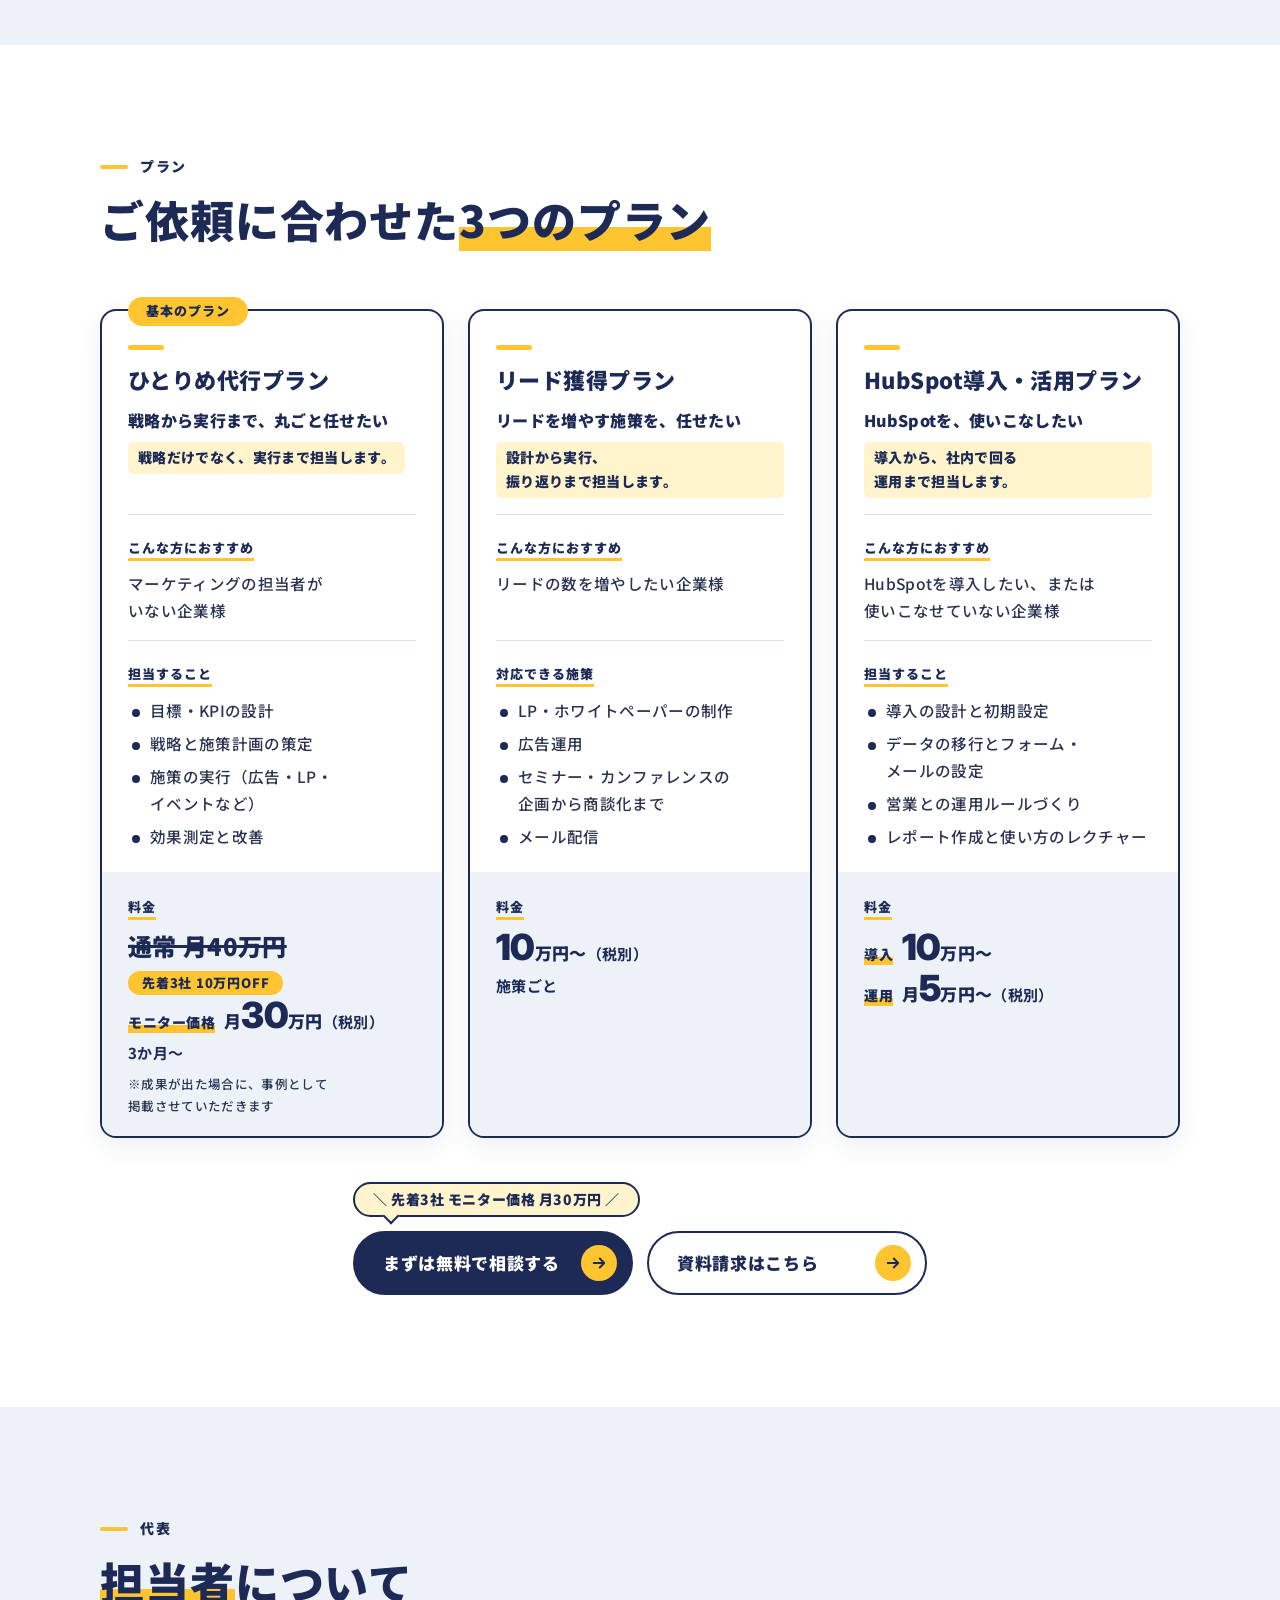
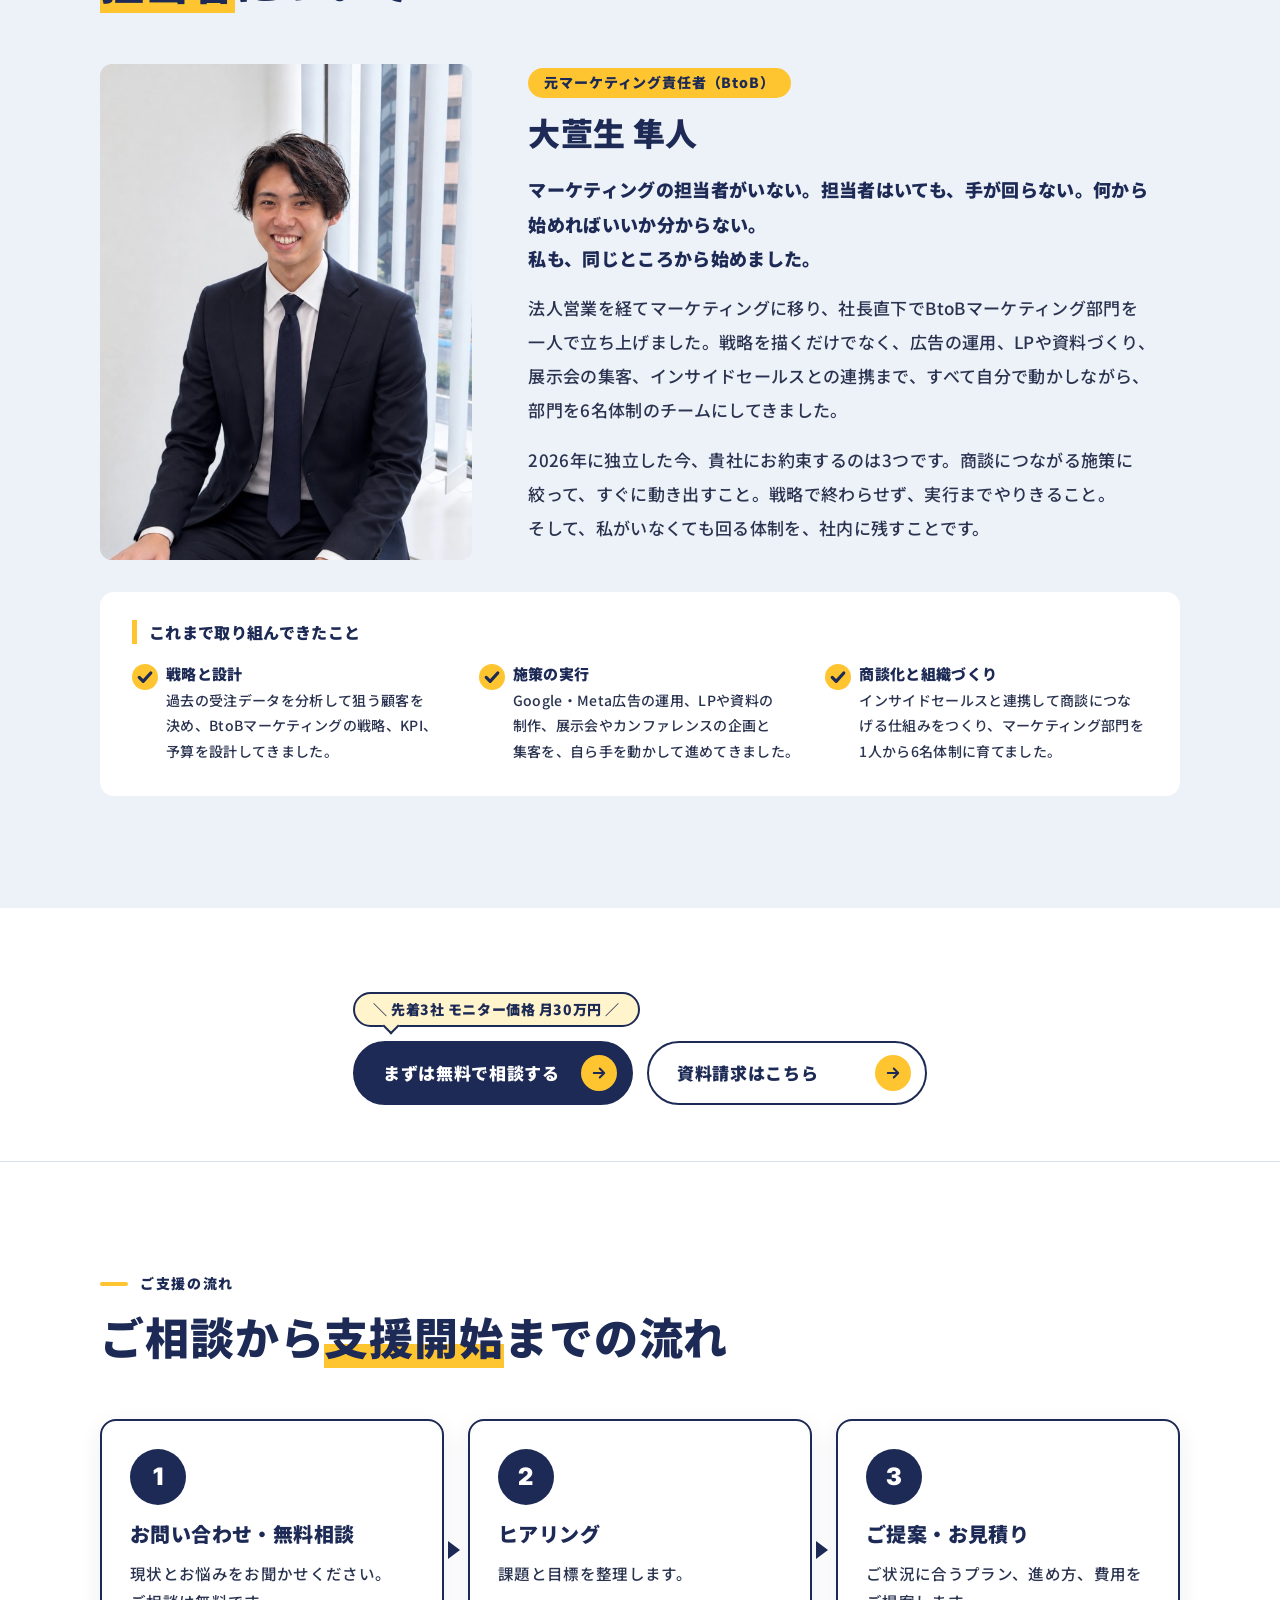
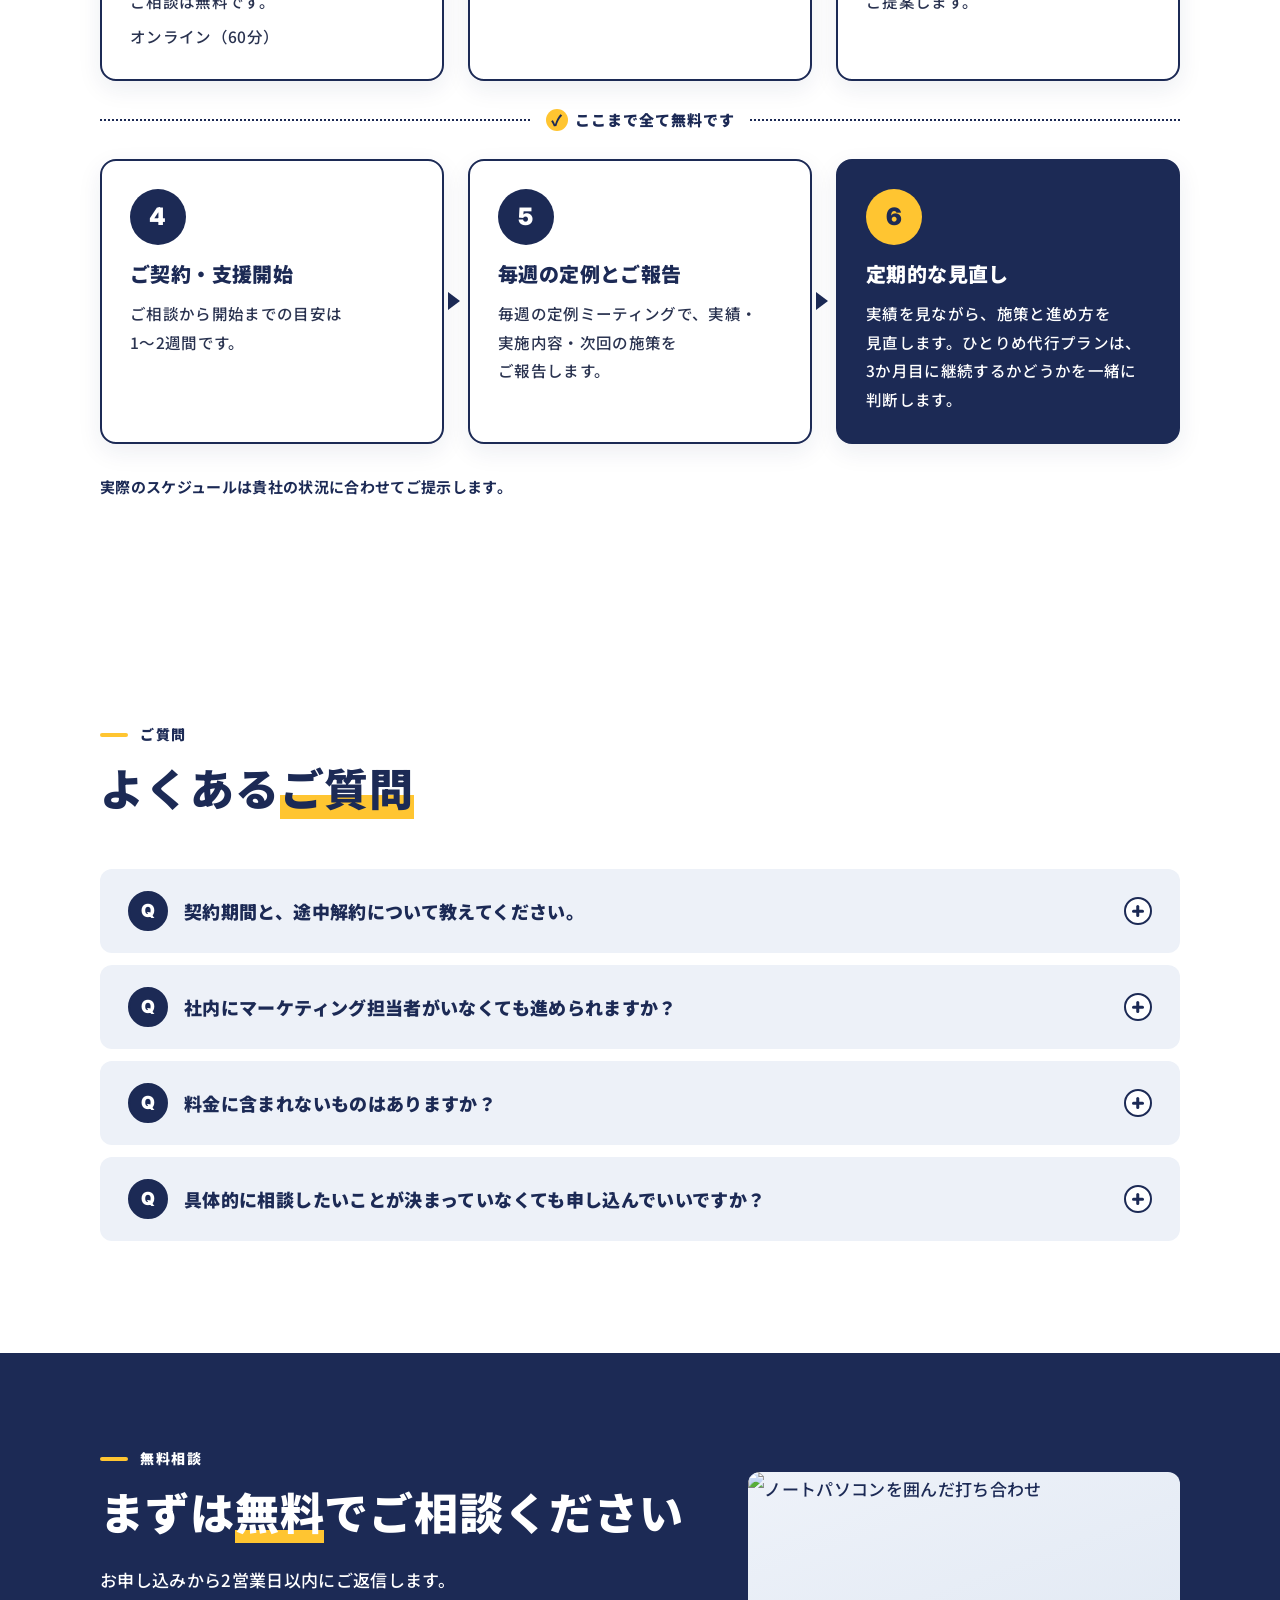
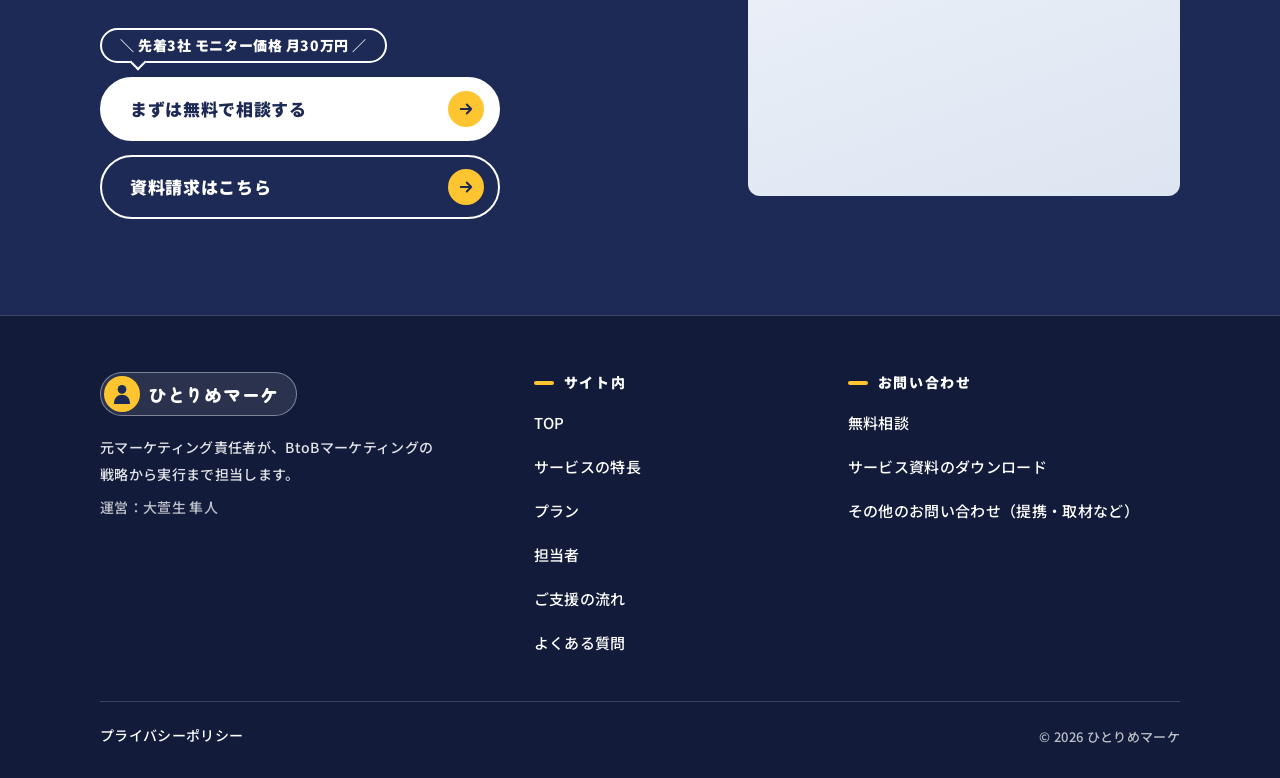
==== commit a0a401ad: "担当者欄：お約束を文章にして写真と本文の高さをそろえ、取り組みを下の段に横長で並べる Co-Authored-By: Claude Opus 5.5 <noreply@anthropic.com>" ====
--- a/index.html
+++ b/index.html
@@ -17,7 +17,7 @@
 <link rel="preconnect" href="https://images.unsplash.com">
 <link rel="stylesheet" href="https://fonts.googleapis.com/css2?family=Inter:ital,wght@0,700;0,900;1,900&amp;family=Noto+Sans+JP:wght@400;500;700;900&amp;display=swap">
 <link rel="stylesheet" href="https://fonts.googleapis.com/css2?family=Zen+Maru+Gothic:wght@900&amp;text=%E3%81%B2%E3%81%A8%E3%82%8A%E3%82%81%E3%83%9E%E3%83%BC%E3%82%B1&amp;display=swap">
-<link rel="stylesheet" href="css/style.css?v=417110ed">
+<link rel="stylesheet" href="css/style.css?v=f2903d1a">
 <script>(function(){var d=document.documentElement,w=window;if("IntersectionObserver" in w&&!(w.matchMedia&&w.matchMedia("(prefers-reduced-motion: reduce)").matches)){d.classList.add("js");w.__revealTimer=setTimeout(function(){d.classList.remove("js")},4000)}})();</script>
 <script src="js/main.js?v=3dd80797" defer></script>
 <script src="js/forms.js?v=3ba94771" defer></script>
@@ -320,13 +320,8 @@
           <div class="about__career">
             <p class="about__lead">マーケティングの担当者がいない。担当者はいても、手が回らない。何から始めればいいか分からない。<br>私も、同じところから始めました。</p>
             <p class="about__text">法人営業を経てマーケティングに移り、社長直下でBtoBマーケティング部門を一人で立ち上げました。戦略を描くだけでなく、広告の運用、LPや資料づくり、展示会の集客、インサイドセールスとの連携まで、すべて自分で動かしながら、部門を6名体制のチームにしてきました。</p>
-            <p class="about__text about__text--promise">2026年に独立した今、貴社にお約束するのは3つです。</p>
-          </div>
-          <ol class="promise-list">
-            <li><span class="promise-list__num" aria-hidden="true">01</span><span>商談につながる施策に絞って、すぐに動き出すこと。</span></li>
-            <li><span class="promise-list__num" aria-hidden="true">02</span><span>戦略で終わらせず、実行までやりきること。</span></li>
-            <li><span class="promise-list__num" aria-hidden="true">03</span><span>私がいなくても回る体制を、社内に残すこと。</span></li>
-          </ol>
+            <p class="about__text">2026年に独立した今、貴社にお約束するのは3つです。商談につながる施策に絞って、すぐに動き出すこと。戦略で終わらせず、実行までやりきること。そして、私がいなくても回る体制を、社内に残すことです。</p>
+          </div>
         </div>
         <div class="about__works reveal">
           <h3 class="works-title">これまで取り組んできたこと</h3>
--- a/css/style.css
+++ b/css/style.css
@@ -1013,3 +1013,16 @@
 .promise-list__num::after { content: ""; display: inline-block; width: 1px; }
 .about__works { padding: 22px 22px 24px; border: 0; border-radius: 14px; }
 @media (min-width: 960px) { .about { row-gap: 20px; } }
+
+/* ===== 担当者（再見直し）：上の段は写真と本文を同じ高さに、下の段に「これまで取り組んできたこと」を横長で ===== */
+@media (min-width: 960px) {
+  .about { grid-template-areas: "photo body" "works works"; grid-template-rows: auto auto; row-gap: 32px; align-items: stretch; }
+  .about__photo { display: flex; }
+  .about__photo .ph-fig { display: flex; flex: 1; }
+  .about__photo .ph.ph--about { flex: 1; height: 100%; aspect-ratio: auto; min-height: 360px; }
+}
+.about__works { padding: 24px 22px 26px; }
+@media (min-width: 768px) {
+  .about__works { padding: 28px 32px 30px; }
+  .about__works .check-list { grid-template-columns: repeat(3, minmax(0, 1fr)); gap: 24px; margin-top: 16px; }
+}
